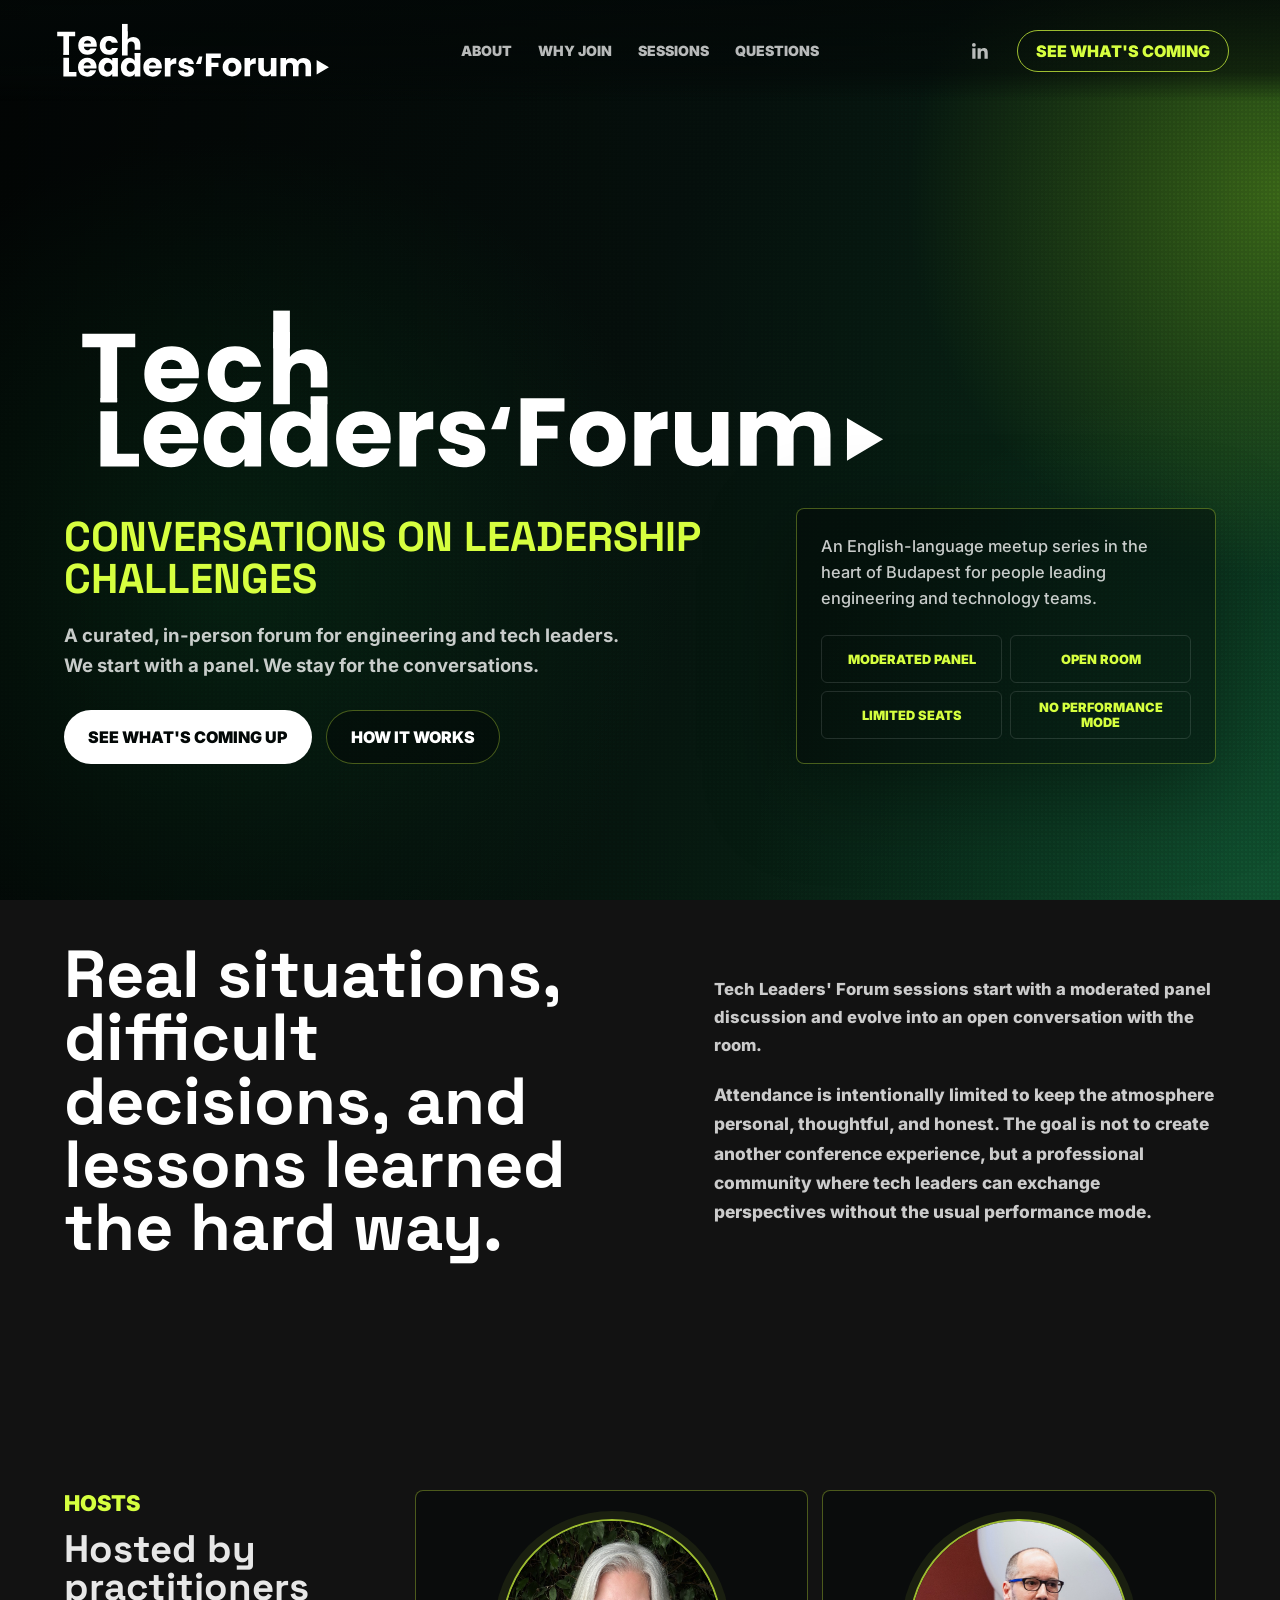
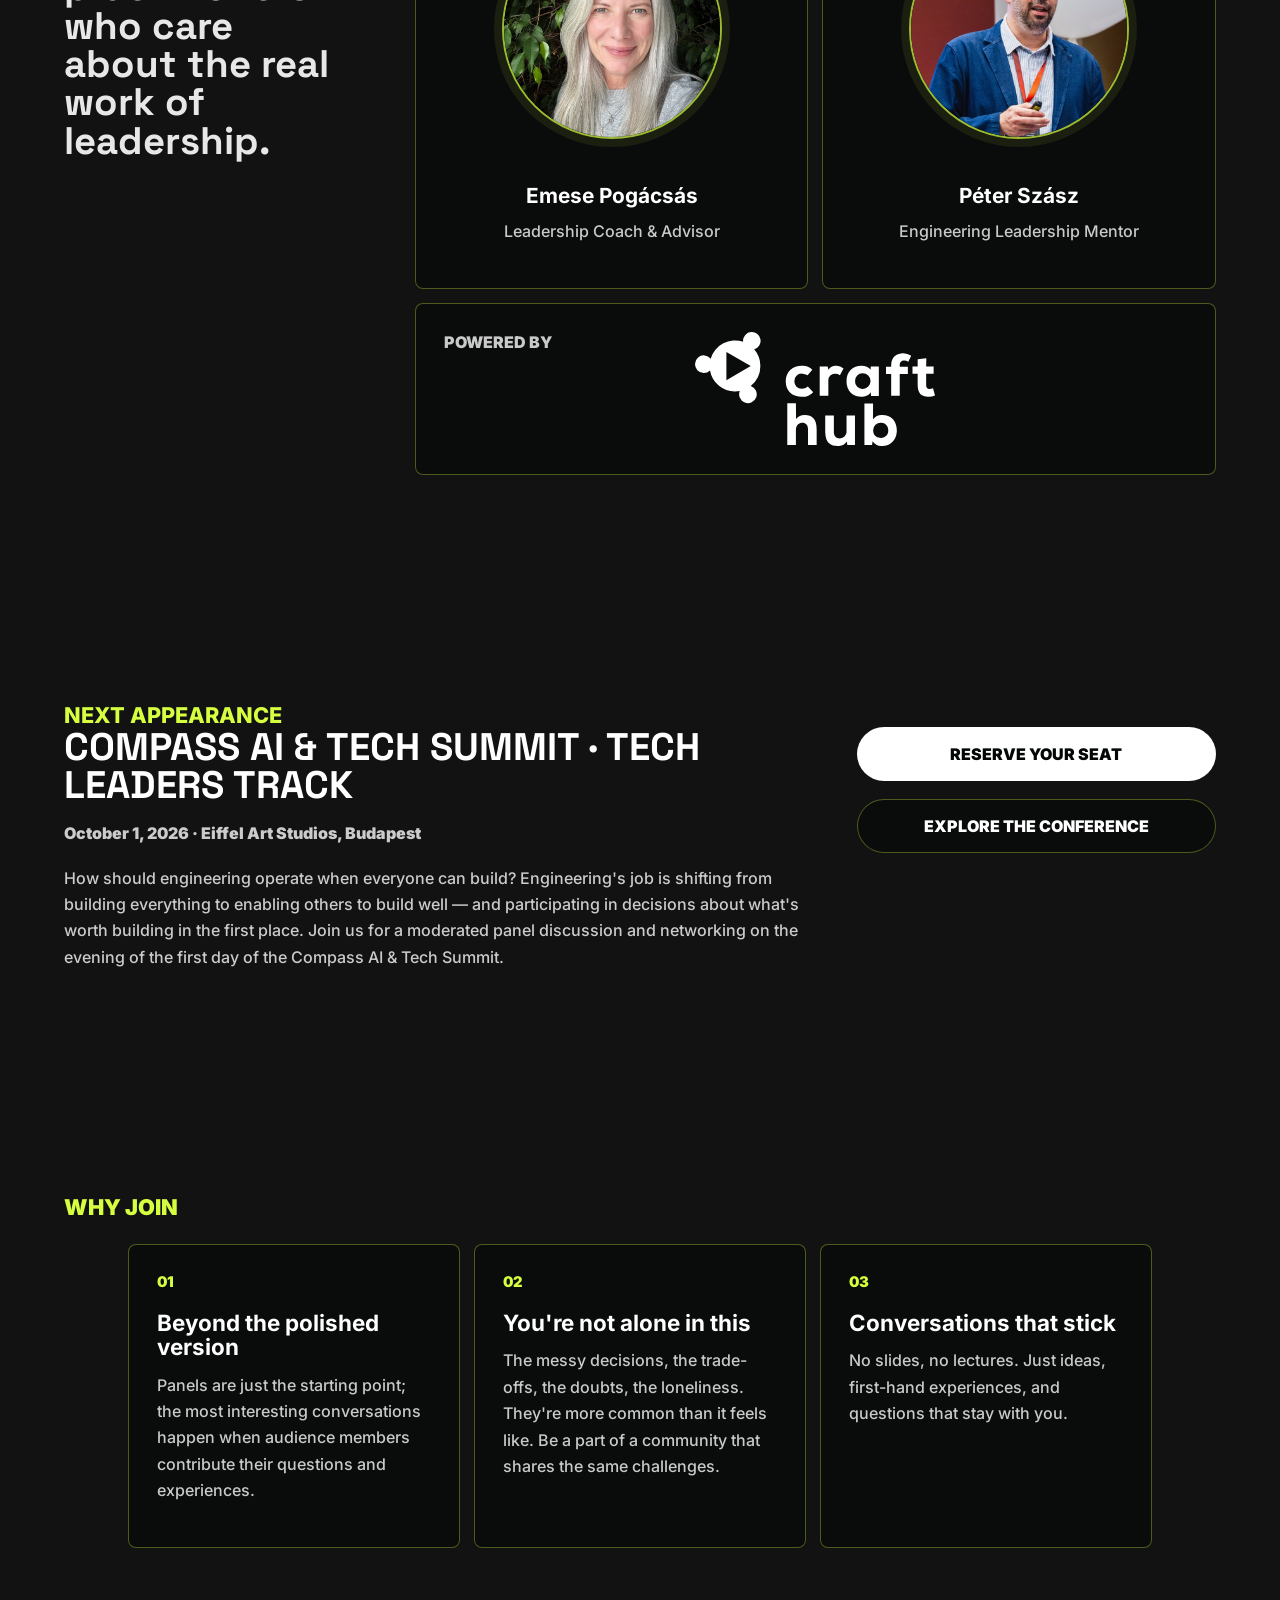
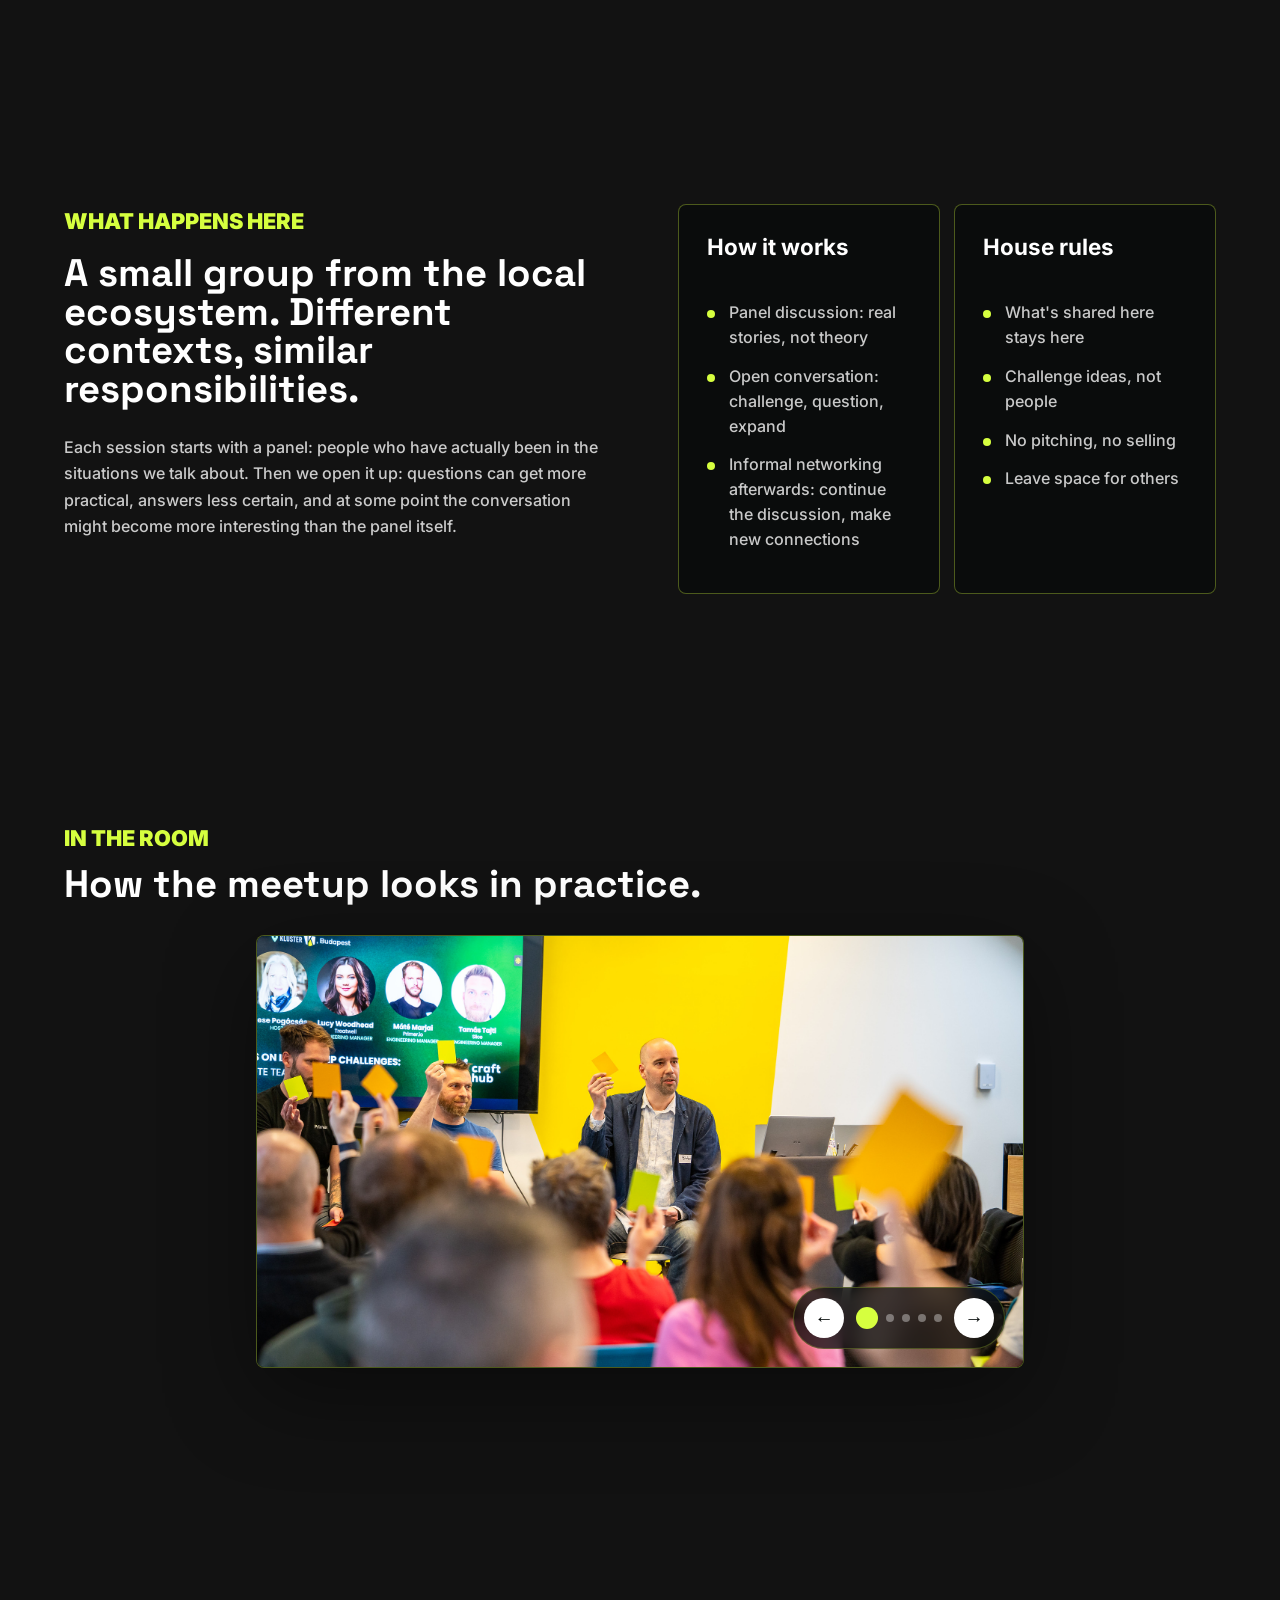
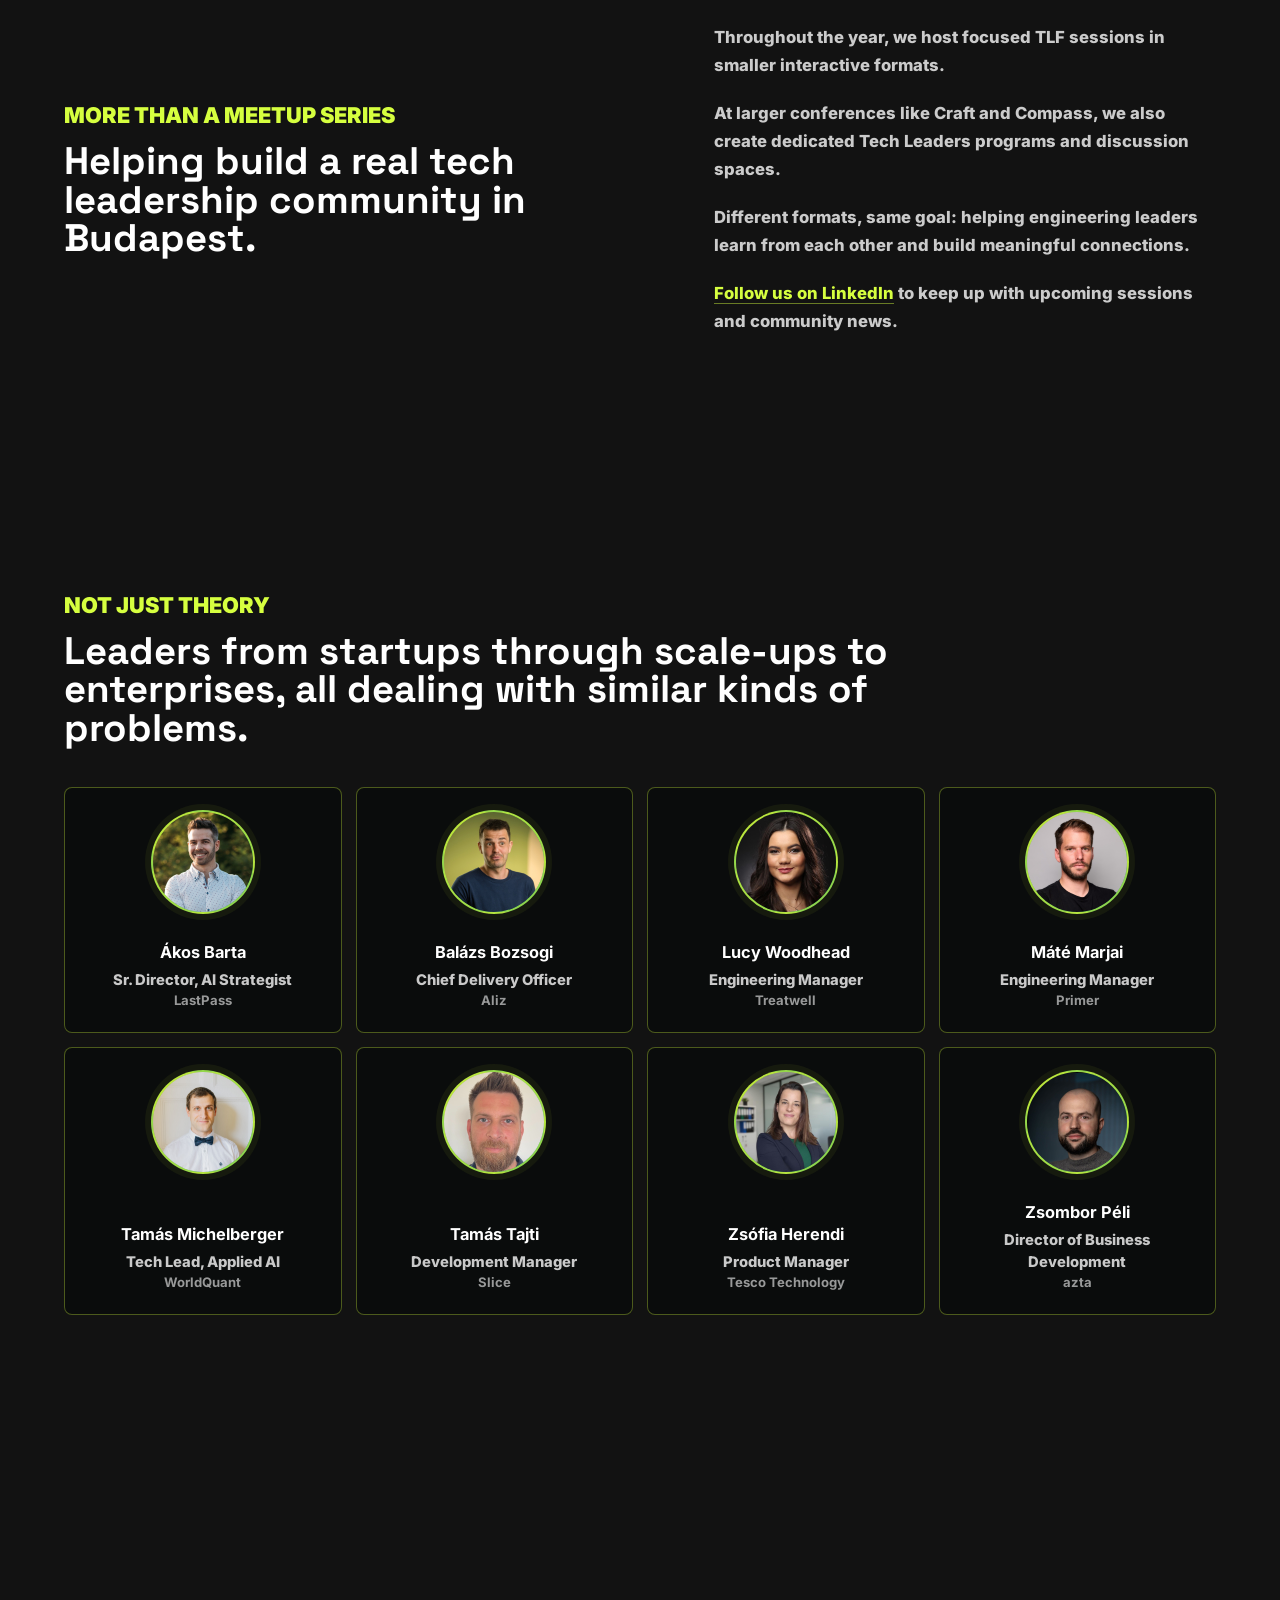
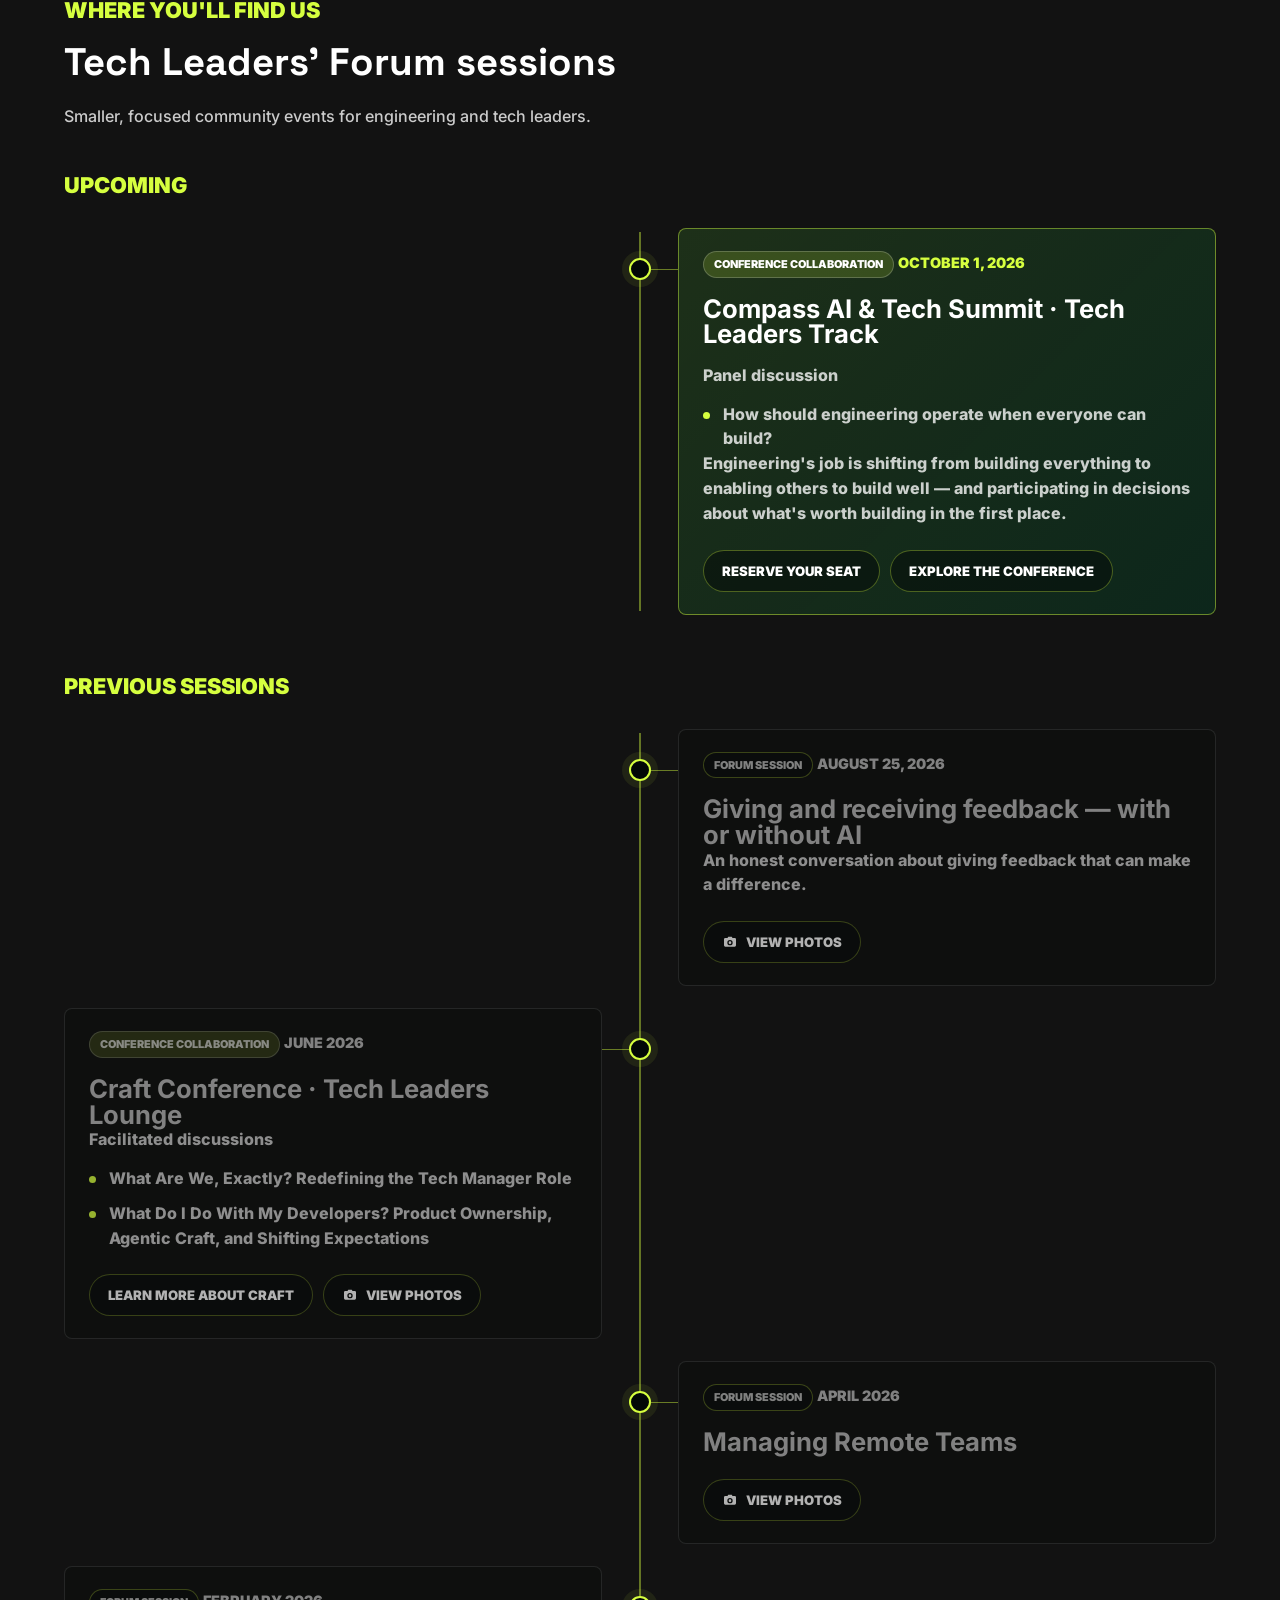
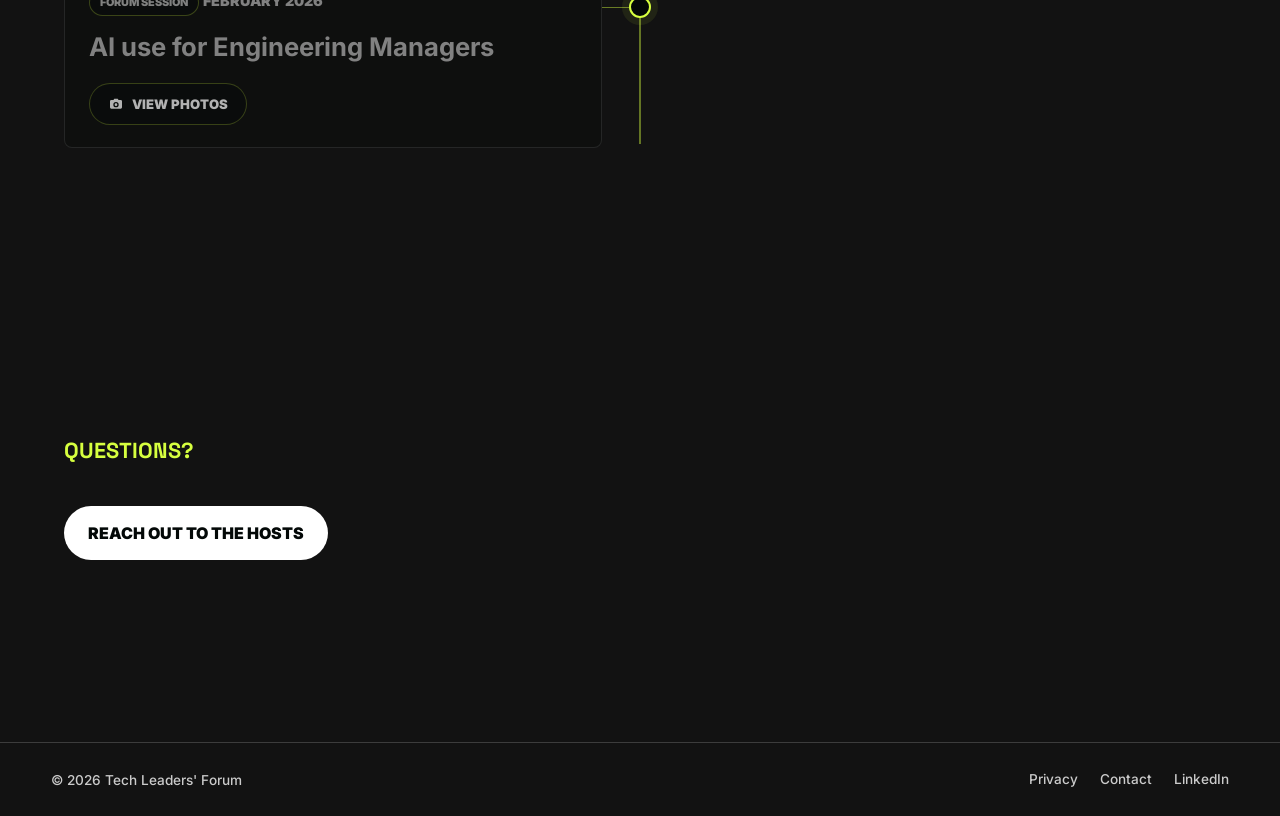
==== index.html @ 5c691ace "Link the August session photo album Co-Authored-By: Claude Opus 5 <noreply@anthropic.com> Claude-Ses" ====
<!doctype html>
<html lang="en">
  <head>
    <script defer src="https://stats.peterszasz.com/script.js" data-website-id="9a6fca8d-ebf8-4f68-a79e-6b47d50feffd"></script>
    <meta charset="UTF-8" />
    <meta name="viewport" content="width=device-width, initial-scale=1.0" />
    <title>Tech Leaders' Forum</title>
    <meta
      name="description"
      content="An English-language, in-person forum in Budapest for engineering and tech leaders."
    />
    <link rel="icon" type="image/svg+xml" href="./assets/favicon.svg" />
    <link rel="icon" type="image/png" sizes="32x32" href="./assets/favicon-32.png" />
    <link rel="apple-touch-icon" sizes="180x180" href="./assets/favicon-180.png" />
    <meta property="og:title" content="Tech Leaders' Forum" />
    <meta property="og:description" content="An English-language, in-person forum in Budapest for engineering and tech leaders." />
    <meta property="og:image" content="https://techleaders.forum/assets/og-image.png" />
    <meta property="og:url" content="https://techleaders.forum/" />
    <meta property="og:type" content="website" />
    <meta name="twitter:card" content="summary_large_image" />
    <meta name="twitter:image" content="https://techleaders.forum/assets/og-image.png" />
    <script>
      if (!window.matchMedia("(prefers-reduced-motion: reduce)").matches) {
        document.documentElement.classList.add("motion-prep");
      }
    </script>
    <link rel="stylesheet" href="./styles.css" />
  </head>
  <body>
    <header class="site-header" aria-label="Primary navigation">
      <a class="brand" href="#top" aria-label="Tech Leaders' Forum home">
        <img src="./assets/tech-leaders-forum-logo.svg" alt="Tech Leaders' Forum" />
      </a>
      <nav class="nav-links" aria-label="Page sections">
        <a href="#about">About</a>
        <a href="#why">Why join</a>
        <a href="#calendar">Sessions</a>
        <a href="#questions">Questions</a>
      </nav>
      <div class="nav-actions">
        <a
          class="nav-social"
          href="https://www.linkedin.com/company/tech-leaders-forum/"
          target="_blank"
          rel="noopener"
          aria-label="Follow Tech Leaders' Forum on LinkedIn"
        >
          <svg viewBox="0 0 24 24" aria-hidden="true" focusable="false">
            <path
              fill="currentColor"
              d="M20.45 20.45h-3.56v-5.57c0-1.33-.03-3.04-1.85-3.04-1.85 0-2.14 1.45-2.14 2.94v5.67H9.35V9h3.42v1.56h.05c.48-.9 1.64-1.85 3.37-1.85 3.6 0 4.27 2.37 4.27 5.46v6.28ZM5.34 7.43a2.07 2.07 0 1 1 0-4.14 2.07 2.07 0 0 1 0 4.14ZM7.12 20.45H3.55V9h3.57v11.45Z"
            />
          </svg>
        </a>
        <a class="nav-cta" href="#next-session">See what's coming</a>
      </div>
    </header>

    <main id="top">
      <section class="hero" aria-labelledby="hero-title">
        <div class="hero-noise" aria-hidden="true"></div>
        <div class="hero-content">
          <img
            class="hero-logo"
            src="./assets/tech-leaders-forum-logo.svg"
            alt="Tech Leaders' Forum"
          />
          <h1 id="hero-title">Conversations on leadership challenges</h1>
          <p class="hero-copy">
            A curated, in-person forum for engineering and tech leaders.<br />
            We start with a panel. We stay for the conversations.
          </p>
          <div class="hero-actions">
            <a class="button primary" href="#next-session">See what's coming up</a>
            <a class="button ghost" href="#about">How it works</a>
          </div>
        </div>
        <aside class="hero-panel" aria-label="Forum summary">
          <p>
            An English-language meetup series in the heart of Budapest for people leading engineering and technology teams.
          </p>
          <div class="panel-grid">
            <span>Moderated panel</span>
            <span>Open room</span>
            <span>Limited seats</span>
            <span>No performance mode</span>
          </div>
        </aside>
      </section>

      <section class="intro" id="about" aria-labelledby="about-title">
        <h2 id="about-title">Real situations, difficult decisions, and lessons learned the hard way.</h2>
        <div class="copy-stack">
          <p>
            Tech Leaders' Forum sessions start with a moderated panel discussion and evolve into an open conversation with the room.
          </p>
          <p>
            Attendance is intentionally limited to keep the atmosphere personal, thoughtful, and honest. The goal is not to create another conference experience, but a professional community where tech leaders can exchange perspectives without the usual performance mode.
          </p>
        </div>
      </section>

      <section class="hosts" aria-labelledby="hosts-title">
        <div>
          <p class="section-label">Hosts</p>
          <h2 id="hosts-title">Hosted by practitioners who care about the real work of leadership.</h2>
        </div>
        <div class="host-grid">
          <div class="host-card-row">
            <article>
            <a class="host-link" href="https://namasteandcabernet.com" target="_blank" aria-label="Visit Emese Pogácsás's website">
              <img class="host-photo" src="./assets/emese-pogacsas.jpg" alt="Emese Pogácsás" />
            </a>
            <h3><a href="https://namasteandcabernet.com" target="_blank">Emese Pogácsás</a></h3>
            <p>Leadership Coach & Advisor</p>
            </article>
            <article>
            <a class="host-link" href="https://peterszasz.com/" target="_blank" aria-label="Visit Péter Szász's website">
              <img class="host-photo" src="./assets/peter-szasz.jpeg" alt="Péter Szász" />
            </a>
            <h3><a href="https://peterszasz.com/" target="_blank">Péter Szász</a></h3>
            <p>Engineering Leadership Mentor</p>
            </article>
          </div>
          <article class="logistics-card">
            <span>Powered by</span>
            <a href="https://crafthub.events/" target="_blank" aria-label="Visit CraftHub">
              <img src="./assets/crafthub.svg" alt="CraftHub" />
            </a>
          </article>
        </div>
      </section>

      <section class="next-session" id="next-session" aria-labelledby="next-title">
        <div>
          <p class="section-label">Next Appearance</p>
          <h2 id="next-title">Compass AI & Tech Summit · Tech Leaders Track</h2>
          <div class="session-meta">
            <span>October 1, 2026 · Eiffel Art Studios, Budapest</span>
          </div>
          <p class="next-description">
            How should engineering operate when everyone can build? Engineering's job is shifting from building everything to enabling others to build well — and participating in decisions about what's worth building in the first place. Join us for a moderated panel discussion and networking on the evening of the first day of the Compass AI & Tech Summit.
          </p>
        </div>
        <div class="next-actions">
          <a class="button primary" href="https://luma.com/37ba51e1" target="_blank" rel="noopener">Reserve your seat</a>
          <a class="button ghost" href="https://compassaitechsummit.com/" target="_blank" rel="noopener">Explore the conference</a>
        </div>
      </section>

      <section class="why-section" id="why" aria-labelledby="why-title">
        <div class="section-heading">
          <p class="section-label">Why join</p>
        </div>
        <div class="cards" aria-label="Why join">
          <article>
            <span>01</span>
            <h3>Beyond the polished version</h3>
            <p>Panels are just the starting point; the most interesting conversations happen when audience members contribute their questions and experiences.</p>
          </article>
          <article>
            <span>02</span>
            <h3>You're not alone in this</h3>
            <p>The messy decisions, the trade-offs, the doubts, the loneliness. They're more common than it feels like. Be a part of a community that shares the same challenges.</p>
          </article>
          <article>
            <span>03</span>
            <h3>Conversations that stick</h3>
            <p>No slides, no lectures. Just ideas, first-hand experiences, and questions that stay with you.</p>
          </article>
        </div>
      </section>

      <section class="format" id="format" aria-labelledby="format-title">
        <div>
          <p class="section-label">What happens here</p>
          <h2 id="format-title">A small group from the local ecosystem. Different contexts, similar responsibilities.</h2>
          <p>
            Each session starts with a panel: people who have actually been in the situations we talk about. Then we open it up: questions can get more practical, answers less certain, and at some point the conversation might become more interesting than the panel itself.
          </p>
        </div>
        <div class="rules-grid">
          <article>
            <h3>How it works</h3>
            <ul>
              <li>Panel discussion: real stories, not theory</li>
              <li>Open conversation: challenge, question, expand</li>
              <li>Informal networking afterwards: continue the discussion, make new connections</li>
            </ul>
          </article>
          <article>
            <h3>House rules</h3>
            <ul>
              <li>What's shared here stays here</li>
              <li>Challenge ideas, not people</li>
              <li>No pitching, no selling</li>
              <li>Leave space for others</li>
            </ul>
          </article>
        </div>
      </section>

      <section class="meetup-gallery" aria-labelledby="gallery-title">
        <div class="gallery-heading">
          <p class="section-label">In the room</p>
          <h2 id="gallery-title">How the meetup looks in practice.</h2>
        </div>
        <div class="carousel" data-carousel>
          <div class="carousel-track" tabindex="0" aria-label="Meetup photos">
            <figure class="carousel-slide">
              <img src="./assets/meetup-panel-cards.jpg" alt="Audience members and panelists holding colored cards during a Tech Leaders' Forum discussion." />
            </figure>
            <figure class="carousel-slide">
              <img src="./assets/meetup-registration.jpg" alt="Guests talking near the Tech Leaders' Forum registration area." />
            </figure>
            <figure class="carousel-slide">
              <img src="./assets/meetup-panel-room.jpg" alt="Panelists seated in front of the room during a Tech Leaders' Forum session." />
            </figure>
            <figure class="carousel-slide">
              <img src="./assets/meetup-networking-wide.jpg" alt="Attendees networking after the meetup." />
            </figure>
            <figure class="carousel-slide">
              <img src="./assets/meetup-networking-flag.jpg" alt="Attendees gathered around the venue during networking." />
            </figure>
          </div>
          <div class="carousel-controls" aria-label="Gallery controls">
            <button class="carousel-button" type="button" data-carousel-prev aria-label="Previous photo">&larr;</button>
            <div class="carousel-dots" aria-label="Choose photo">
              <button type="button" data-carousel-dot aria-label="Show photo 1" aria-current="true"></button>
              <button type="button" data-carousel-dot aria-label="Show photo 2"></button>
              <button type="button" data-carousel-dot aria-label="Show photo 3"></button>
              <button type="button" data-carousel-dot aria-label="Show photo 4"></button>
              <button type="button" data-carousel-dot aria-label="Show photo 5"></button>
            </div>
            <button class="carousel-button" type="button" data-carousel-next aria-label="Next photo">&rarr;</button>
          </div>
        </div>
      </section>

      <section class="community" aria-labelledby="community-title">
        <div class="community-heading">
          <p class="section-label">More than a meetup series</p>
          <h2 id="community-title">Helping build a real tech leadership community in Budapest.</h2>
        </div>
        <div class="copy-stack">
          <p>
            Throughout the year, we host focused TLF sessions in smaller interactive formats.
          </p>
          <p>
            At larger conferences like Craft and Compass, we also create dedicated Tech Leaders programs and discussion spaces.
          </p>
          <p>
            Different formats, same goal: helping engineering leaders learn from each other and build meaningful connections.
          </p>
          <p>
            <a
              class="text-link"
              href="https://www.linkedin.com/company/tech-leaders-forum/"
              target="_blank"
              rel="noopener"
              >Follow us on LinkedIn</a
            >
            to keep up with upcoming sessions and community news.
          </p>
        </div>
      </section>

      <section class="theory" aria-labelledby="theory-title">
        <p class="section-label">Not just theory</p>
        <h2 id="theory-title">Leaders from startups through scale-ups to enterprises, all dealing with similar kinds of problems.</h2>
        <div class="panelist-grid" aria-label="Previous panelists">
          <article>
            <span class="panelist-photo">
              <img src="./assets/panelist-akos-barta.jpeg" alt="Ákos Barta" />
            </span>
            <h3>Ákos Barta</h3>
            <p>Sr. Director, AI Strategist</p>
            <p>LastPass</p>
          </article>
          <article>
            <span class="panelist-photo">
              <img src="./assets/panelist-balazs-bozsogi.jpeg" alt="Balázs Bozsogi" />
            </span>
            <h3>Balázs Bozsogi</h3>
            <p>Chief Delivery Officer</p>
            <p>Aliz</p>
          </article>
          <article>
            <span class="panelist-photo">
              <img src="./assets/panelist-lucy-woodhead.jpg" alt="Lucy Woodhead" />
            </span>
            <h3>Lucy Woodhead</h3>
            <p>Engineering Manager</p>
            <p>Treatwell</p>
          </article>
          <article>
            <span class="panelist-photo">
              <img src="./assets/panelist-mate-marjai.jpg" alt="Máté Marjai" />
            </span>
            <h3>Máté Marjai</h3>
            <p>Engineering Manager</p>
            <p>Primer</p>
          </article>
          <article>
            <span class="panelist-photo">
              <img src="./assets/panelist-tamas-michelberger.jpg" alt="Tamás Michelberger" />
            </span>
            <h3>Tamás Michelberger</h3>
            <p>Tech Lead, Applied AI</p>
            <p>WorldQuant</p>
          </article>
          <article>
            <span class="panelist-photo">
              <img src="./assets/panelist-tamas-tajti.jpeg" alt="Tamás Tajti" />
            </span>
            <h3>Tamás Tajti</h3>
            <p>Development Manager</p>
            <p>Slice</p>
          </article>
          <article>
            <span class="panelist-photo">
              <img src="./assets/panelist-zsofia-herendi.jpg" alt="Zsófia Herendi" />
            </span>
            <h3>Zsófia Herendi</h3>
            <p>Product Manager</p>
            <p>Tesco Technology</p>
          </article>
          <article>
            <span class="panelist-photo">
              <img src="./assets/panelist-zsombor-peli.jpeg" alt="Zsombor Péli" />
            </span>
            <h3>Zsombor Péli</h3>
            <p>Director of Business Development</p>
            <p>azta</p>
          </article>
          <!-- <article>
            <span class="panelist-photo panelist-placeholder"></span>
            <h3>Chuck Norris</h3>
            <p>The Hitman</p>
            <p>Roundhouse Provisions</p>
          </article> -->
        </div>
      </section>

      <section class="calendar" id="calendar" aria-labelledby="calendar-title">
        <div class="calendar-heading">
          <p class="section-label">Where you'll find us</p>
          <h2 id="calendar-title">Tech Leaders' Forum sessions</h2>
          <p>Smaller, focused community events for engineering and tech leaders.</p>
        </div>
        <h3 class="timeline-group-title">Upcoming</h3>
        <div class="session-timeline" aria-label="Upcoming appearances and sessions">
          <div class="session-item session-item-right">
            <article class="conference-session">
              <span class="session-badge">Conference Collaboration</span>
              <strong>October 1, 2026</strong>
              <h3>Compass AI & Tech Summit · Tech Leaders Track</h3>
              <p>Panel discussion</p>
              <ul>
                <li>How should engineering operate when everyone can build?</li>
              </ul>
              <p>
                Engineering's job is shifting from building everything to enabling others to build well — and
                participating in decisions about what's worth building in the first place.
              </p>
              <div class="timeline-actions">
                <a class="button ghost timeline-cta" href="https://luma.com/37ba51e1" target="_blank" rel="noopener">Reserve your seat</a>
                <a class="button ghost timeline-cta" href="https://compassaitechsummit.com/" target="_blank" rel="noopener">Explore the conference</a>
              </div>
            </article>
            <div class="timeline-node" aria-hidden="true">
              <span></span>
            </div>
          </div>
        </div>

        <h3 class="timeline-group-title">Previous sessions</h3>
        <div class="session-timeline previous-timeline" aria-label="Previous sessions">
          <div class="session-item session-item-right">
            <article class="forum-session">
              <span class="session-badge">Forum Session</span>
              <strong>August 25, 2026</strong>
              <h3>Giving and receiving feedback — with or without AI</h3>
              <p>An honest conversation about giving feedback that can make a difference.</p>
              <div class="timeline-actions">
                <a
                  class="button ghost timeline-cta"
                  href="https://www.flickr.com/photos/crafthub/albums/72177720335337100/"
                  target="_blank"
                  rel="noopener"
                >
                  <svg viewBox="0 0 24 24" aria-hidden="true" focusable="false">
                    <path
                      fill="currentColor"
                      fill-rule="evenodd"
                      d="M9.4 4h5.2l1.2 2H19a2 2 0 0 1 2 2v9a2 2 0 0 1-2 2H5a2 2 0 0 1-2-2V8a2 2 0 0 1 2-2h3.2L9.4 4Zm2.6 5a4 4 0 1 0 0 8 4 4 0 0 0 0-8Zm0 2a2 2 0 1 1 0 4 2 2 0 0 1 0-4Z"
                    />
                  </svg>
                  View photos
                </a>
              </div>
            </article>
            <div class="timeline-node" aria-hidden="true">
              <span></span>
            </div>
          </div>
          <div class="session-item session-item-left">
            <article class="conference-session">
              <span class="session-badge">Conference Collaboration</span>
              <strong>June 2026</strong>
              <h3>Craft Conference · Tech Leaders Lounge</h3>
              <p>Facilitated discussions</p>
              <ul>
                <li>What Are We, Exactly? Redefining the Tech Manager Role</li>
                <li>What Do I Do With My Developers? Product Ownership, Agentic Craft, and Shifting Expectations</li>
              </ul>
              <div class="timeline-actions">
                <a class="button ghost timeline-cta" href="https://craft-conf.com/2026">Learn more about Craft</a>
                <a
                  class="button ghost timeline-cta"
                  href="https://www.flickr.com/photos/crafthub/albums/72177720334260913/"
                  target="_blank"
                  rel="noopener"
                >
                  <svg viewBox="0 0 24 24" aria-hidden="true" focusable="false">
                    <path
                      fill="currentColor"
                      fill-rule="evenodd"
                      d="M9.4 4h5.2l1.2 2H19a2 2 0 0 1 2 2v9a2 2 0 0 1-2 2H5a2 2 0 0 1-2-2V8a2 2 0 0 1 2-2h3.2L9.4 4Zm2.6 5a4 4 0 1 0 0 8 4 4 0 0 0 0-8Zm0 2a2 2 0 1 1 0 4 2 2 0 0 1 0-4Z"
                    />
                  </svg>
                  View photos
                </a>
              </div>
            </article>
            <div class="timeline-node" aria-hidden="true">
              <span></span>
            </div>
          </div>
          <div class="session-item session-item-right">
            <article class="forum-session">
              <span class="session-badge">Forum Session</span>
              <strong>April 2026</strong>
              <h3>Managing Remote Teams</h3>
              <div class="timeline-actions">
                <a
                  class="button ghost timeline-cta"
                  href="https://www.flickr.com/photos/crafthub/albums/72177720333125169/"
                  target="_blank"
                  rel="noopener"
                >
                  <svg viewBox="0 0 24 24" aria-hidden="true" focusable="false">
                    <path
                      fill="currentColor"
                      fill-rule="evenodd"
                      d="M9.4 4h5.2l1.2 2H19a2 2 0 0 1 2 2v9a2 2 0 0 1-2 2H5a2 2 0 0 1-2-2V8a2 2 0 0 1 2-2h3.2L9.4 4Zm2.6 5a4 4 0 1 0 0 8 4 4 0 0 0 0-8Zm0 2a2 2 0 1 1 0 4 2 2 0 0 1 0-4Z"
                    />
                  </svg>
                  View photos
                </a>
              </div>
            </article>
            <div class="timeline-node" aria-hidden="true">
              <span></span>
            </div>
          </div>
          <div class="session-item session-item-left">
            <article class="forum-session">
              <span class="session-badge">Forum Session</span>
              <strong>February 2026</strong>
              <h3>AI use for Engineering Managers</h3>
              <div class="timeline-actions">
                <a
                  class="button ghost timeline-cta"
                  href="https://www.flickr.com/photos/crafthub/albums/72177720332188634/"
                  target="_blank"
                  rel="noopener"
                >
                  <svg viewBox="0 0 24 24" aria-hidden="true" focusable="false">
                    <path
                      fill="currentColor"
                      fill-rule="evenodd"
                      d="M9.4 4h5.2l1.2 2H19a2 2 0 0 1 2 2v9a2 2 0 0 1-2 2H5a2 2 0 0 1-2-2V8a2 2 0 0 1 2-2h3.2L9.4 4Zm2.6 5a4 4 0 1 0 0 8 4 4 0 0 0 0-8Zm0 2a2 2 0 1 1 0 4 2 2 0 0 1 0-4Z"
                    />
                  </svg>
                  View photos
                </a>
              </div>
            </article>
            <div class="timeline-node" aria-hidden="true">
              <span></span>
            </div>
          </div>
        </div>
      </section>

      <section class="register" id="questions" aria-labelledby="questions-title">
        <div>
          <h2 class="section-label" id="questions-title">Questions?</h2>
          <a class="button primary" href="mailto:info@techleaders.forum">Reach out to the hosts</a>
        </div>
      </section>
    </main>
    <footer class="site-footer" aria-label="Site footer">
      <p>© 2026 Tech Leaders' Forum</p>
      <nav aria-label="Legal">
        <a href="./privacy.html">Privacy</a>
        <a href="mailto:info@techleaders.forum">Contact</a>
        <a
          href="https://www.linkedin.com/company/tech-leaders-forum/"
          target="_blank"
          rel="noopener"
          >LinkedIn</a
        >
      </nav>
    </footer>
    <script>
      document.documentElement.classList.add("motion-in");

      const carousel = document.querySelector("[data-carousel]");

      if (carousel) {
        const track = carousel.querySelector(".carousel-track");
        const slides = [...carousel.querySelectorAll(".carousel-slide")];
        const dots = [...carousel.querySelectorAll("[data-carousel-dot]")];
        const previous = carousel.querySelector("[data-carousel-prev]");
        const next = carousel.querySelector("[data-carousel-next]");
        const reducedMotion = window.matchMedia("(prefers-reduced-motion: reduce)").matches;
        let autoplay;

        const setActive = (index) => {
          dots.forEach((dot, dotIndex) => {
            dot.setAttribute("aria-current", String(dotIndex === index));
          });
        };

        const scrollToSlide = (index) => {
          const slide = slides[index];

          if (!slide) {
            return;
          }

          track.scrollTo({
            left: slide.offsetLeft - track.offsetLeft,
            behavior: "smooth",
          });
        };

        const currentIndex = () => {
          const slideWidth = slides[0]?.getBoundingClientRect().width || 1;
          return Math.round(track.scrollLeft / slideWidth);
        };

        previous.addEventListener("click", () => {
          scrollToSlide(Math.max(currentIndex() - 1, 0));
        });

        next.addEventListener("click", () => {
          scrollToSlide(Math.min(currentIndex() + 1, slides.length - 1));
        });

        dots.forEach((dot, index) => {
          dot.addEventListener("click", () => scrollToSlide(index));
        });

        track.addEventListener("scroll", () => {
          window.requestAnimationFrame(() => {
            setActive(Math.min(Math.max(currentIndex(), 0), slides.length - 1));
          });
        });

        const startAutoplay = () => {
          if (reducedMotion || autoplay) {
            return;
          }

          autoplay = window.setInterval(() => {
            const nextIndex = (currentIndex() + 1) % slides.length;
            scrollToSlide(nextIndex);
          }, 5500);
        };

        const stopAutoplay = () => {
          window.clearInterval(autoplay);
          autoplay = undefined;
        };

        carousel.addEventListener("mouseenter", stopAutoplay);
        carousel.addEventListener("mouseleave", startAutoplay);
        carousel.addEventListener("focusin", stopAutoplay);
        carousel.addEventListener("focusout", startAutoplay);

        startAutoplay();
      }

      const revealTargets = document.querySelectorAll(
        "main > section:not(.hero):not(.calendar), .calendar-heading"
      );

      if (!window.matchMedia("(prefers-reduced-motion: reduce)").matches && "IntersectionObserver" in window) {
        revealTargets.forEach((target) => target.classList.add("reveal"));

        const revealVisible = () => {
          revealTargets.forEach((target) => {
            if (target.classList.contains("is-visible")) {
              return;
            }

            const bounds = target.getBoundingClientRect();

            if (bounds.top < window.innerHeight * 0.88) {
              target.classList.add("is-visible");
            }
          });
        };

        window.addEventListener("scroll", revealVisible, { passive: true });
        window.addEventListener("resize", revealVisible);
        window.setTimeout(revealVisible, 80);
      }
    </script>
  </body>
</html>
---- styles.css ----
@font-face {
  font-family: "Inter";
  font-style: normal;
  font-weight: 500;
  font-display: swap;
  src: url("./assets/fonts/inter-latin-500.woff2") format("woff2");
  unicode-range: U+0000-00FF, U+0131, U+0152-0153, U+02BB-02BC, U+02C6, U+02DA, U+02DC, U+0304, U+0308, U+0329, U+2000-206F, U+20AC, U+2122, U+2191, U+2193, U+2212, U+2215, U+FEFF, U+FFFD;
}
@font-face {
  font-family: "Inter";
  font-style: normal;
  font-weight: 500;
  font-display: swap;
  src: url("./assets/fonts/inter-latin-ext-500.woff2") format("woff2");
  unicode-range: U+0100-024F, U+0259, U+1E00-1EFF, U+2020, U+20A0-20AB, U+20AD-20CF, U+2113, U+2C60-2C7F, U+A720-A7FF;
}
@font-face {
  font-family: "Inter";
  font-style: normal;
  font-weight: 700;
  font-display: swap;
  src: url("./assets/fonts/inter-latin-700.woff2") format("woff2");
  unicode-range: U+0000-00FF, U+0131, U+0152-0153, U+02BB-02BC, U+02C6, U+02DA, U+02DC, U+0304, U+0308, U+0329, U+2000-206F, U+20AC, U+2122, U+2191, U+2193, U+2212, U+2215, U+FEFF, U+FFFD;
}
@font-face {
  font-family: "Inter";
  font-style: normal;
  font-weight: 700;
  font-display: swap;
  src: url("./assets/fonts/inter-latin-ext-700.woff2") format("woff2");
  unicode-range: U+0100-024F, U+0259, U+1E00-1EFF, U+2020, U+20A0-20AB, U+20AD-20CF, U+2113, U+2C60-2C7F, U+A720-A7FF;
}
@font-face {
  font-family: "Inter";
  font-style: normal;
  font-weight: 800;
  font-display: swap;
  src: url("./assets/fonts/inter-latin-800.woff2") format("woff2");
  unicode-range: U+0000-00FF, U+0131, U+0152-0153, U+02BB-02BC, U+02C6, U+02DA, U+02DC, U+0304, U+0308, U+0329, U+2000-206F, U+20AC, U+2122, U+2191, U+2193, U+2212, U+2215, U+FEFF, U+FFFD;
}
@font-face {
  font-family: "Inter";
  font-style: normal;
  font-weight: 800;
  font-display: swap;
  src: url("./assets/fonts/inter-latin-ext-800.woff2") format("woff2");
  unicode-range: U+0100-024F, U+0259, U+1E00-1EFF, U+2020, U+20A0-20AB, U+20AD-20CF, U+2113, U+2C60-2C7F, U+A720-A7FF;
}
@font-face {
  font-family: "Inter";
  font-style: normal;
  font-weight: 900;
  font-display: swap;
  src: url("./assets/fonts/inter-latin-900.woff2") format("woff2");
  unicode-range: U+0000-00FF, U+0131, U+0152-0153, U+02BB-02BC, U+02C6, U+02DA, U+02DC, U+0304, U+0308, U+0329, U+2000-206F, U+20AC, U+2122, U+2191, U+2193, U+2212, U+2215, U+FEFF, U+FFFD;
}
@font-face {
  font-family: "Inter";
  font-style: normal;
  font-weight: 900;
  font-display: swap;
  src: url("./assets/fonts/inter-latin-ext-900.woff2") format("woff2");
  unicode-range: U+0100-024F, U+0259, U+1E00-1EFF, U+2020, U+20A0-20AB, U+20AD-20CF, U+2113, U+2C60-2C7F, U+A720-A7FF;
}
@font-face {
  font-family: "Space Grotesk";
  font-style: normal;
  font-weight: 600;
  font-display: swap;
  src: url("./assets/fonts/space-grotesk-latin-600.woff2") format("woff2");
  unicode-range: U+0000-00FF, U+0131, U+0152-0153, U+02BB-02BC, U+02C6, U+02DA, U+02DC, U+0304, U+0308, U+0329, U+2000-206F, U+20AC, U+2122, U+2191, U+2193, U+2212, U+2215, U+FEFF, U+FFFD;
}
@font-face {
  font-family: "Space Grotesk";
  font-style: normal;
  font-weight: 600;
  font-display: swap;
  src: url("./assets/fonts/space-grotesk-latin-ext-600.woff2") format("woff2");
  unicode-range: U+0100-024F, U+0259, U+1E00-1EFF, U+2020, U+20A0-20AB, U+20AD-20CF, U+2113, U+2C60-2C7F, U+A720-A7FF;
}
@font-face {
  font-family: "Space Grotesk";
  font-style: normal;
  font-weight: 700;
  font-display: swap;
  src: url("./assets/fonts/space-grotesk-latin-700.woff2") format("woff2");
  unicode-range: U+0000-00FF, U+0131, U+0152-0153, U+02BB-02BC, U+02C6, U+02DA, U+02DC, U+0304, U+0308, U+0329, U+2000-206F, U+20AC, U+2122, U+2191, U+2193, U+2212, U+2215, U+FEFF, U+FFFD;
}
@font-face {
  font-family: "Space Grotesk";
  font-style: normal;
  font-weight: 700;
  font-display: swap;
  src: url("./assets/fonts/space-grotesk-latin-ext-700.woff2") format("woff2");
  unicode-range: U+0100-024F, U+0259, U+1E00-1EFF, U+2020, U+20A0-20AB, U+20AD-20CF, U+2113, U+2C60-2C7F, U+A720-A7FF;
}

:root {
  color-scheme: dark;
  --black: #030807;
  --charcoal: #07100e;
  --green-900: #082218;
  --green-800: #083f22;
  --green-700: #128b37;
  --green-500: #22d14f;
  --lime: #d6ff3f;
  --lime-hot: #b7ff18;
  --aqua: #35f2a2;
  --white: #ffffff;
  --soft-white: rgba(255, 255, 255, 0.78);
  --faint-white: rgba(255, 255, 255, 0.12);
  --line: rgba(255, 255, 255, 0.18);
  --box-bg: rgba(3, 8, 7, 0.48);
  --box-border: rgba(214, 255, 63, 0.32);
  --shadow: 0 26px 90px rgba(0, 0, 0, 0.42);
}

* {
  box-sizing: border-box;
}

html {
  scroll-behavior: smooth;
}

body {
  margin: 0;
  min-width: 320px;
  background:
    radial-gradient(circle at 84% 18%, rgba(183, 255, 24, 0.28), transparent 24rem),
    radial-gradient(circle at 15% 54%, rgba(14, 93, 45, 0.46), transparent 28rem),
    radial-gradient(circle at 82% 82%, rgba(53, 242, 162, 0.14), transparent 32rem),
    linear-gradient(115deg, #030807 0%, #06120e 46%, #0a351c 100%);
  background-attachment: fixed;
  background-size: 120% 120%, 120% 120%, 120% 120%, cover;
  color: var(--white);
  font-family: Inter, Arial, Helvetica, sans-serif;
  animation: backgroundDrift 28s ease-in-out infinite alternate;
  overflow-x: hidden;
}

body::before {
  content: "";
  position: fixed;
  inset: 0;
  z-index: -1;
  pointer-events: none;
  background:
    linear-gradient(90deg, rgba(3, 8, 7, 0.54), rgba(3, 8, 7, 0.2) 55%, rgba(3, 8, 7, 0.02)),
    repeating-linear-gradient(90deg, rgba(255, 255, 255, 0.025) 0 1px, transparent 1px 112px),
    radial-gradient(circle, rgba(255, 255, 255, 0.11) 0 1px, transparent 1px);
  background-size: auto, auto, 4px 4px;
  mix-blend-mode: overlay;
}

@keyframes backgroundDrift {
  from {
    background-position: 0% 0%, 15% 40%, 80% 80%, center;
  }

  to {
    background-position: 8% 5%, 8% 48%, 88% 72%, center;
  }
}

a {
  color: inherit;
  text-decoration: none;
}

.legal-page {
  max-width: 760px;
  margin: 0 auto;
  padding: 140px clamp(20px, 5vw, 56px) 40px;
  color: var(--soft-white);
  font-size: 1rem;
  line-height: 1.7;
}

.legal-page h1 {
  color: var(--white);
  font-size: clamp(2rem, 4vw, 2.6rem);
  margin: 0 0 8px;
}

.legal-page .legal-meta {
  color: rgba(255, 255, 255, 0.6);
  font-size: 0.85rem;
  margin-bottom: 32px;
}

.legal-page h2 {
  color: var(--lime);
  font-size: 1.25rem;
  margin: 36px 0 10px;
  letter-spacing: 0.02em;
}

.legal-page p,
.legal-page li {
  color: var(--soft-white);
}

.legal-page ul {
  padding-left: 22px;
}

.legal-page a {
  color: var(--white);
  border-bottom: 1px solid rgba(214, 255, 63, 0.5);
}

.legal-page a:hover {
  border-bottom-color: var(--lime);
}

.legal-page strong {
  color: var(--white);
}

.site-footer {
  margin-top: 80px;
  padding: 28px clamp(18px, 4vw, 56px);
  border-top: 1px solid var(--line);
  display: flex;
  flex-wrap: wrap;
  justify-content: space-between;
  align-items: center;
  gap: 16px;
  color: var(--soft-white);
  font-size: 0.85rem;
}

.site-footer p {
  margin: 0;
}

.site-footer nav {
  display: inline-flex;
  gap: 22px;
}

.site-footer a {
  color: var(--soft-white);
  text-decoration: none;
  border-bottom: 1px solid transparent;
  transition: color 0.2s ease, border-color 0.2s ease;
}

.site-footer a:hover,
.site-footer a:focus-visible {
  color: var(--white);
  border-bottom-color: var(--lime);
}

.site-header {
  position: fixed;
  z-index: 30;
  top: 0;
  left: 0;
  right: 0;
  display: grid;
  grid-template-columns: 1fr auto 1fr;
  align-items: center;
  gap: 28px;
  padding: 18px clamp(18px, 4vw, 56px);
  background: linear-gradient(180deg, rgba(3, 8, 7, 0.82), rgba(3, 8, 7, 0.58) 72%, rgba(3, 8, 7, 0));
  backdrop-filter: none;
}

.brand {
  display: inline-flex;
  align-items: center;
  width: min(285px, 54vw);
}

.brand img {
  width: 100%;
  height: auto;
  display: block;
}

.nav-links {
  display: inline-flex;
  justify-self: center;
  gap: 26px;
  color: rgba(255, 255, 255, 0.72);
  font-size: 0.88rem;
  font-weight: 900;
  text-transform: uppercase;
}

.nav-links a:hover {
  color: var(--white);
}

.nav-actions {
  justify-self: end;
  display: inline-flex;
  align-items: center;
  gap: 16px;
}

.nav-social {
  display: inline-flex;
  align-items: center;
  justify-content: center;
  width: 42px;
  height: 42px;
  border-radius: 999px;
  color: rgba(255, 255, 255, 0.72);
  transition: color 0.2s ease, background-color 0.2s ease;
}

.nav-social svg {
  width: 22px;
  height: 22px;
  display: block;
}

.nav-social:hover,
.nav-social:focus-visible {
  color: var(--lime);
  background: rgba(214, 255, 63, 0.12);
}

.text-link {
  color: var(--lime);
  border-bottom: 1px solid rgba(214, 255, 63, 0.45);
  transition: border-color 0.2s ease;
}

.text-link:hover,
.text-link:focus-visible {
  border-bottom-color: var(--lime);
}

.nav-cta {
  display: inline-flex;
  min-height: 42px;
  align-items: center;
  padding: 0 18px;
  border: 1px solid rgba(214, 255, 63, 0.72);
  border-radius: 999px;
  color: var(--lime);
  font-weight: 900;
  text-transform: uppercase;
}

.hero {
  position: relative;
  min-height: 92svh;
  display: grid;
  grid-template-columns: minmax(0, 1fr) minmax(280px, 420px);
  align-items: end;
  gap: clamp(30px, 5vw, 76px);
  overflow: visible;
  padding: 132px clamp(18px, 5vw, 78px) 64px;
  background: transparent;
}

.hero-noise {
  display: none;
}

.hero-content,
.hero-panel {
  position: relative;
  z-index: 2;
}

.motion-prep .hero-content,
.motion-prep .hero-panel {
  opacity: 0;
  transform: translateY(18px);
}

.motion-prep.motion-in .hero-content,
.motion-prep.motion-in .hero-panel {
  opacity: 1;
  transform: translateY(0);
  transition:
    opacity 700ms ease-out,
    transform 700ms ease-out,
    border-color 220ms ease,
    background-color 220ms ease,
    box-shadow 220ms ease;
}

.motion-prep.motion-in .hero-panel {
  transition-delay: 180ms;
}

.hero-logo {
  width: min(840px, 82vw);
  height: auto;
  display: block;
  margin-bottom: 30px;
}

.event-meta {
  display: flex;
  flex-wrap: wrap;
  gap: 16px 38px;
  margin-bottom: 34px;
  color: var(--white);
  font-size: clamp(1.25rem, 2.1vw, 2rem);
  font-weight: 900;
}

.event-meta span {
  display: inline-flex;
  align-items: center;
  gap: 12px;
}

.event-meta span::before {
  content: "";
  width: 30px;
  aspect-ratio: 1;
  display: inline-block;
  border-radius: 8px;
  background: linear-gradient(135deg, var(--lime), var(--aqua));
  box-shadow: inset 0 0 0 8px rgba(3, 8, 7, 0.18);
}

.event-meta span:last-child::before {
  border-radius: 999px 999px 999px 3px;
  transform: rotate(-45deg);
}

.eyebrow,
.section-label {
  margin: 0 0 14px;
  font-size: clamp(1.02rem, 1.7vw, 1.8rem);
  font-weight: 900;
  letter-spacing: 0;
  text-transform: uppercase;
}

.eyebrow {
  color: var(--white);
}

h1,
h2,
h3,
p {
  margin-top: 0;
}

h1,
h2 {
  font-family: "Space Grotesk", Inter, Arial, sans-serif;
  letter-spacing: 0;
}

h1 {
  max-width: min(720px, 76vw);
  margin-bottom: 0;
  color: var(--lime);
  font-size: clamp(1.55rem, 3.25vw, 3.45rem);
  line-height: 1;
  font-weight: 700;
  text-transform: uppercase;
}

.hero-copy {
  max-width: 680px;
  margin: 22px 0 0;
  color: var(--soft-white);
  font-size: clamp(1rem, 1.45vw, 1.22rem);
  line-height: 1.58;
  font-weight: 700;
}

.hero-copy br {
  display: block;
}

.hero-actions {
  display: flex;
  flex-wrap: wrap;
  gap: 14px;
  margin-top: 30px;
}

.button {
  display: inline-flex;
  min-height: 54px;
  align-items: center;
  justify-content: center;
  padding: 0 24px;
  border-radius: 999px;
  font-weight: 900;
  text-transform: uppercase;
  transition:
    transform 180ms ease,
    background-color 180ms ease,
    border-color 180ms ease,
    color 180ms ease,
    box-shadow 180ms ease;
}

.button.primary {
  background: var(--white);
  color: var(--black);
}

.button.primary:hover {
  background: var(--lime);
  transform: translateY(-2px);
  box-shadow: 0 14px 32px rgba(214, 255, 63, 0.16);
}

.button:hover {
  transform: translateY(-2px);
}

.button:active {
  transform: translateY(1px) scale(0.99);
}

.button:focus-visible,
.carousel-button:focus-visible,
.carousel-dots button:focus-visible {
  outline: 2px solid var(--lime);
  outline-offset: 4px;
}

.button.ghost {
  border: 1px solid var(--box-border);
  color: var(--white);
  background: var(--box-bg);
}

.button.dark {
  background: var(--black);
  color: var(--white);
}

.button.ghost:hover {
  border-color: rgba(214, 255, 63, 0.68);
  color: var(--lime);
}

.hero-panel {
  align-self: end;
  padding: 24px;
  border: 1px solid var(--box-border);
  border-radius: 8px;
  background: var(--box-bg);
  box-shadow: var(--shadow);
}

.hero-panel p {
  color: var(--soft-white);
  font-size: 1.02rem;
  line-height: 1.6;
}

.panel-grid {
  display: grid;
  grid-template-columns: 1fr 1fr;
  gap: 8px;
  margin-top: 24px;
}

.panel-grid span {
  min-height: 48px;
  display: grid;
  place-items: center;
  padding: 8px;
  border: 1px solid var(--faint-white);
  border-radius: 6px;
  color: var(--lime);
  font-size: 0.8rem;
  font-weight: 900;
  text-align: center;
  text-transform: uppercase;
}

.hero-panel,
.host-grid article,
.cards article,
.rules-grid article,
.carousel,
.panelist-grid article {
  transition:
    transform 220ms ease,
    border-color 220ms ease,
    background-color 220ms ease,
    box-shadow 220ms ease;
}

@media (hover: hover) and (pointer: fine) {
  .hero-panel:hover,
  .motion-prep.motion-in .hero-panel:hover,
  .host-grid article:hover,
  .cards article:hover,
  .rules-grid article:hover,
  .carousel:hover,
  .panelist-grid article:hover {
    transform: translateY(-4px);
    border-color: rgba(214, 255, 63, 0.58);
    background-color: rgba(3, 8, 7, 0.58);
    box-shadow: 0 30px 80px rgba(0, 0, 0, 0.34);
  }
}

.reveal {
  opacity: 0;
  transform: translateY(20px);
}

.reveal.is-visible {
  opacity: 1;
  transform: translateY(0);
  transition:
    opacity 620ms ease,
    transform 620ms ease;
}

.intro,
.cards,
.format,
.meetup-gallery,
.hosts,
.next-session,
.why-section,
.community,
.theory,
.calendar,
.register {
  padding-inline: clamp(18px, 5vw, 78px);
}

.intro {
  display: grid;
  grid-template-columns: minmax(0, 0.95fr) minmax(320px, 0.85fr);
  gap: clamp(36px, 7vw, 118px);
  align-items: center;
  padding-top: clamp(76px, 9vw, 120px);
  padding-bottom: clamp(76px, 9vw, 120px);
  color: var(--white);
}

.intro .section-label,
.format .section-label,
.register .section-label {
  color: var(--lime);
}

.intro h2,
.format h2 {
  margin-bottom: 0;
  font-size: clamp(2.2rem, 4.8vw, 5rem);
  line-height: 0.95;
}

.intro h2 {
  max-width: 760px;
  font-size: clamp(2.6rem, 5.2vw, 5.8rem);
}

.intro p:last-child {
  color: var(--soft-white);
  font-size: 1.08rem;
  line-height: 1.7;
}

.copy-stack {
  display: grid;
  gap: 20px;
  max-width: 580px;
}

.copy-stack p {
  margin: 0;
  color: var(--soft-white);
  font-size: clamp(1.02rem, 1.3vw, 1.22rem);
  line-height: 1.68;
  font-weight: 800;
}

.hosts {
  display: grid;
  grid-template-columns: minmax(240px, 0.58fr) minmax(0, 1.62fr);
  gap: clamp(32px, 5vw, 76px);
  padding-top: clamp(66px, 9vw, 116px);
  padding-bottom: clamp(66px, 9vw, 116px);
  background: transparent;
}

.hosts .section-label,
.why-section .section-label,
.community .section-label,
.theory .section-label,
.calendar .section-label {
  color: var(--lime);
}

.hosts h2,
.why-section h2,
.community h2,
.theory h2,
.calendar h2 {
  margin-bottom: 0;
  font-size: clamp(2.1rem, 4.5vw, 4.7rem);
  line-height: 0.95;
}

.hosts h2 {
  max-width: 520px;
  color: rgba(255, 255, 255, 0.9);
  font-size: clamp(1.95rem, 3vw, 3.25rem);
  line-height: 1;
}

.host-grid {
  display: grid;
  grid-template-columns: 1fr;
  gap: 14px;
}

.host-card-row {
  display: grid;
  grid-template-columns: 1fr 1fr;
  gap: 14px;
}

.host-grid article {
  min-height: 390px;
  display: flex;
  flex-direction: column;
  align-items: center;
  justify-content: flex-end;
  overflow: hidden;
  padding: 28px;
  border: 1px solid var(--box-border);
  border-radius: 8px;
  background: var(--box-bg);
}

.host-photo {
  width: min(220px, 70%);
  max-width: 100%;
  aspect-ratio: 1;
  height: auto;
  display: block;
  margin: 0 auto auto;
  object-fit: cover;
  object-position: center 34%;
  border: 2px solid rgba(214, 255, 63, 0.72);
  border-radius: 999px;
  box-shadow: 0 0 0 8px rgba(214, 255, 63, 0.08);
}

.host-link {
  width: min(220px, 70%);
  max-width: 100%;
  display: block;
  margin: 0 auto auto;
  border-radius: 999px;
}

.host-link .host-photo {
  width: 100%;
}

.host-card-row article:nth-child(2) .host-photo {
  object-position: center 18%;
}

.host-grid h3 a:hover {
  color: var(--lime);
}

.host-grid h3 {
  margin: 44px 0 10px;
  font-size: 1.3rem;
  text-align: center;
}

.host-grid p,
.format p,
.calendar-heading p {
  color: var(--soft-white);
  line-height: 1.65;
}

.host-grid p {
  text-align: center;
}

.host-grid .logistics-card {
  min-height: 150px;
  position: relative;
  flex-direction: row;
  align-items: flex-start;
  justify-content: center;
  gap: 28px;
}

.host-grid .logistics-card {
  text-align: left;
}

.host-grid .logistics-card span {
  position: absolute;
  top: 28px;
  left: 28px;
  color: var(--soft-white);
  font-weight: 900;
  text-transform: uppercase;
}

.host-grid .logistics-card img {
  width: min(240px, 48%);
  height: auto;
  display: block;
  align-self: center;
  margin-inline: auto;
  margin-top: 0;
  filter: brightness(0) invert(1);
}

.host-grid .logistics-card a {
  width: min(240px, 48%);
  align-self: center;
  margin-inline: auto;
}

.host-grid .logistics-card a img {
  width: 100%;
}

.next-session {
  display: flex;
  justify-content: space-between;
  gap: 34px;
  align-items: flex-start;
  padding-top: clamp(66px, 9vw, 112px);
  padding-bottom: clamp(66px, 9vw, 112px);
  background: transparent;
  color: var(--white);
}

.next-session .section-label {
  color: var(--lime);
}

.next-session h2 {
  max-width: 640px;
  margin-bottom: 18px;
  font-size: clamp(1.95rem, 3vw, 3.25rem);
  line-height: 1;
  text-transform: uppercase;
}

.next-session p {
  margin-bottom: 0;
  color: var(--soft-white);
  font-weight: 800;
}

.session-meta {
  display: flex;
  flex-wrap: wrap;
  align-items: center;
  gap: 16px 22px;
  margin-bottom: 22px;
  color: var(--soft-white);
  font-weight: 900;
}

.session-meta a {
  display: inline-flex;
}

.session-meta img {
  width: min(126px, 42vw);
  height: auto;
}

.next-session .next-description {
  max-width: 760px;
  color: var(--soft-white);
  font-size: 1rem;
  line-height: 1.65;
  font-weight: 400;
}

.next-actions {
  width: min(360px, 100%);
  display: grid;
  gap: 18px;
}

@media (min-width: 1041px) {
  .next-actions {
    padding-top: clamp(24px, 2vw, 30px);
  }
}

.why-section {
  padding-top: clamp(66px, 9vw, 112px);
  padding-bottom: clamp(74px, 10vw, 132px);
}

.section-heading {
  max-width: 760px;
  margin-bottom: 24px;
}

.cards {
  display: grid;
  grid-template-columns: repeat(3, minmax(0, 1fr));
  gap: 14px;
}

.cards article {
  min-height: 280px;
  padding: 28px;
  border: 1px solid var(--box-border);
  border-radius: 8px;
  background: var(--box-bg);
  color: var(--white);
}

.cards span {
  display: flex;
  margin-bottom: 20px;
  color: var(--lime);
  font-size: 0.92rem;
  font-weight: 900;
}

.cards h3 {
  margin: 0 0 12px;
  font-size: 1.4rem;
  line-height: 1.08;
}

.cards p,
.register p {
  color: var(--soft-white);
  line-height: 1.65;
}

.format {
  display: grid;
  grid-template-columns: 1fr 1fr;
  gap: clamp(30px, 6vw, 86px);
  padding-top: clamp(74px, 10vw, 132px);
  padding-bottom: clamp(74px, 10vw, 132px);
  background: transparent;
}

.format .section-label {
  color: var(--lime);
}

.format h2 {
  max-width: 640px;
  margin-bottom: 26px;
  font-size: clamp(1.95rem, 3vw, 3.25rem);
  line-height: 1;
}

.rules-grid {
  display: grid;
  grid-template-columns: 1fr 1fr;
  gap: 14px;
}

.rules-grid article {
  min-height: 390px;
  padding: 28px;
  border: 1px solid var(--box-border);
  border-radius: 8px;
  background: var(--box-bg);
}

.rules-grid h3 {
  margin-bottom: 40px;
  font-size: 1.4rem;
}

.rules-grid ul {
  display: grid;
  gap: 14px;
  margin: 0;
  padding: 0;
  list-style: none;
}

.rules-grid li {
  position: relative;
  padding-left: 22px;
  color: var(--soft-white);
  line-height: 1.55;
}

.rules-grid li::before {
  content: "";
  position: absolute;
  left: 0;
  top: 0.62em;
  width: 8px;
  aspect-ratio: 1;
  border-radius: 999px;
  background: var(--lime);
}

.format > ol {
  display: grid;
  gap: 0;
  margin: 0;
  padding: 0;
  list-style: none;
}

.format > ol li {
  display: grid;
  grid-template-columns: 120px 1fr;
  gap: 22px;
  padding: 25px 0;
}

.format > ol strong {
  color: var(--lime);
  font-size: 1.12rem;
}

.format > ol span {
  color: var(--soft-white);
  font-weight: 800;
}

.meetup-gallery {
  padding-top: clamp(58px, 8vw, 104px);
  padding-bottom: clamp(74px, 10vw, 132px);
}

.gallery-heading {
  max-width: 720px;
  margin-bottom: 32px;
}

.meetup-gallery .section-label {
  color: var(--lime);
}

.meetup-gallery h2 {
  max-width: 640px;
  margin-bottom: 0;
  font-size: clamp(1.95rem, 3vw, 3.25rem);
  line-height: 1;
}

.carousel {
  position: relative;
  width: min(60vw, 960px);
  margin-inline: auto;
  overflow: hidden;
  border: 1px solid var(--box-border);
  border-radius: 8px;
  background: var(--box-bg);
  box-shadow: var(--shadow);
}

.carousel-track {
  display: grid;
  grid-auto-flow: column;
  grid-auto-columns: 100%;
  overflow-x: auto;
  scroll-snap-type: x mandatory;
  scrollbar-width: none;
}

.carousel-track::-webkit-scrollbar {
  display: none;
}

.carousel-slide {
  min-width: 0;
  margin: 0;
  scroll-snap-align: start;
}

.carousel-slide img {
  display: block;
  width: 100%;
  aspect-ratio: 16 / 9;
  object-fit: cover;
}

.carousel-controls {
  position: absolute;
  right: 18px;
  bottom: 18px;
  display: flex;
  align-items: center;
  gap: 12px;
  padding: 10px;
  border: 1px solid rgba(214, 255, 63, 0.24);
  border-radius: 999px;
  background: rgba(3, 8, 7, 0.72);
  backdrop-filter: blur(10px);
}

.carousel-button,
.carousel-dots button {
  border: 0;
  color: var(--white);
  cursor: pointer;
  font: inherit;
}

.carousel-button {
  width: 40px;
  aspect-ratio: 1;
  border-radius: 999px;
  background: var(--white);
  color: var(--black);
  font-size: 1.2rem;
  font-weight: 900;
}

.carousel-button:hover,
.carousel-button:focus-visible {
  background: var(--lime);
}

.carousel-dots {
  display: flex;
  gap: 8px;
  align-items: center;
}

.carousel-dots button {
  width: 8px;
  aspect-ratio: 1;
  padding: 0;
  border-radius: 999px;
  background: rgba(255, 255, 255, 0.36);
}

.carousel-dots button[aria-current="true"] {
  width: 22px;
  background: var(--lime);
}

.community,
.theory,
.calendar {
  padding-top: clamp(74px, 10vw, 132px);
  padding-bottom: clamp(74px, 10vw, 132px);
}

.community {
  background: transparent;
  color: var(--white);
}

.community .section-label,
.theory .section-label {
  color: var(--lime);
}

.community {
  display: grid;
  grid-template-columns: minmax(0, 0.95fr) minmax(320px, 0.85fr);
  gap: clamp(36px, 7vw, 118px);
  align-items: center;
}

.community h2 {
  max-width: 640px;
  font-size: clamp(1.95rem, 3vw, 3.25rem);
  line-height: 1;
}

.community .copy-stack {
  max-width: 580px;
}

.theory {
  background: transparent;
}

.theory h2 {
  max-width: 900px;
  font-size: clamp(1.95rem, 3vw, 3.25rem);
  line-height: 1;
}

.panelist-grid {
  display: grid;
  grid-template-columns: repeat(4, minmax(0, 1fr));
  gap: 14px;
  margin-top: 40px;
}

.panelist-grid article {
  min-height: 220px;
  display: flex;
  flex-direction: column;
  align-items: center;
  justify-content: end;
  padding: 22px;
  border: 1px solid var(--box-border);
  border-radius: 8px;
  background: var(--box-bg);
  text-align: center;
}

.panelist-photo {
  width: min(104px, 72%);
  aspect-ratio: 1;
  margin-bottom: auto;
  border: 2px solid rgba(214, 255, 63, 0.55);
  border-radius: 999px;
  overflow: hidden;
  background:
    linear-gradient(135deg, rgba(214, 255, 63, 0.82), rgba(53, 242, 162, 0.62));
  box-shadow: 0 0 0 6px rgba(214, 255, 63, 0.06);
}

.panelist-photo img {
  display: block;
  width: 100%;
  height: 100%;
  object-fit: cover;
  object-position: center 26%;
}

.panelist-grid article:nth-child(2) .panelist-photo img {
  object-position: center 33%;
}

.panelist-grid article:nth-child(4) .panelist-photo img {
  object-position: center 22%;
}

.panelist-grid article:nth-child(5) .panelist-photo img {
  object-position: center 20%;
}

.panelist-grid article:nth-child(6) .panelist-photo img {
  object-position: center 24%;
}

.panelist-grid h3 {
  margin: 28px 0 8px;
  font-size: 1.02rem;
}

.panelist-grid p {
  margin: 0;
  color: var(--soft-white);
  font-size: 0.92rem;
  line-height: 1.45;
  font-weight: 800;
}

.panelist-grid p + p {
  color: rgba(255, 255, 255, 0.58);
  font-size: 0.82rem;
  font-weight: 700;
}

.calendar {
  background: transparent;
  color: var(--white);
}

.calendar .section-label {
  color: var(--lime);
}

.calendar-heading {
  max-width: 900px;
}

.calendar h2 {
  max-width: 720px;
  font-size: clamp(1.95rem, 3vw, 3.25rem);
  line-height: 1;
}

.calendar-heading p {
  max-width: 620px;
  margin-top: 22px;
  color: var(--soft-white);
}

.session-timeline {
  --timeline-rail: 76px;
  --timeline-dot: 22px;
  position: relative;
  display: grid;
  gap: 22px;
  margin: 22px 0 50px;
  padding: 8px 0;
}

.timeline-group-title {
  margin: 46px 0 0;
  color: var(--lime);
  font-size: clamp(1.02rem, 1.7vw, 1.8rem);
  font-weight: 900;
  text-transform: uppercase;
}

.calendar-heading + .timeline-group-title {
  margin-top: 42px;
}

.session-timeline::before {
  content: "";
  position: absolute;
  top: 12px;
  bottom: 12px;
  left: 50%;
  transform: translateX(-50%);
  width: 2px;
  background: rgba(214, 255, 63, 0.42);
}

.session-item {
  position: relative;
  z-index: 1;
  display: grid;
  grid-template-columns: minmax(0, 1fr) var(--timeline-rail) minmax(0, 1fr);
  align-items: start;
}

.session-item article {
  position: relative;
  width: 100%;
  min-height: 170px;
  padding: 22px 24px;
  border: 1px solid var(--box-border);
  border-radius: 8px;
  background: var(--box-bg);
  color: var(--white);
}

.session-item article.conference-session {
  background:
    linear-gradient(135deg, rgba(214, 255, 63, 0.09), rgba(53, 242, 162, 0.05)),
    rgba(8, 34, 24, 0.66);
  border-color: rgba(214, 255, 63, 0.44);
}

.session-badge {
  display: inline-flex;
  width: fit-content;
  margin-bottom: 18px;
  padding: 7px 10px;
  border: 1px solid rgba(214, 255, 63, 0.34);
  border-radius: 999px;
  background: rgba(3, 8, 7, 0.48);
  color: var(--lime);
  font-size: 0.68rem;
  font-weight: 900;
  line-height: 1;
  text-transform: uppercase;
}

.conference-session .session-badge {
  border-color: rgba(255, 255, 255, 0.2);
  background: rgba(214, 255, 63, 0.16);
  color: var(--white);
}

.session-item-left article {
  grid-column: 1;
}

.session-item-right article {
  grid-column: 3;
}

.timeline-node {
  position: relative;
  grid-column: 2;
  grid-row: 1;
  display: grid;
  place-items: center;
  height: var(--timeline-dot);
  margin-top: 30px;
}

.timeline-node::before {
  content: "";
  position: absolute;
  top: 50%;
  width: calc(50% - (var(--timeline-dot) / 2));
  height: 1px;
  background: rgba(214, 255, 63, 0.45);
}

.session-item-left .timeline-node::before {
  left: 0;
}

.session-item-right .timeline-node::before {
  right: 0;
}

.timeline-node span {
  position: relative;
  z-index: 1;
  width: var(--timeline-dot);
  aspect-ratio: 1;
  border: 2px solid var(--lime);
  border-radius: 999px;
  background: var(--black);
  box-shadow: 0 0 0 7px rgba(214, 255, 63, 0.08);
}

.session-timeline strong {
  display: inline-flex;
  margin-bottom: 24px;
  color: var(--lime);
  font-size: 0.9rem;
  font-weight: 900;
  text-transform: uppercase;
}

.session-timeline h3 {
  margin-bottom: 16px;
  font-size: clamp(1.35rem, 2vw, 2rem);
  line-height: 1;
}

.session-timeline p,
.session-timeline li {
  color: var(--soft-white);
  font-size: 1rem;
  line-height: 1.55;
  font-weight: 800;
}

.session-timeline p {
  margin-bottom: 0;
}

.session-timeline ul {
  display: grid;
  gap: 10px;
  margin: 14px 0 0;
  padding: 0;
  list-style: none;
}

.session-timeline li {
  position: relative;
  padding-left: 20px;
}

.session-timeline li::before {
  content: "";
  position: absolute;
  left: 0;
  top: 0.65em;
  width: 7px;
  aspect-ratio: 1;
  border-radius: 999px;
  background: var(--lime);
}

.timeline-cta {
  width: fit-content;
  min-height: 42px;
  margin-top: 24px;
  padding: 0 18px;
  gap: 8px;
  font-size: 0.82rem;
}

.timeline-cta svg {
  width: 16px;
  height: 16px;
}

.timeline-actions {
  display: flex;
  flex-wrap: wrap;
  gap: 10px;
  margin-top: 24px;
}

.timeline-actions .timeline-cta {
  margin-top: 0;
}

.previous-timeline .session-item article {
  min-height: 136px;
  border-color: rgba(255, 255, 255, 0.14);
  background: rgba(3, 8, 7, 0.28);
  opacity: 0.68;
}

.previous-timeline h3 {
  margin-bottom: 0;
}

.previous-timeline .session-badge,
.previous-timeline strong,
.previous-timeline h3 {
  color: rgba(255, 255, 255, 0.7);
}

.register {
  padding-top: clamp(66px, 8vw, 104px);
  padding-bottom: clamp(66px, 8vw, 104px);
  background: transparent;
  color: var(--white);
}

.register div {
  display: grid;
  justify-items: start;
  gap: 28px;
  max-width: 790px;
}

.register .section-label {
  color: var(--lime);
}

@media (max-width: 1040px) {
  .site-header {
    grid-template-columns: 1fr auto;
  }

  .nav-links {
    display: none;
  }

  .hero {
    grid-template-columns: 1fr;
    align-items: end;
  }

  .hero-panel {
    max-width: 620px;
  }

  .intro,
  .hosts,
  .format {
    grid-template-columns: 1fr;
  }

  .host-grid,
  .cards,
  .rules-grid,
  .community,
  .panelist-grid {
    grid-template-columns: 1fr;
  }

  .cards article {
    min-height: 245px;
  }

  .cards span {
    margin-bottom: 20px;
  }

  .next-session {
    display: grid;
    align-items: start;
  }
}

@media (min-width: 721px) and (max-width: 1040px) {
  .panelist-grid {
    grid-template-columns: repeat(2, minmax(0, 1fr));
  }
}

@media (max-width: 720px) {
  .site-header {
    padding: 14px 16px;
  }

  .brand {
    width: min(220px, 58vw);
  }

  .nav-cta {
    min-height: 38px;
    padding: 0 14px;
    font-size: 0.78rem;
  }

  .nav-actions {
    gap: 8px;
  }

  .nav-social {
    width: 38px;
    height: 38px;
  }

  .hero {
    min-height: auto;
    padding: 104px 18px 46px;
  }

  .hero-logo {
    width: min(520px, 92vw);
    margin-bottom: 32px;
  }

  .event-meta {
    display: grid;
    gap: 14px;
  }

  .event-meta span::before {
    width: 24px;
  }

  .hero-actions,
  .next-session,
  .register {
    display: grid;
  }

  .button {
    width: 100%;
  }

  .panel-grid {
    grid-template-columns: 1fr;
  }

  .host-card-row,
  .logistics-card {
    grid-template-columns: 1fr;
  }

  .host-card-row {
    display: grid;
  }

  .host-grid .logistics-card {
    min-height: auto;
    flex-direction: column;
    align-items: center;
    justify-content: center;
    gap: 22px;
    padding: 28px 22px 34px;
    text-align: center;
  }

  .host-grid .logistics-card span {
    position: static;
    align-self: flex-start;
    font-size: 0.88rem;
  }

  .host-grid .logistics-card img {
    width: 100%;
  }

  .host-grid .logistics-card a {
    width: min(178px, 72%);
  }

  .intro,
  .cards,
  .format,
  .meetup-gallery,
  .hosts,
  .next-session,
  .why-section,
  .community,
  .theory,
  .calendar,
  .register {
    padding-inline: 18px;
  }

  .format > ol li {
    grid-template-columns: 86px 1fr;
  }

  .carousel-controls {
    position: static;
    justify-content: center;
    margin: 12px;
  }

  .carousel {
    width: 100%;
  }

  .carousel-slide img {
    aspect-ratio: 4 / 3;
  }

  .session-timeline {
    --timeline-rail: 42px;
    padding-left: 0;
  }

  .session-timeline::before {
    left: calc(var(--timeline-rail) / 2);
    transform: translateX(-50%);
  }

  .session-item {
    grid-template-columns: var(--timeline-rail) minmax(0, 1fr);
  }

  .session-item-left article,
  .session-item-right article {
    grid-column: 2;
  }

  .timeline-node {
    grid-column: 1;
    margin-top: 30px;
  }

  .session-item-left .timeline-node::before,
  .session-item-right .timeline-node::before {
    right: 0;
    left: auto;
    width: calc(50% - (var(--timeline-dot) / 2));
  }
}

@media (prefers-reduced-motion: reduce) {
  *,
  *::before,
  *::after {
    animation-duration: 1ms !important;
    animation-iteration-count: 1 !important;
    scroll-behavior: auto !important;
    transition-duration: 1ms !important;
  }

  body {
    animation: none;
  }

  .hero-content,
  .hero-panel,
  .reveal {
    opacity: 1;
    transform: none;
    transition: none;
  }
}
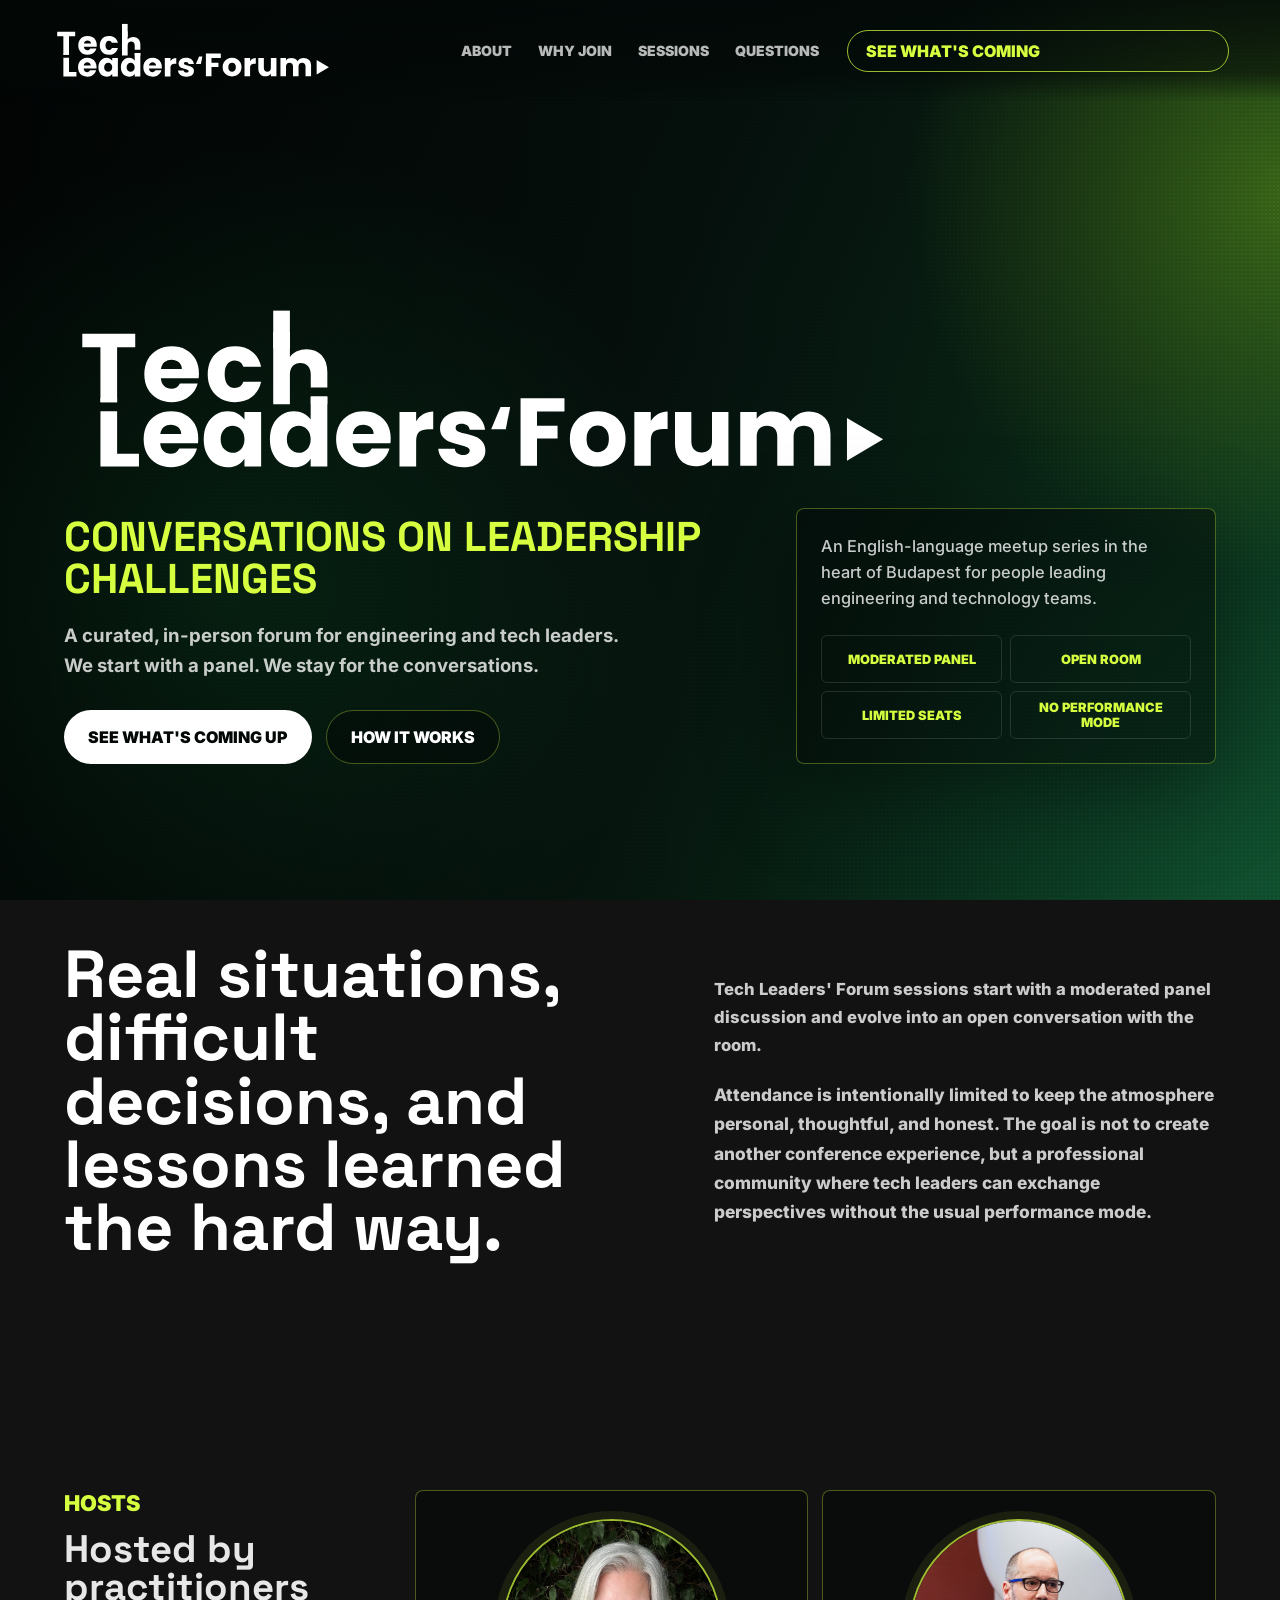
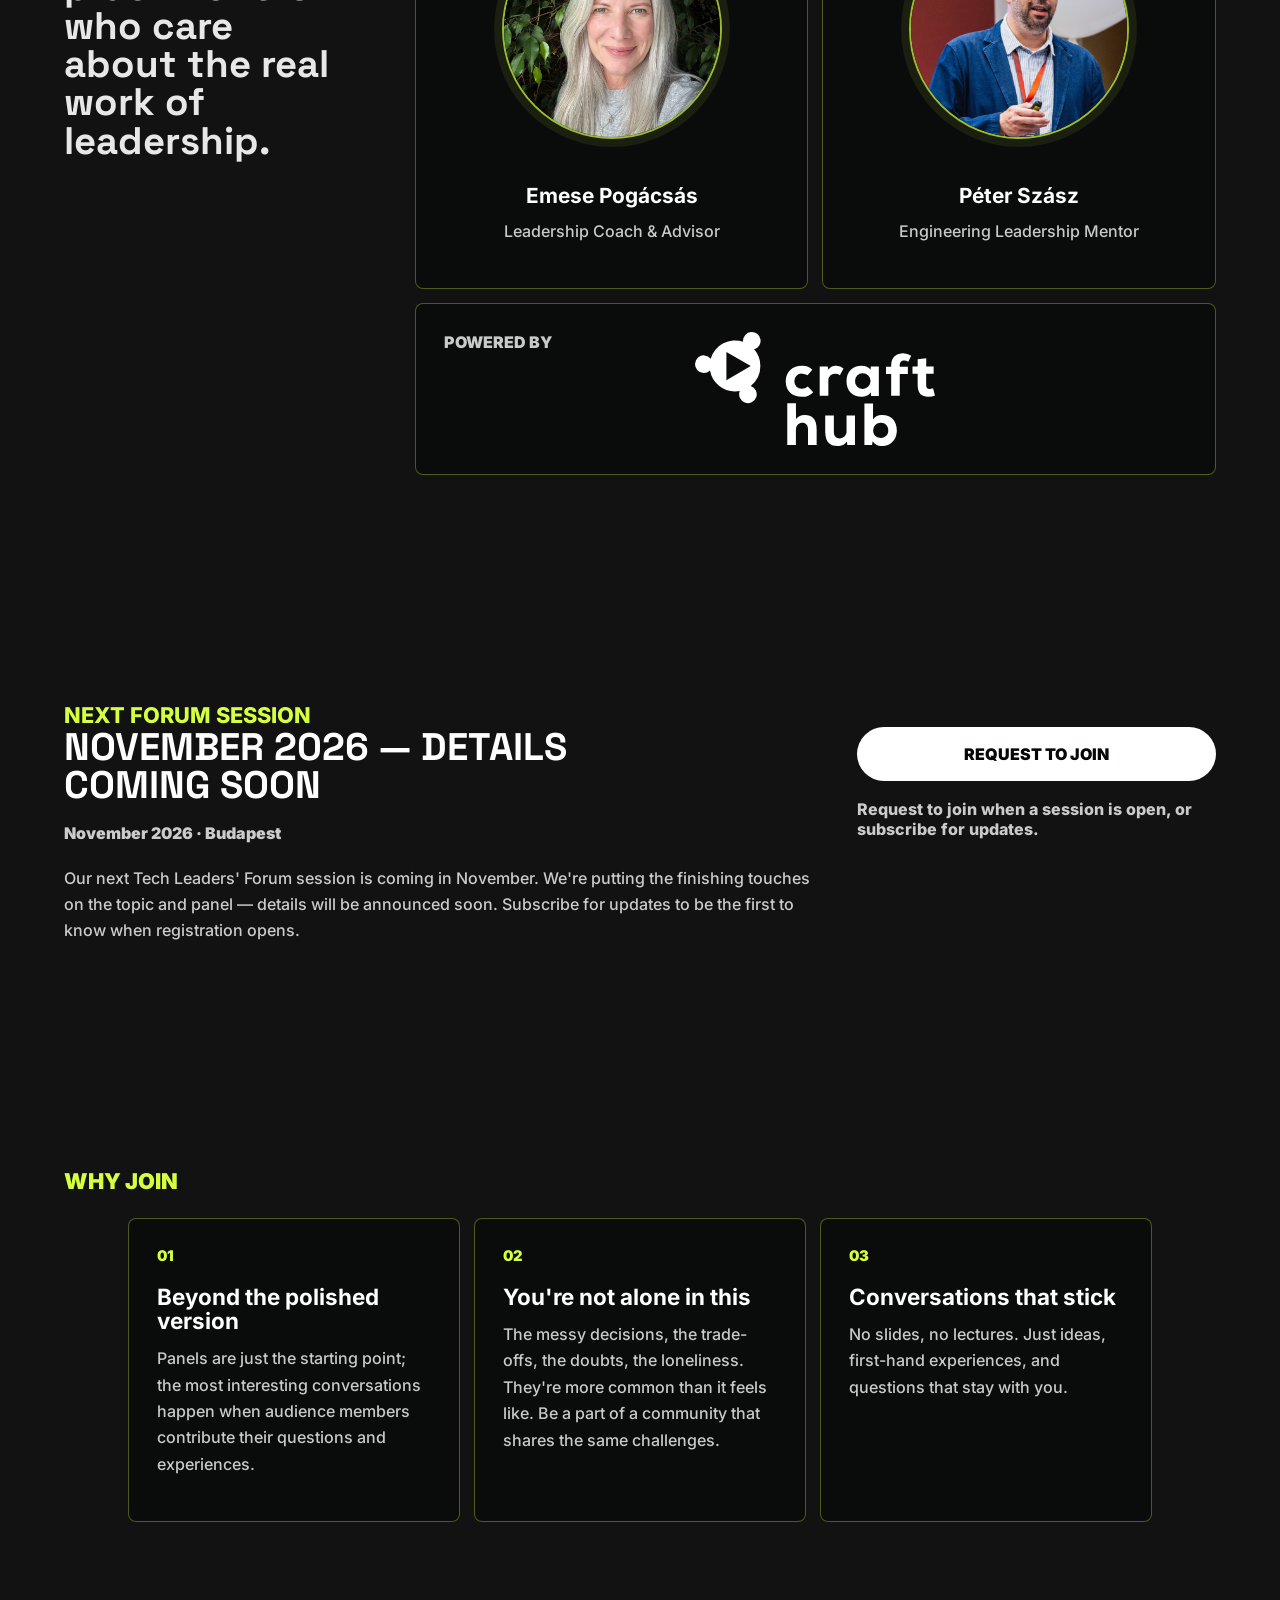
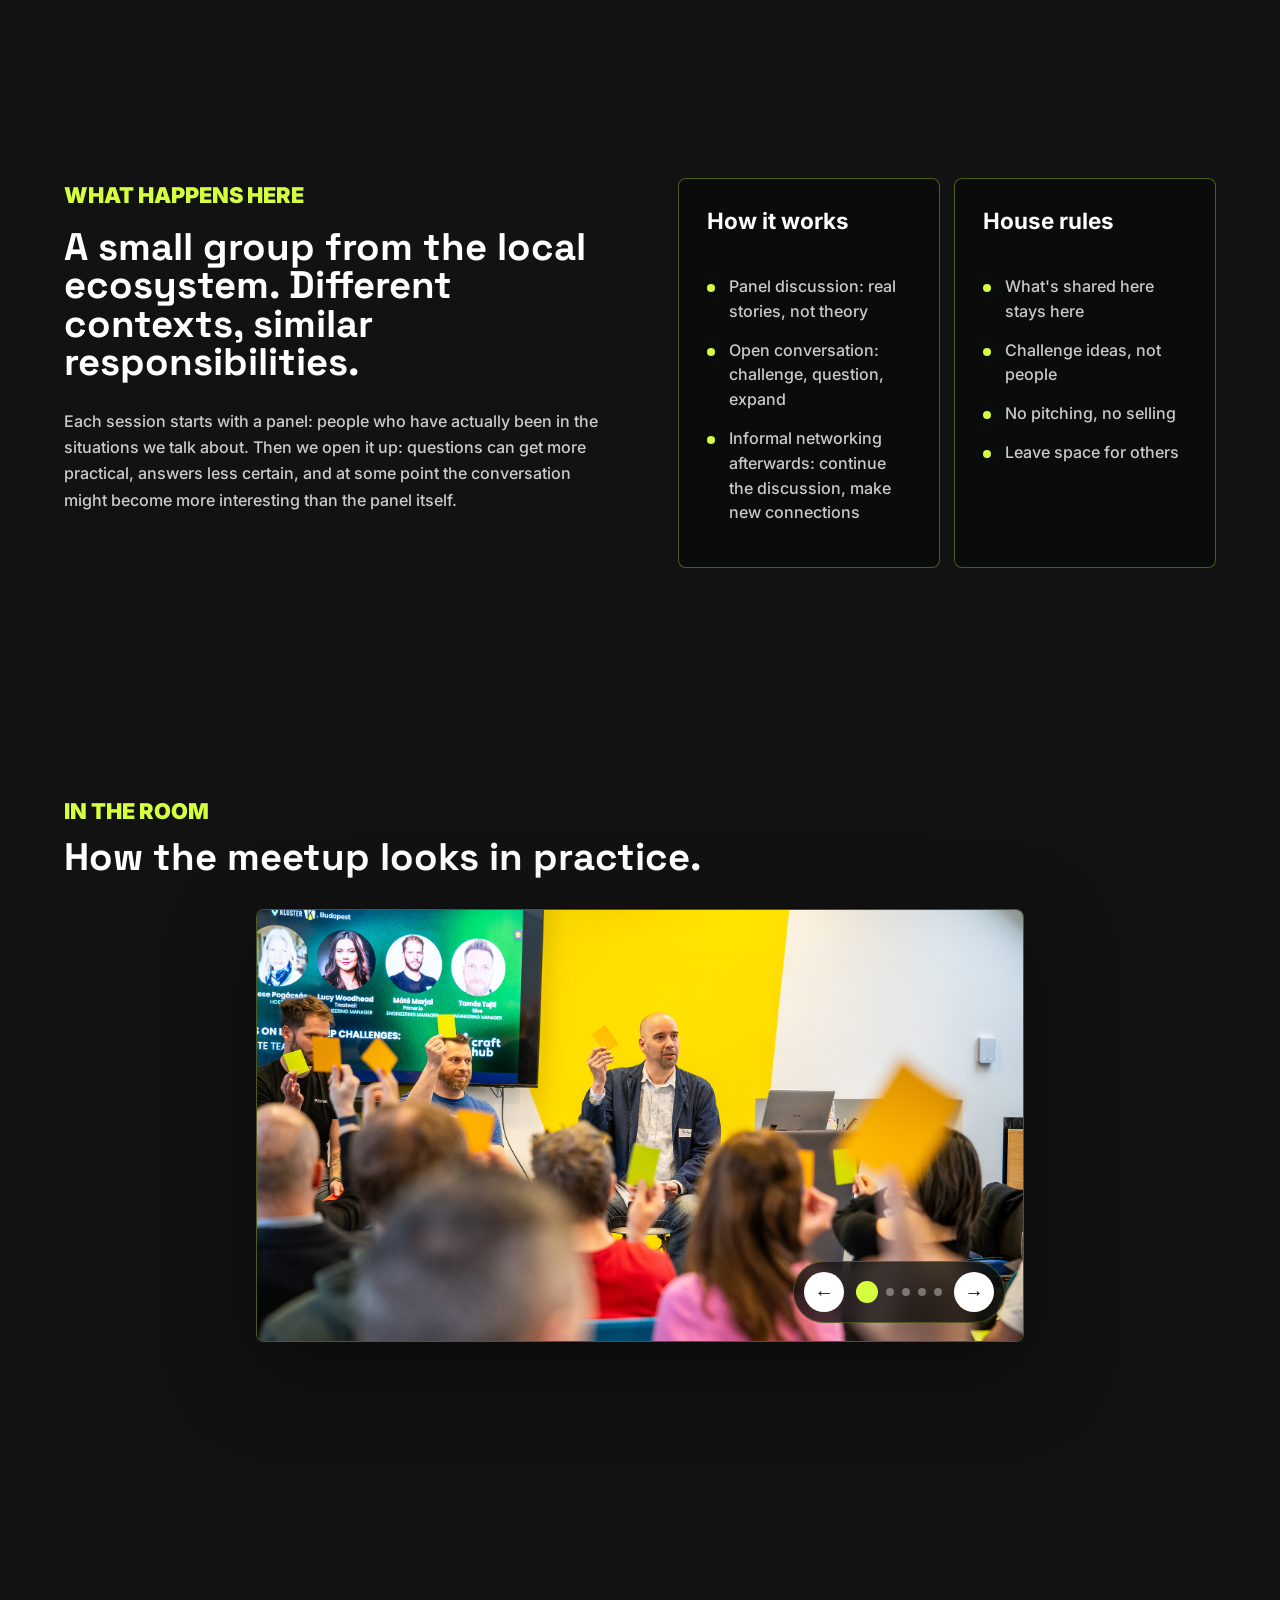
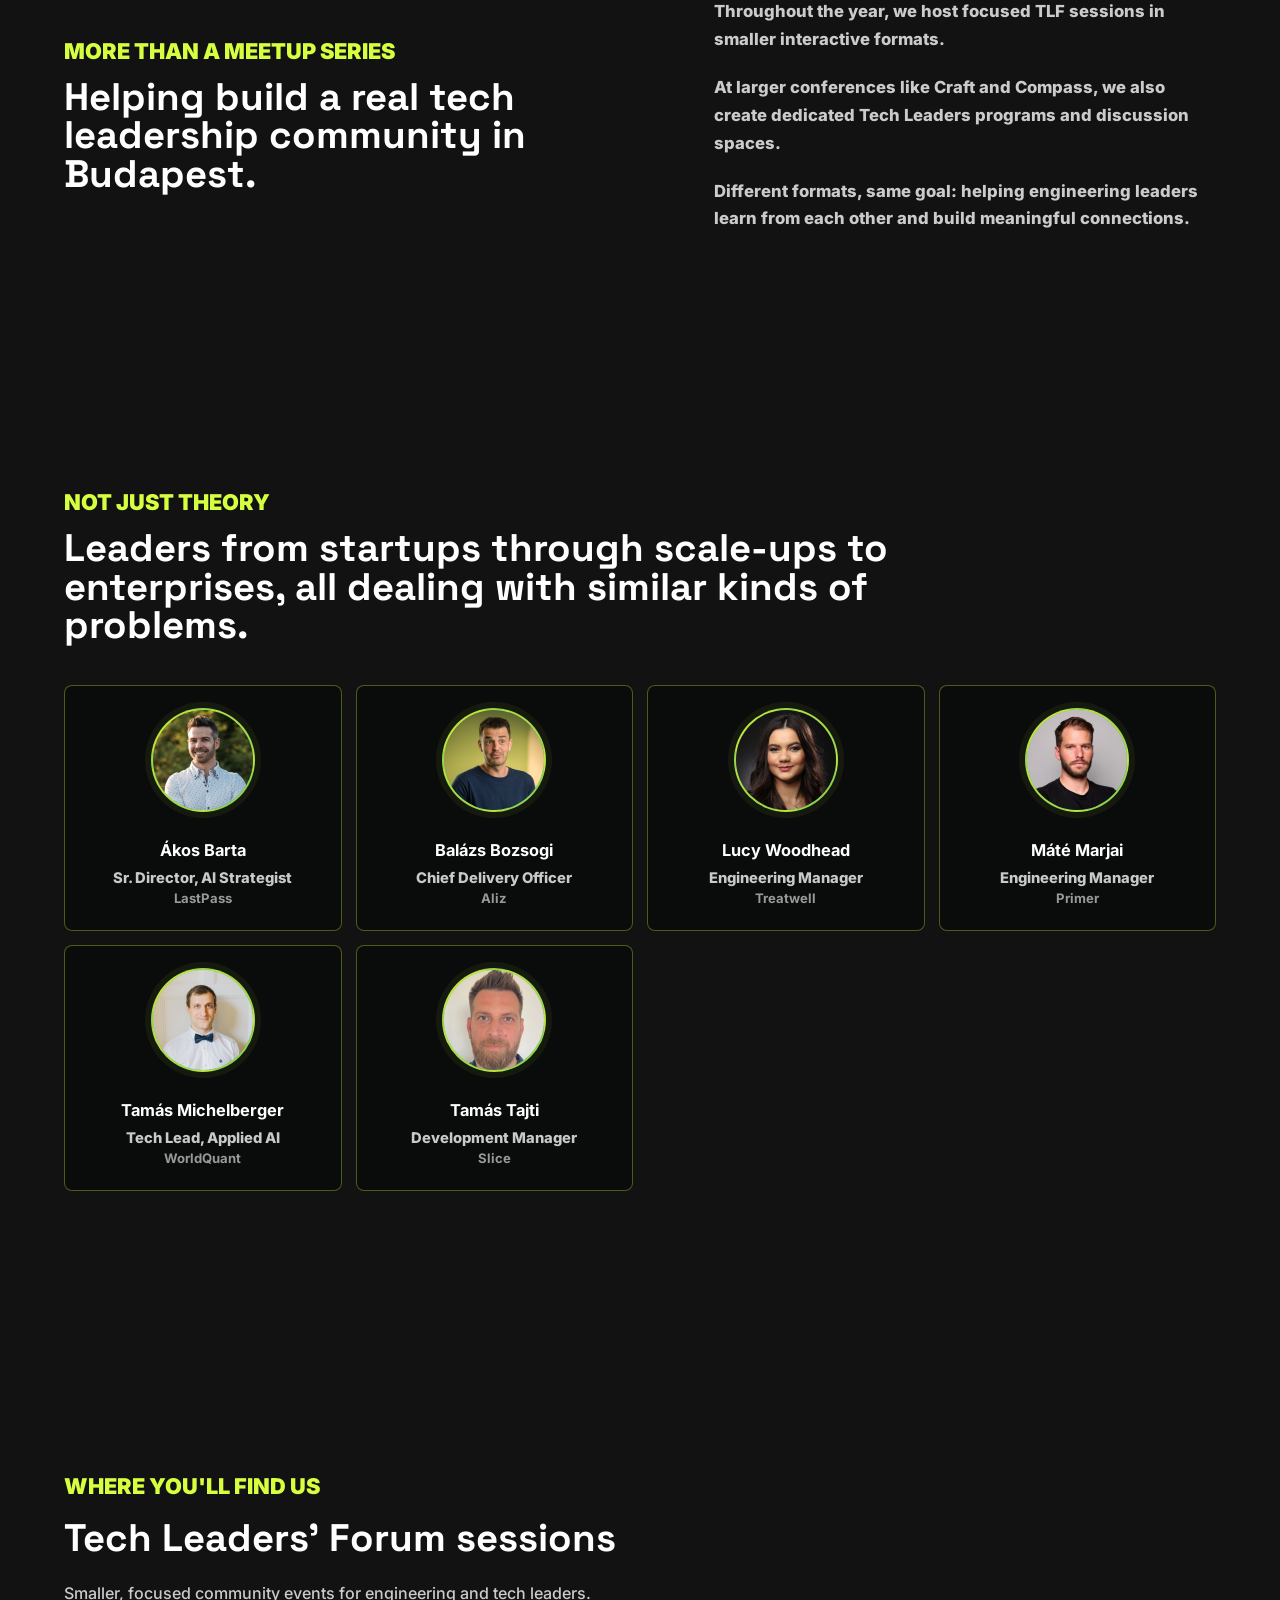
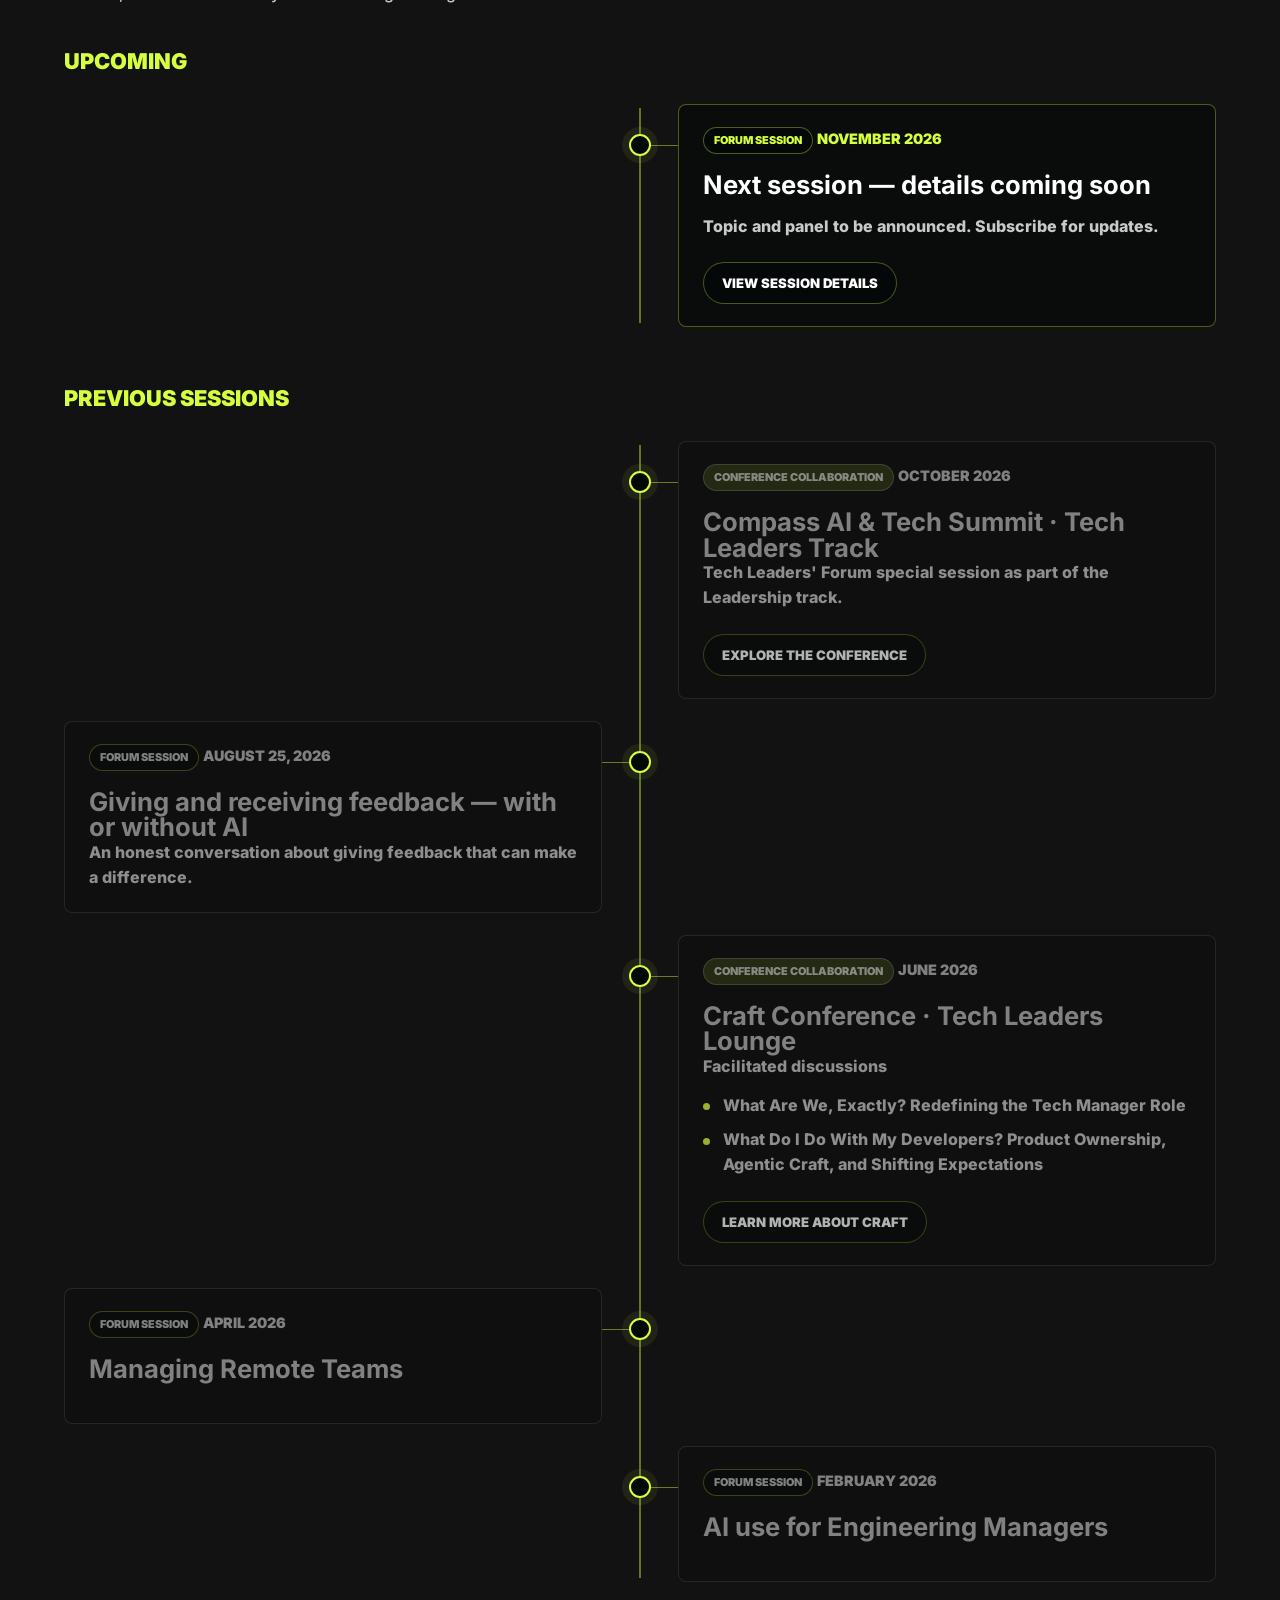
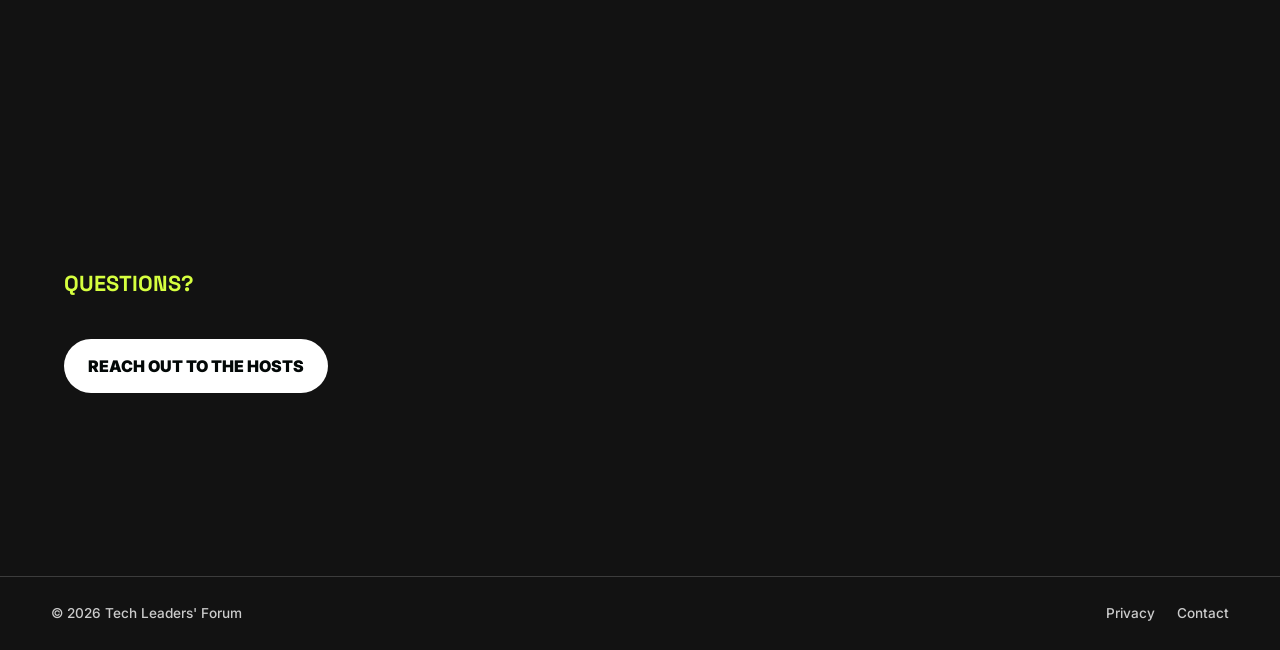
==== commit 605deafa: "Move past events to history, set November as next session - Move Compass (Oct 2026) and the August 2" ====
--- a/index.html
+++ b/index.html
@@ -37,23 +37,7 @@
         <a href="#calendar">Sessions</a>
         <a href="#questions">Questions</a>
       </nav>
-      <div class="nav-actions">
-        <a
-          class="nav-social"
-          href="https://www.linkedin.com/company/tech-leaders-forum/"
-          target="_blank"
-          rel="noopener"
-          aria-label="Follow Tech Leaders' Forum on LinkedIn"
-        >
-          <svg viewBox="0 0 24 24" aria-hidden="true" focusable="false">
-            <path
-              fill="currentColor"
-              d="M20.45 20.45h-3.56v-5.57c0-1.33-.03-3.04-1.85-3.04-1.85 0-2.14 1.45-2.14 2.94v5.67H9.35V9h3.42v1.56h.05c.48-.9 1.64-1.85 3.37-1.85 3.6 0 4.27 2.37 4.27 5.46v6.28ZM5.34 7.43a2.07 2.07 0 1 1 0-4.14 2.07 2.07 0 0 1 0 4.14ZM7.12 20.45H3.55V9h3.57v11.45Z"
-            />
-          </svg>
-        </a>
-        <a class="nav-cta" href="#next-session">See what's coming</a>
-      </div>
+      <a class="nav-cta" href="#next-session">See what's coming</a>
     </header>
 
     <main id="top">
@@ -133,18 +117,18 @@
 
       <section class="next-session" id="next-session" aria-labelledby="next-title">
         <div>
-          <p class="section-label">Next Appearance</p>
-          <h2 id="next-title">Compass AI & Tech Summit · Tech Leaders Track</h2>
+          <p class="section-label">Next Forum Session</p>
+          <h2 id="next-title">November 2026 — details coming soon</h2>
           <div class="session-meta">
-            <span>October 1, 2026 · Eiffel Art Studios, Budapest</span>
+            <span>November 2026 · Budapest</span>
           </div>
           <p class="next-description">
-            How should engineering operate when everyone can build? Engineering's job is shifting from building everything to enabling others to build well — and participating in decisions about what's worth building in the first place. Join us for a moderated panel discussion and networking on the evening of the first day of the Compass AI & Tech Summit.
+            Our next Tech Leaders' Forum session is coming in November. We're putting the finishing touches on the topic and panel — details will be announced soon. Subscribe for updates to be the first to know when registration opens.
           </p>
         </div>
         <div class="next-actions">
-          <a class="button primary" href="https://luma.com/37ba51e1" target="_blank" rel="noopener">Reserve your seat</a>
-          <a class="button ghost" href="https://compassaitechsummit.com/" target="_blank" rel="noopener">Explore the conference</a>
+          <a class="button primary" href="https://luma.com/crafthub">Request to join</a>
+          <p>Request to join when a session is open, or subscribe for updates.</p>
         </div>
       </section>
 
@@ -252,16 +236,6 @@
           <p>
             Different formats, same goal: helping engineering leaders learn from each other and build meaningful connections.
           </p>
-          <p>
-            <a
-              class="text-link"
-              href="https://www.linkedin.com/company/tech-leaders-forum/"
-              target="_blank"
-              rel="noopener"
-              >Follow us on LinkedIn</a
-            >
-            to keep up with upcoming sessions and community news.
-          </p>
         </div>
       </section>
 
@@ -317,22 +291,6 @@
             <p>Development Manager</p>
             <p>Slice</p>
           </article>
-          <article>
-            <span class="panelist-photo">
-              <img src="./assets/panelist-zsofia-herendi.jpg" alt="Zsófia Herendi" />
-            </span>
-            <h3>Zsófia Herendi</h3>
-            <p>Product Manager</p>
-            <p>Tesco Technology</p>
-          </article>
-          <article>
-            <span class="panelist-photo">
-              <img src="./assets/panelist-zsombor-peli.jpeg" alt="Zsombor Péli" />
-            </span>
-            <h3>Zsombor Péli</h3>
-            <p>Director of Business Development</p>
-            <p>azta</p>
-          </article>
           <!-- <article>
             <span class="panelist-photo panelist-placeholder"></span>
             <h3>Chuck Norris</h3>
@@ -351,22 +309,12 @@
         <h3 class="timeline-group-title">Upcoming</h3>
         <div class="session-timeline" aria-label="Upcoming appearances and sessions">
           <div class="session-item session-item-right">
-            <article class="conference-session">
-              <span class="session-badge">Conference Collaboration</span>
-              <strong>October 1, 2026</strong>
-              <h3>Compass AI & Tech Summit · Tech Leaders Track</h3>
-              <p>Panel discussion</p>
-              <ul>
-                <li>How should engineering operate when everyone can build?</li>
-              </ul>
-              <p>
-                Engineering's job is shifting from building everything to enabling others to build well — and
-                participating in decisions about what's worth building in the first place.
-              </p>
-              <div class="timeline-actions">
-                <a class="button ghost timeline-cta" href="https://luma.com/37ba51e1" target="_blank" rel="noopener">Reserve your seat</a>
-                <a class="button ghost timeline-cta" href="https://compassaitechsummit.com/" target="_blank" rel="noopener">Explore the conference</a>
-              </div>
+            <article class="forum-session">
+              <span class="session-badge">Forum Session</span>
+              <strong>November 2026</strong>
+              <h3>Next session — details coming soon</h3>
+              <p>Topic and panel to be announced. Subscribe for updates.</p>
+              <a class="button ghost timeline-cta" href="#next-session">View session details</a>
             </article>
             <div class="timeline-node" aria-hidden="true">
               <span></span>
@@ -377,34 +325,29 @@
         <h3 class="timeline-group-title">Previous sessions</h3>
         <div class="session-timeline previous-timeline" aria-label="Previous sessions">
           <div class="session-item session-item-right">
+            <article class="conference-session">
+              <span class="session-badge">Conference Collaboration</span>
+              <strong>October 2026</strong>
+              <h3>Compass AI & Tech Summit · Tech Leaders Track</h3>
+              <p>Tech Leaders' Forum special session as part of the Leadership track.</p>
+              <a class="button ghost timeline-cta" href="https://compassaitechsummit.com/">Explore the conference</a>
+            </article>
+            <div class="timeline-node" aria-hidden="true">
+              <span></span>
+            </div>
+          </div>
+          <div class="session-item session-item-left">
             <article class="forum-session">
               <span class="session-badge">Forum Session</span>
               <strong>August 25, 2026</strong>
               <h3>Giving and receiving feedback — with or without AI</h3>
               <p>An honest conversation about giving feedback that can make a difference.</p>
-              <div class="timeline-actions">
-                <a
-                  class="button ghost timeline-cta"
-                  href="https://www.flickr.com/photos/crafthub/albums/72177720335337100/"
-                  target="_blank"
-                  rel="noopener"
-                >
-                  <svg viewBox="0 0 24 24" aria-hidden="true" focusable="false">
-                    <path
-                      fill="currentColor"
-                      fill-rule="evenodd"
-                      d="M9.4 4h5.2l1.2 2H19a2 2 0 0 1 2 2v9a2 2 0 0 1-2 2H5a2 2 0 0 1-2-2V8a2 2 0 0 1 2-2h3.2L9.4 4Zm2.6 5a4 4 0 1 0 0 8 4 4 0 0 0 0-8Zm0 2a2 2 0 1 1 0 4 2 2 0 0 1 0-4Z"
-                    />
-                  </svg>
-                  View photos
-                </a>
-              </div>
             </article>
             <div class="timeline-node" aria-hidden="true">
               <span></span>
             </div>
           </div>
-          <div class="session-item session-item-left">
+          <div class="session-item session-item-right">
             <article class="conference-session">
               <span class="session-badge">Conference Collaboration</span>
               <strong>June 2026</strong>
@@ -414,78 +357,27 @@
                 <li>What Are We, Exactly? Redefining the Tech Manager Role</li>
                 <li>What Do I Do With My Developers? Product Ownership, Agentic Craft, and Shifting Expectations</li>
               </ul>
-              <div class="timeline-actions">
-                <a class="button ghost timeline-cta" href="https://craft-conf.com/2026">Learn more about Craft</a>
-                <a
-                  class="button ghost timeline-cta"
-                  href="https://www.flickr.com/photos/crafthub/albums/72177720334260913/"
-                  target="_blank"
-                  rel="noopener"
-                >
-                  <svg viewBox="0 0 24 24" aria-hidden="true" focusable="false">
-                    <path
-                      fill="currentColor"
-                      fill-rule="evenodd"
-                      d="M9.4 4h5.2l1.2 2H19a2 2 0 0 1 2 2v9a2 2 0 0 1-2 2H5a2 2 0 0 1-2-2V8a2 2 0 0 1 2-2h3.2L9.4 4Zm2.6 5a4 4 0 1 0 0 8 4 4 0 0 0 0-8Zm0 2a2 2 0 1 1 0 4 2 2 0 0 1 0-4Z"
-                    />
-                  </svg>
-                  View photos
-                </a>
-              </div>
+              <a class="button ghost timeline-cta" href="https://craft-conf.com/2026">Learn more about Craft</a>
             </article>
             <div class="timeline-node" aria-hidden="true">
               <span></span>
             </div>
           </div>
-          <div class="session-item session-item-right">
+          <div class="session-item session-item-left">
             <article class="forum-session">
               <span class="session-badge">Forum Session</span>
               <strong>April 2026</strong>
               <h3>Managing Remote Teams</h3>
-              <div class="timeline-actions">
-                <a
-                  class="button ghost timeline-cta"
-                  href="https://www.flickr.com/photos/crafthub/albums/72177720333125169/"
-                  target="_blank"
-                  rel="noopener"
-                >
-                  <svg viewBox="0 0 24 24" aria-hidden="true" focusable="false">
-                    <path
-                      fill="currentColor"
-                      fill-rule="evenodd"
-                      d="M9.4 4h5.2l1.2 2H19a2 2 0 0 1 2 2v9a2 2 0 0 1-2 2H5a2 2 0 0 1-2-2V8a2 2 0 0 1 2-2h3.2L9.4 4Zm2.6 5a4 4 0 1 0 0 8 4 4 0 0 0 0-8Zm0 2a2 2 0 1 1 0 4 2 2 0 0 1 0-4Z"
-                    />
-                  </svg>
-                  View photos
-                </a>
-              </div>
             </article>
             <div class="timeline-node" aria-hidden="true">
               <span></span>
             </div>
           </div>
-          <div class="session-item session-item-left">
+          <div class="session-item session-item-right">
             <article class="forum-session">
               <span class="session-badge">Forum Session</span>
               <strong>February 2026</strong>
               <h3>AI use for Engineering Managers</h3>
-              <div class="timeline-actions">
-                <a
-                  class="button ghost timeline-cta"
-                  href="https://www.flickr.com/photos/crafthub/albums/72177720332188634/"
-                  target="_blank"
-                  rel="noopener"
-                >
-                  <svg viewBox="0 0 24 24" aria-hidden="true" focusable="false">
-                    <path
-                      fill="currentColor"
-                      fill-rule="evenodd"
-                      d="M9.4 4h5.2l1.2 2H19a2 2 0 0 1 2 2v9a2 2 0 0 1-2 2H5a2 2 0 0 1-2-2V8a2 2 0 0 1 2-2h3.2L9.4 4Zm2.6 5a4 4 0 1 0 0 8 4 4 0 0 0 0-8Zm0 2a2 2 0 1 1 0 4 2 2 0 0 1 0-4Z"
-                    />
-                  </svg>
-                  View photos
-                </a>
-              </div>
             </article>
             <div class="timeline-node" aria-hidden="true">
               <span></span>
@@ -506,12 +398,6 @@
       <nav aria-label="Legal">
         <a href="./privacy.html">Privacy</a>
         <a href="mailto:info@techleaders.forum">Contact</a>
-        <a
-          href="https://www.linkedin.com/company/tech-leaders-forum/"
-          target="_blank"
-          rel="noopener"
-          >LinkedIn</a
-        >
       </nav>
     </footer>
     <script>
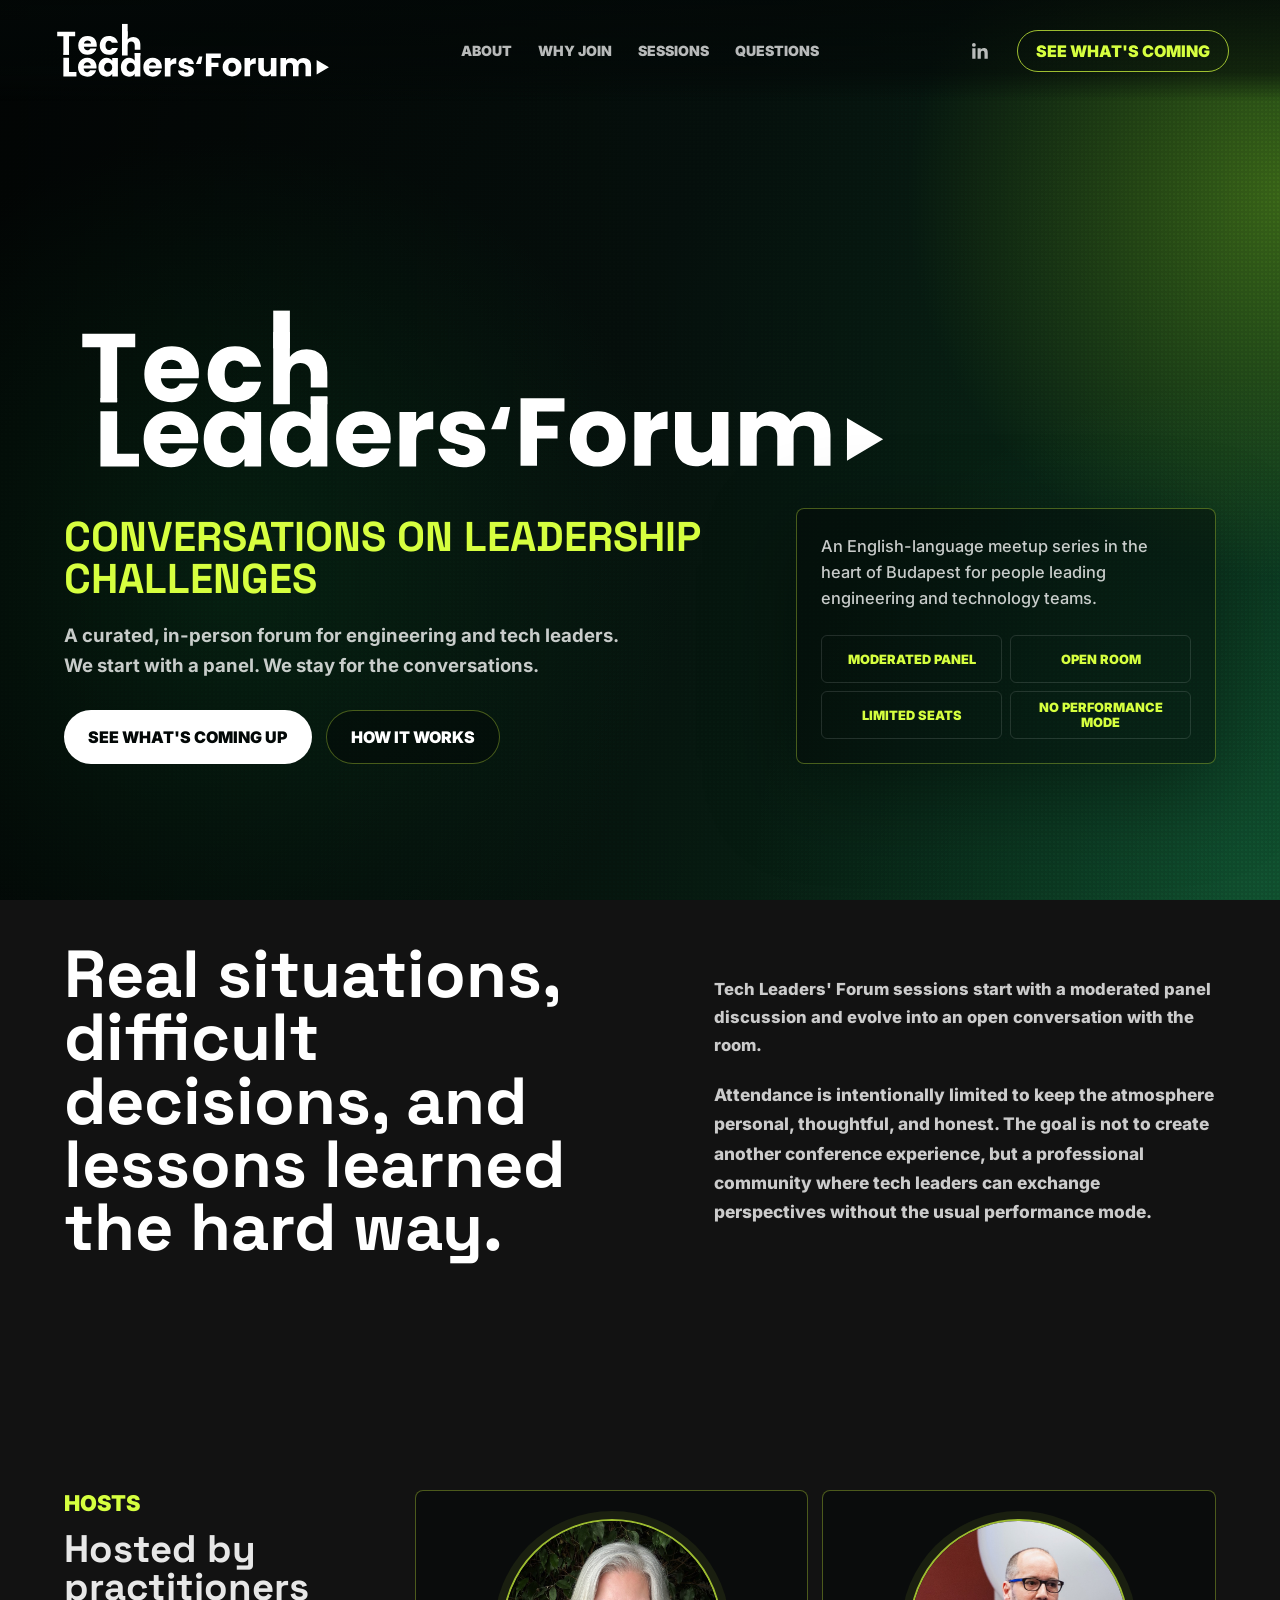
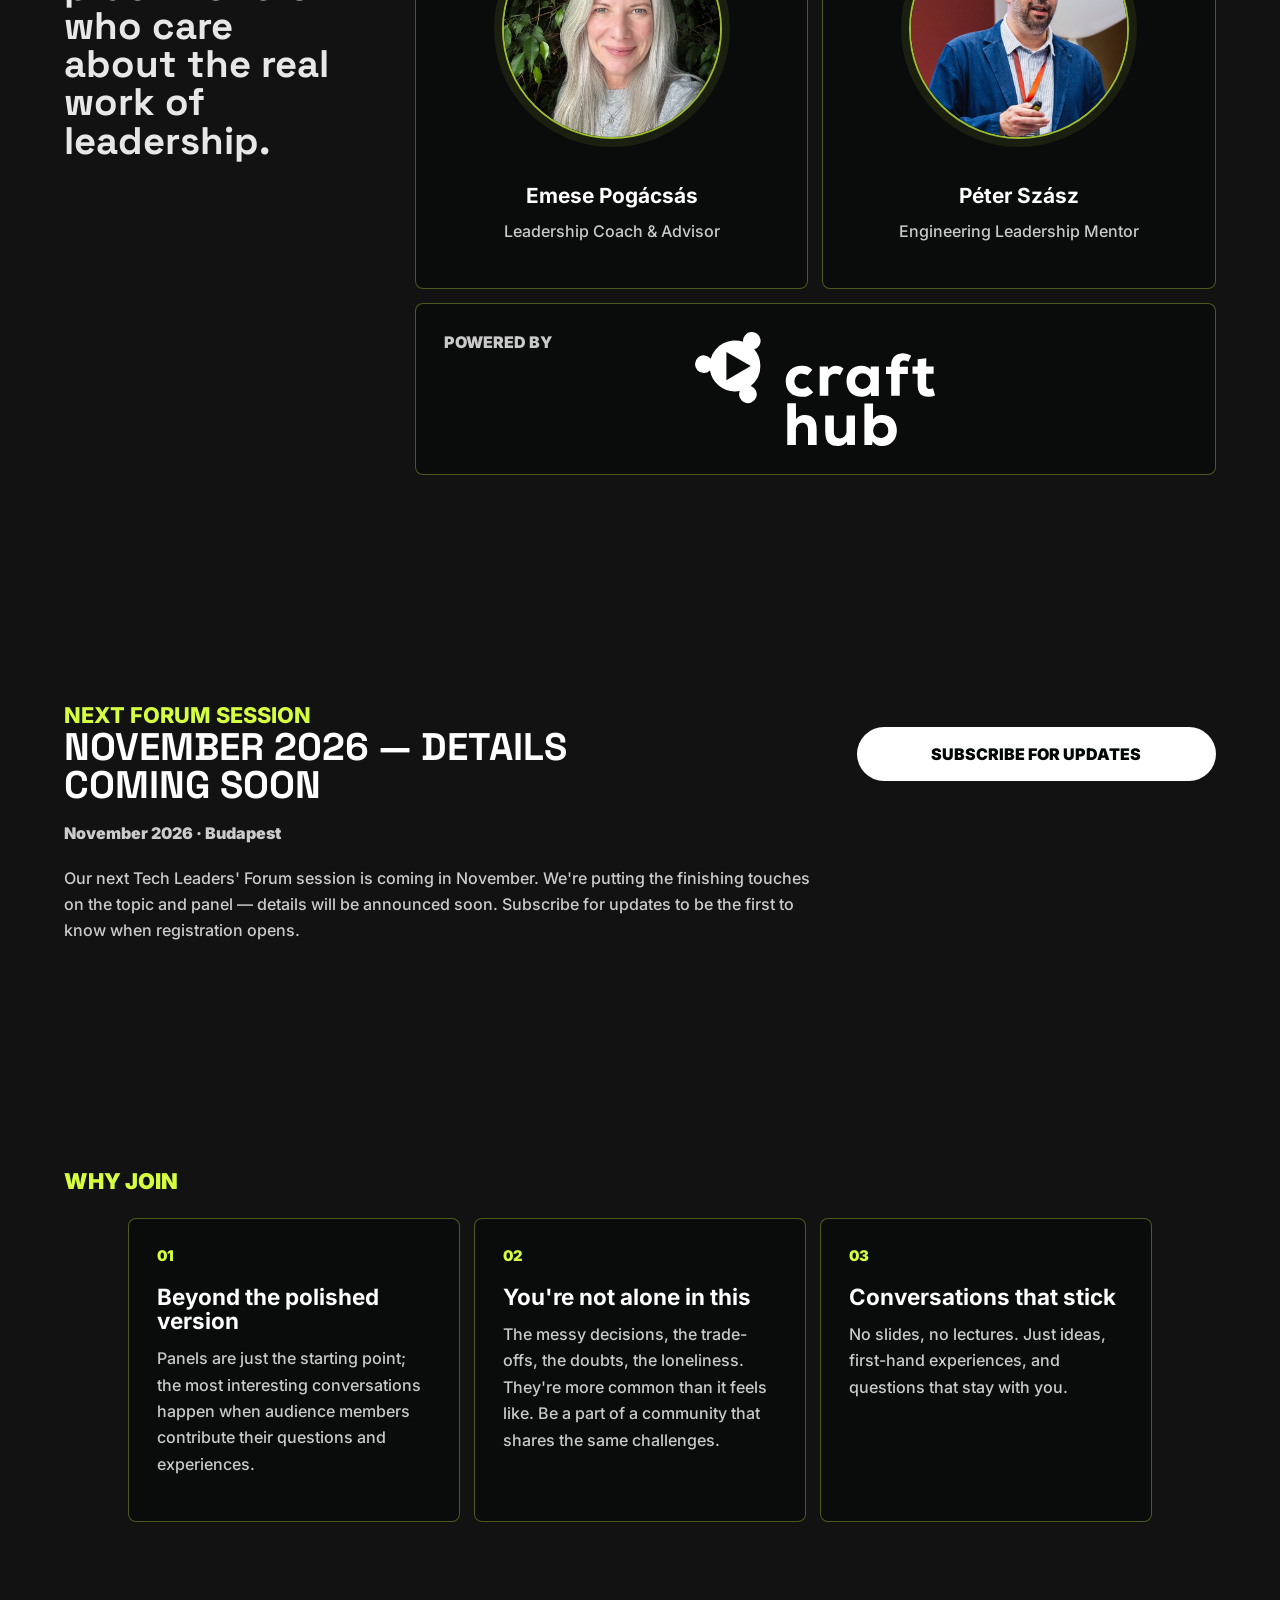
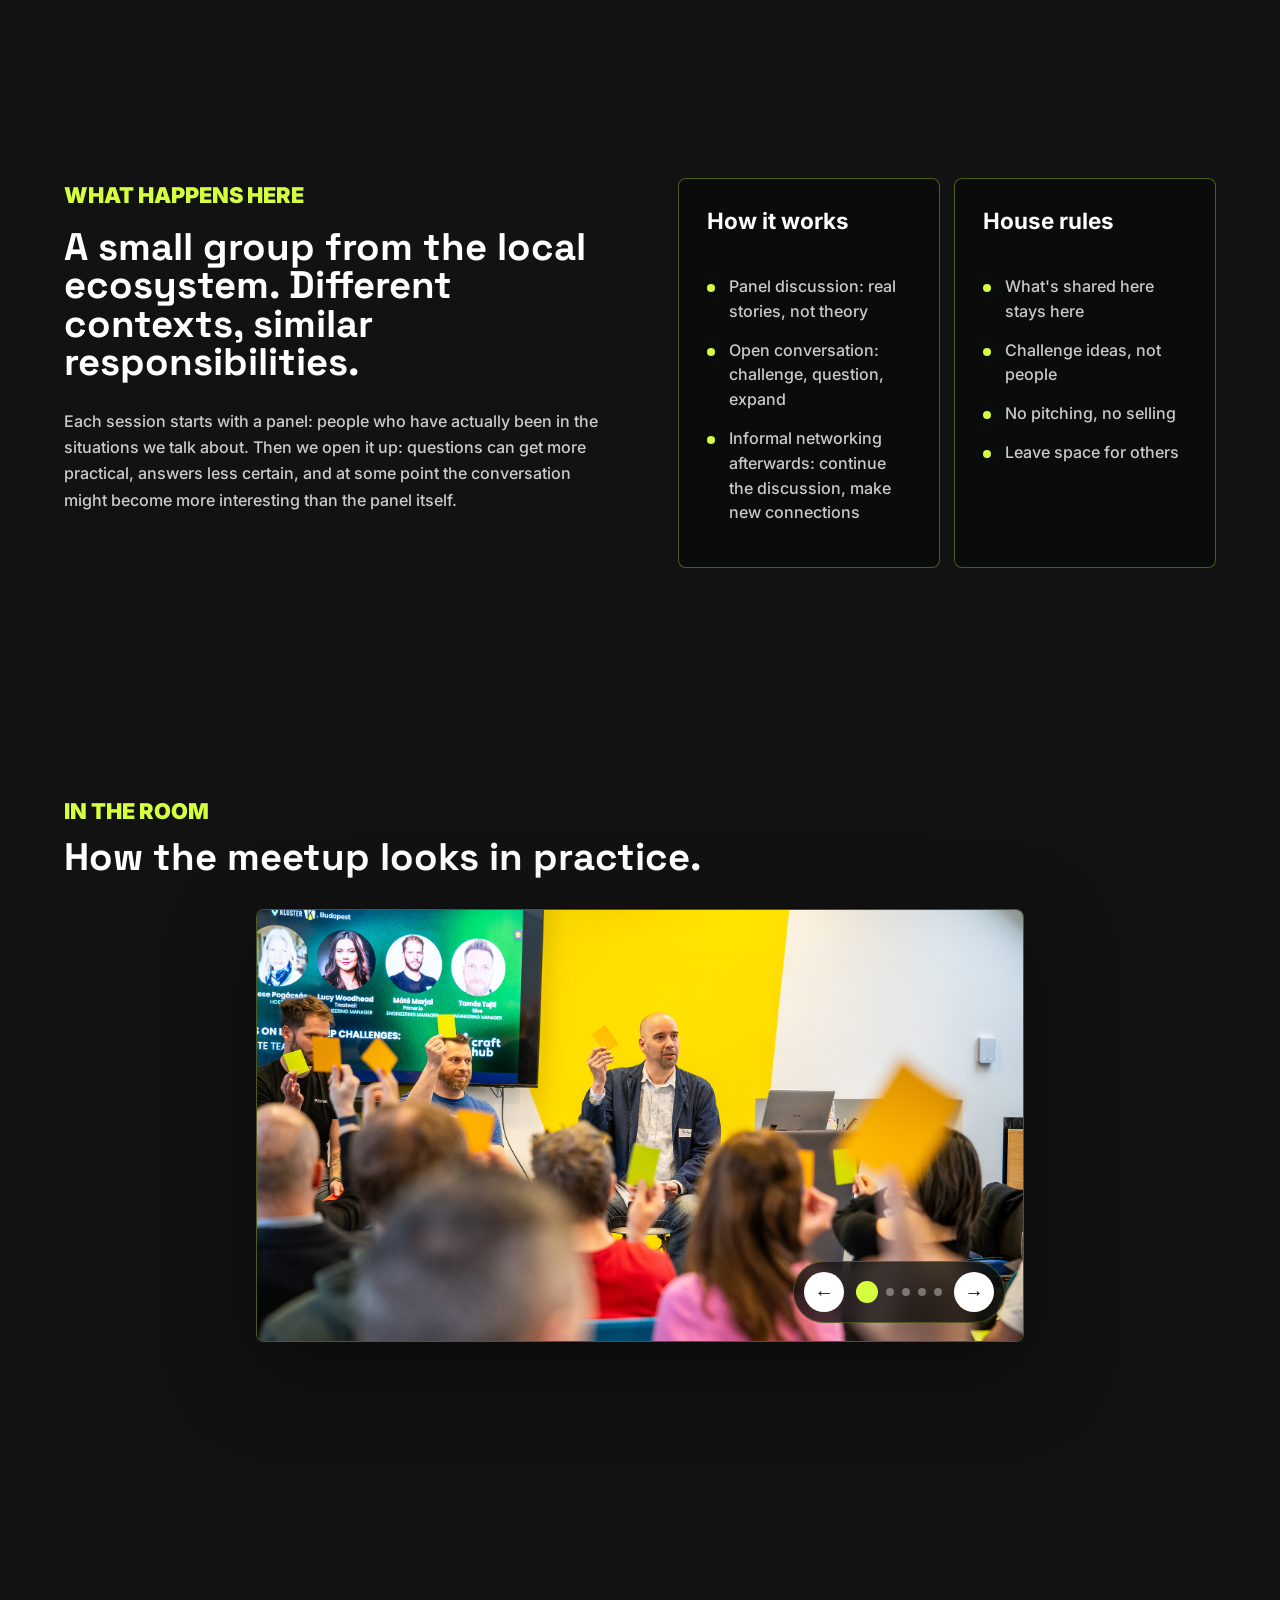
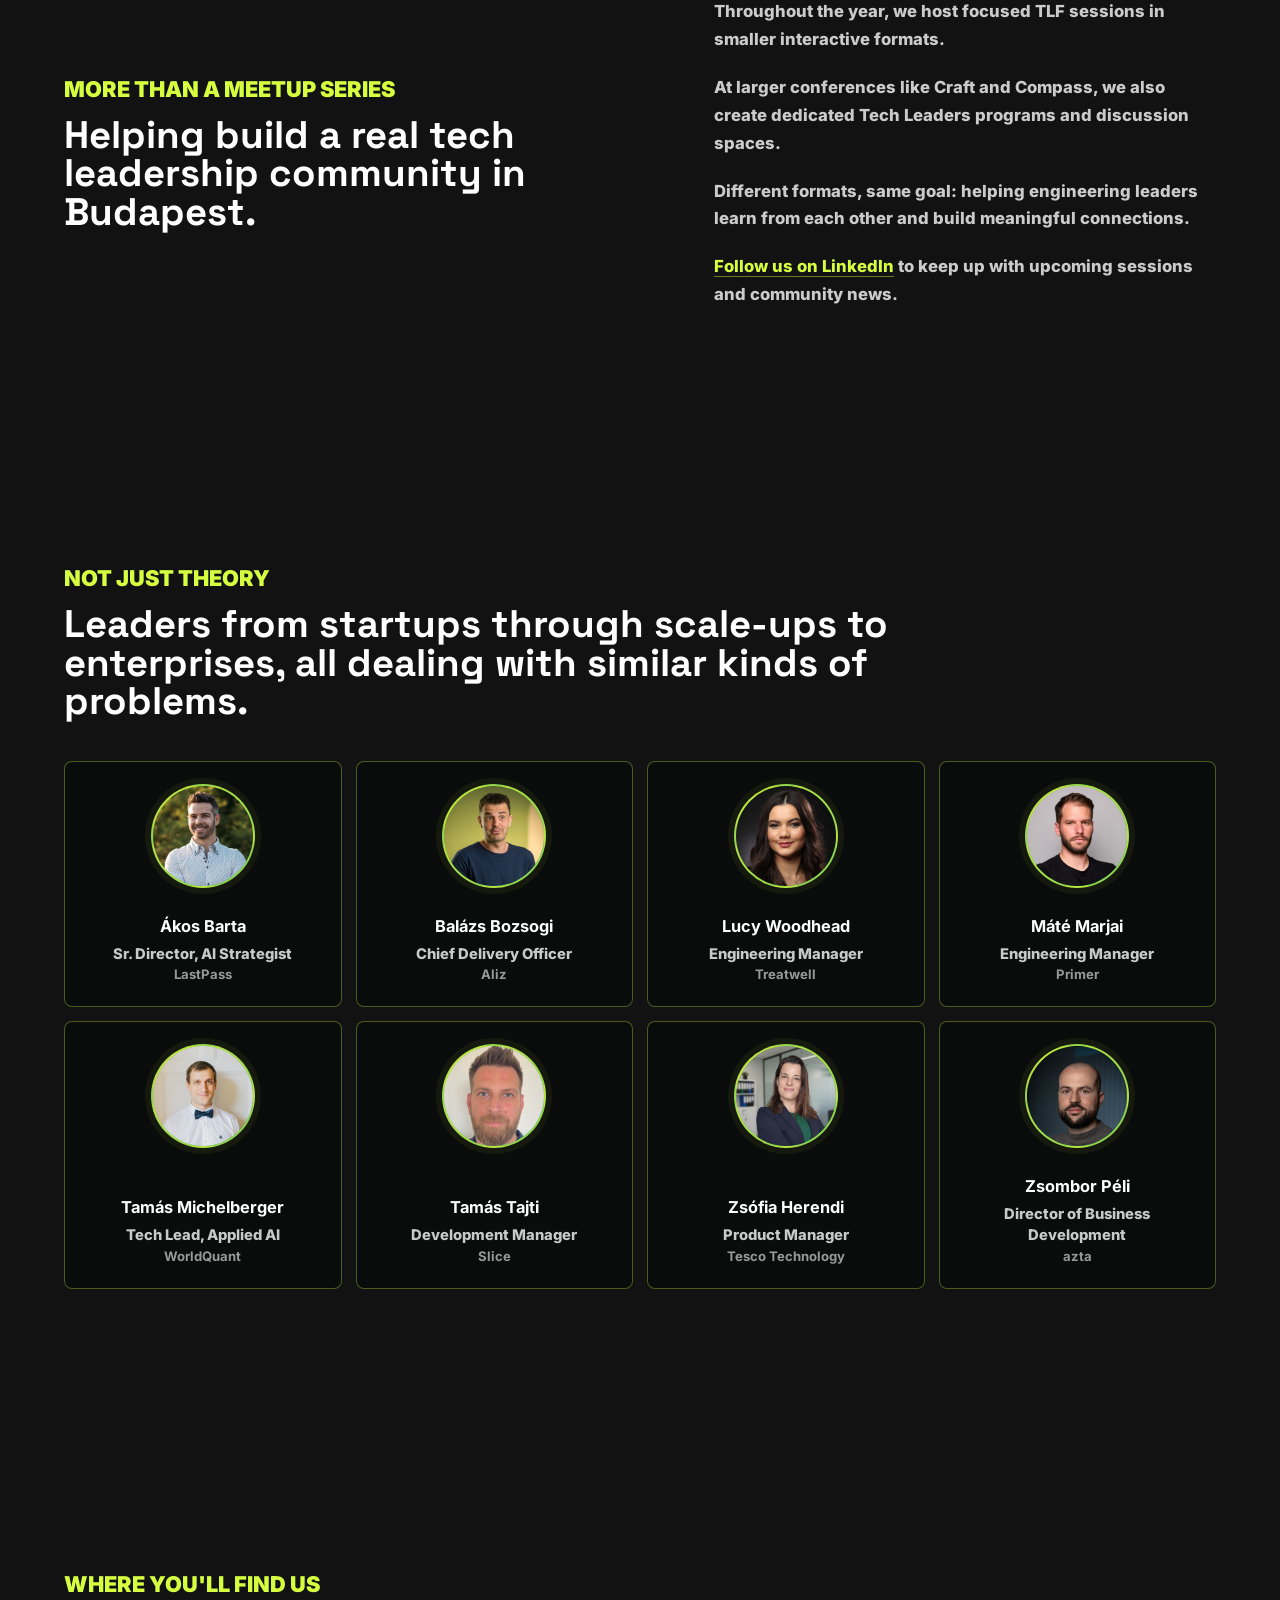
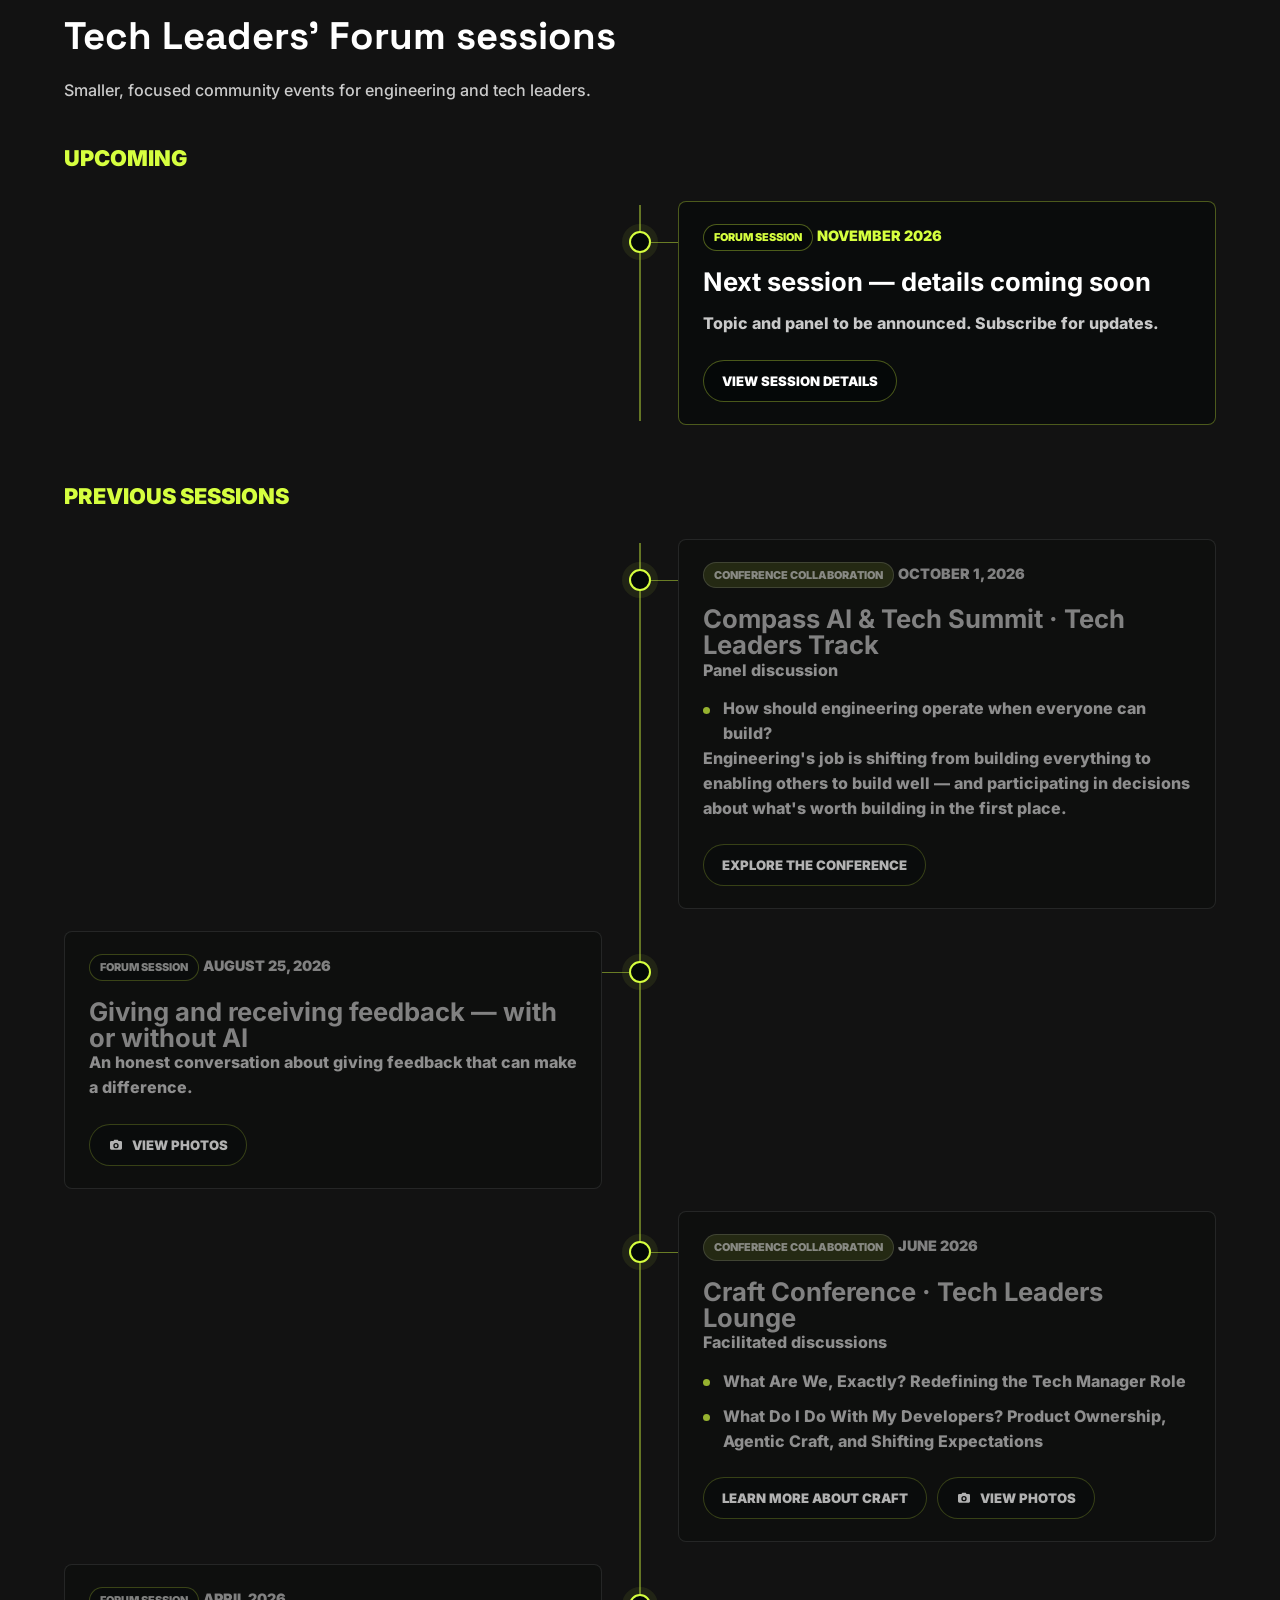
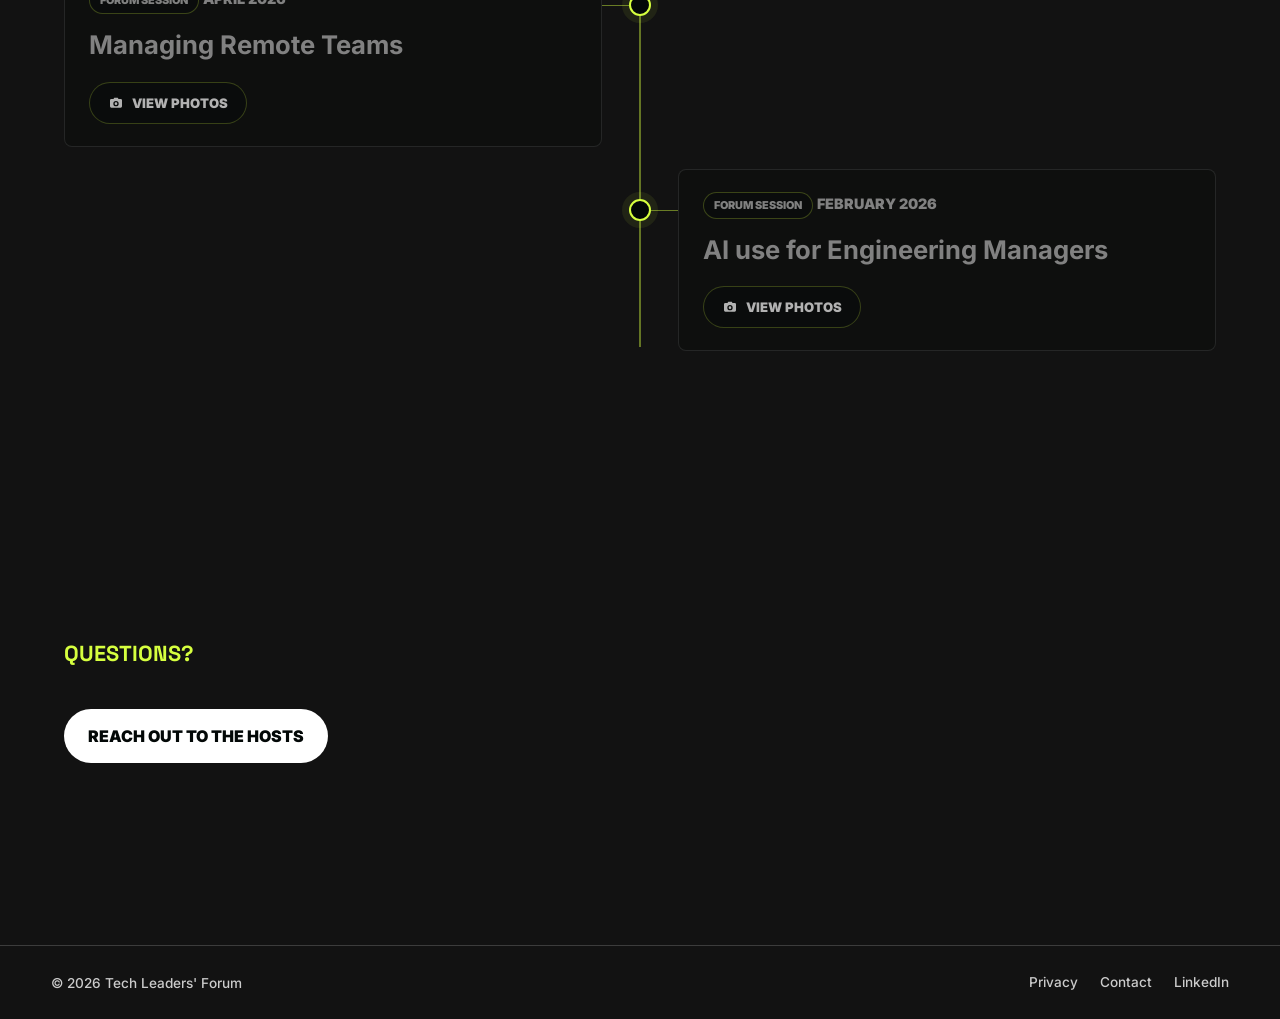
==== commit a6d3fbee: "Merge remote-tracking branch 'origin/main' into update-events-november # Conflicts: #	index.html" ====
--- a/index.html
+++ b/index.html
@@ -37,7 +37,23 @@
         <a href="#calendar">Sessions</a>
         <a href="#questions">Questions</a>
       </nav>
-      <a class="nav-cta" href="#next-session">See what's coming</a>
+      <div class="nav-actions">
+        <a
+          class="nav-social"
+          href="https://www.linkedin.com/company/tech-leaders-forum/"
+          target="_blank"
+          rel="noopener"
+          aria-label="Follow Tech Leaders' Forum on LinkedIn"
+        >
+          <svg viewBox="0 0 24 24" aria-hidden="true" focusable="false">
+            <path
+              fill="currentColor"
+              d="M20.45 20.45h-3.56v-5.57c0-1.33-.03-3.04-1.85-3.04-1.85 0-2.14 1.45-2.14 2.94v5.67H9.35V9h3.42v1.56h.05c.48-.9 1.64-1.85 3.37-1.85 3.6 0 4.27 2.37 4.27 5.46v6.28ZM5.34 7.43a2.07 2.07 0 1 1 0-4.14 2.07 2.07 0 0 1 0 4.14ZM7.12 20.45H3.55V9h3.57v11.45Z"
+            />
+          </svg>
+        </a>
+        <a class="nav-cta" href="#next-session">See what's coming</a>
+      </div>
     </header>
 
     <main id="top">
@@ -127,8 +143,7 @@
           </p>
         </div>
         <div class="next-actions">
-          <a class="button primary" href="https://luma.com/crafthub">Request to join</a>
-          <p>Request to join when a session is open, or subscribe for updates.</p>
+          <a class="button primary" href="https://luma.com/crafthub" target="_blank" rel="noopener">Subscribe for updates</a>
         </div>
       </section>
 
@@ -236,6 +251,16 @@
           <p>
             Different formats, same goal: helping engineering leaders learn from each other and build meaningful connections.
           </p>
+          <p>
+            <a
+              class="text-link"
+              href="https://www.linkedin.com/company/tech-leaders-forum/"
+              target="_blank"
+              rel="noopener"
+              >Follow us on LinkedIn</a
+            >
+            to keep up with upcoming sessions and community news.
+          </p>
         </div>
       </section>
 
@@ -290,6 +315,22 @@
             <h3>Tamás Tajti</h3>
             <p>Development Manager</p>
             <p>Slice</p>
+          </article>
+          <article>
+            <span class="panelist-photo">
+              <img src="./assets/panelist-zsofia-herendi.jpg" alt="Zsófia Herendi" />
+            </span>
+            <h3>Zsófia Herendi</h3>
+            <p>Product Manager</p>
+            <p>Tesco Technology</p>
+          </article>
+          <article>
+            <span class="panelist-photo">
+              <img src="./assets/panelist-zsombor-peli.jpeg" alt="Zsombor Péli" />
+            </span>
+            <h3>Zsombor Péli</h3>
+            <p>Director of Business Development</p>
+            <p>azta</p>
           </article>
           <!-- <article>
             <span class="panelist-photo panelist-placeholder"></span>
@@ -327,10 +368,19 @@
           <div class="session-item session-item-right">
             <article class="conference-session">
               <span class="session-badge">Conference Collaboration</span>
-              <strong>October 2026</strong>
+              <strong>October 1, 2026</strong>
               <h3>Compass AI & Tech Summit · Tech Leaders Track</h3>
-              <p>Tech Leaders' Forum special session as part of the Leadership track.</p>
-              <a class="button ghost timeline-cta" href="https://compassaitechsummit.com/">Explore the conference</a>
+              <p>Panel discussion</p>
+              <ul>
+                <li>How should engineering operate when everyone can build?</li>
+              </ul>
+              <p>
+                Engineering's job is shifting from building everything to enabling others to build well — and
+                participating in decisions about what's worth building in the first place.
+              </p>
+              <div class="timeline-actions">
+                <a class="button ghost timeline-cta" href="https://compassaitechsummit.com/" target="_blank" rel="noopener">Explore the conference</a>
+              </div>
             </article>
             <div class="timeline-node" aria-hidden="true">
               <span></span>
@@ -342,6 +392,23 @@
               <strong>August 25, 2026</strong>
               <h3>Giving and receiving feedback — with or without AI</h3>
               <p>An honest conversation about giving feedback that can make a difference.</p>
+              <div class="timeline-actions">
+                <a
+                  class="button ghost timeline-cta"
+                  href="https://www.flickr.com/photos/crafthub/albums/72177720335337100/"
+                  target="_blank"
+                  rel="noopener"
+                >
+                  <svg viewBox="0 0 24 24" aria-hidden="true" focusable="false">
+                    <path
+                      fill="currentColor"
+                      fill-rule="evenodd"
+                      d="M9.4 4h5.2l1.2 2H19a2 2 0 0 1 2 2v9a2 2 0 0 1-2 2H5a2 2 0 0 1-2-2V8a2 2 0 0 1 2-2h3.2L9.4 4Zm2.6 5a4 4 0 1 0 0 8 4 4 0 0 0 0-8Zm0 2a2 2 0 1 1 0 4 2 2 0 0 1 0-4Z"
+                    />
+                  </svg>
+                  View photos
+                </a>
+              </div>
             </article>
             <div class="timeline-node" aria-hidden="true">
               <span></span>
@@ -357,7 +424,24 @@
                 <li>What Are We, Exactly? Redefining the Tech Manager Role</li>
                 <li>What Do I Do With My Developers? Product Ownership, Agentic Craft, and Shifting Expectations</li>
               </ul>
-              <a class="button ghost timeline-cta" href="https://craft-conf.com/2026">Learn more about Craft</a>
+              <div class="timeline-actions">
+                <a class="button ghost timeline-cta" href="https://craft-conf.com/2026">Learn more about Craft</a>
+                <a
+                  class="button ghost timeline-cta"
+                  href="https://www.flickr.com/photos/crafthub/albums/72177720334260913/"
+                  target="_blank"
+                  rel="noopener"
+                >
+                  <svg viewBox="0 0 24 24" aria-hidden="true" focusable="false">
+                    <path
+                      fill="currentColor"
+                      fill-rule="evenodd"
+                      d="M9.4 4h5.2l1.2 2H19a2 2 0 0 1 2 2v9a2 2 0 0 1-2 2H5a2 2 0 0 1-2-2V8a2 2 0 0 1 2-2h3.2L9.4 4Zm2.6 5a4 4 0 1 0 0 8 4 4 0 0 0 0-8Zm0 2a2 2 0 1 1 0 4 2 2 0 0 1 0-4Z"
+                    />
+                  </svg>
+                  View photos
+                </a>
+              </div>
             </article>
             <div class="timeline-node" aria-hidden="true">
               <span></span>
@@ -368,6 +452,23 @@
               <span class="session-badge">Forum Session</span>
               <strong>April 2026</strong>
               <h3>Managing Remote Teams</h3>
+              <div class="timeline-actions">
+                <a
+                  class="button ghost timeline-cta"
+                  href="https://www.flickr.com/photos/crafthub/albums/72177720333125169/"
+                  target="_blank"
+                  rel="noopener"
+                >
+                  <svg viewBox="0 0 24 24" aria-hidden="true" focusable="false">
+                    <path
+                      fill="currentColor"
+                      fill-rule="evenodd"
+                      d="M9.4 4h5.2l1.2 2H19a2 2 0 0 1 2 2v9a2 2 0 0 1-2 2H5a2 2 0 0 1-2-2V8a2 2 0 0 1 2-2h3.2L9.4 4Zm2.6 5a4 4 0 1 0 0 8 4 4 0 0 0 0-8Zm0 2a2 2 0 1 1 0 4 2 2 0 0 1 0-4Z"
+                    />
+                  </svg>
+                  View photos
+                </a>
+              </div>
             </article>
             <div class="timeline-node" aria-hidden="true">
               <span></span>
@@ -378,6 +479,23 @@
               <span class="session-badge">Forum Session</span>
               <strong>February 2026</strong>
               <h3>AI use for Engineering Managers</h3>
+              <div class="timeline-actions">
+                <a
+                  class="button ghost timeline-cta"
+                  href="https://www.flickr.com/photos/crafthub/albums/72177720332188634/"
+                  target="_blank"
+                  rel="noopener"
+                >
+                  <svg viewBox="0 0 24 24" aria-hidden="true" focusable="false">
+                    <path
+                      fill="currentColor"
+                      fill-rule="evenodd"
+                      d="M9.4 4h5.2l1.2 2H19a2 2 0 0 1 2 2v9a2 2 0 0 1-2 2H5a2 2 0 0 1-2-2V8a2 2 0 0 1 2-2h3.2L9.4 4Zm2.6 5a4 4 0 1 0 0 8 4 4 0 0 0 0-8Zm0 2a2 2 0 1 1 0 4 2 2 0 0 1 0-4Z"
+                    />
+                  </svg>
+                  View photos
+                </a>
+              </div>
             </article>
             <div class="timeline-node" aria-hidden="true">
               <span></span>
@@ -398,6 +516,12 @@
       <nav aria-label="Legal">
         <a href="./privacy.html">Privacy</a>
         <a href="mailto:info@techleaders.forum">Contact</a>
+        <a
+          href="https://www.linkedin.com/company/tech-leaders-forum/"
+          target="_blank"
+          rel="noopener"
+          >LinkedIn</a
+        >
       </nav>
     </footer>
     <script>
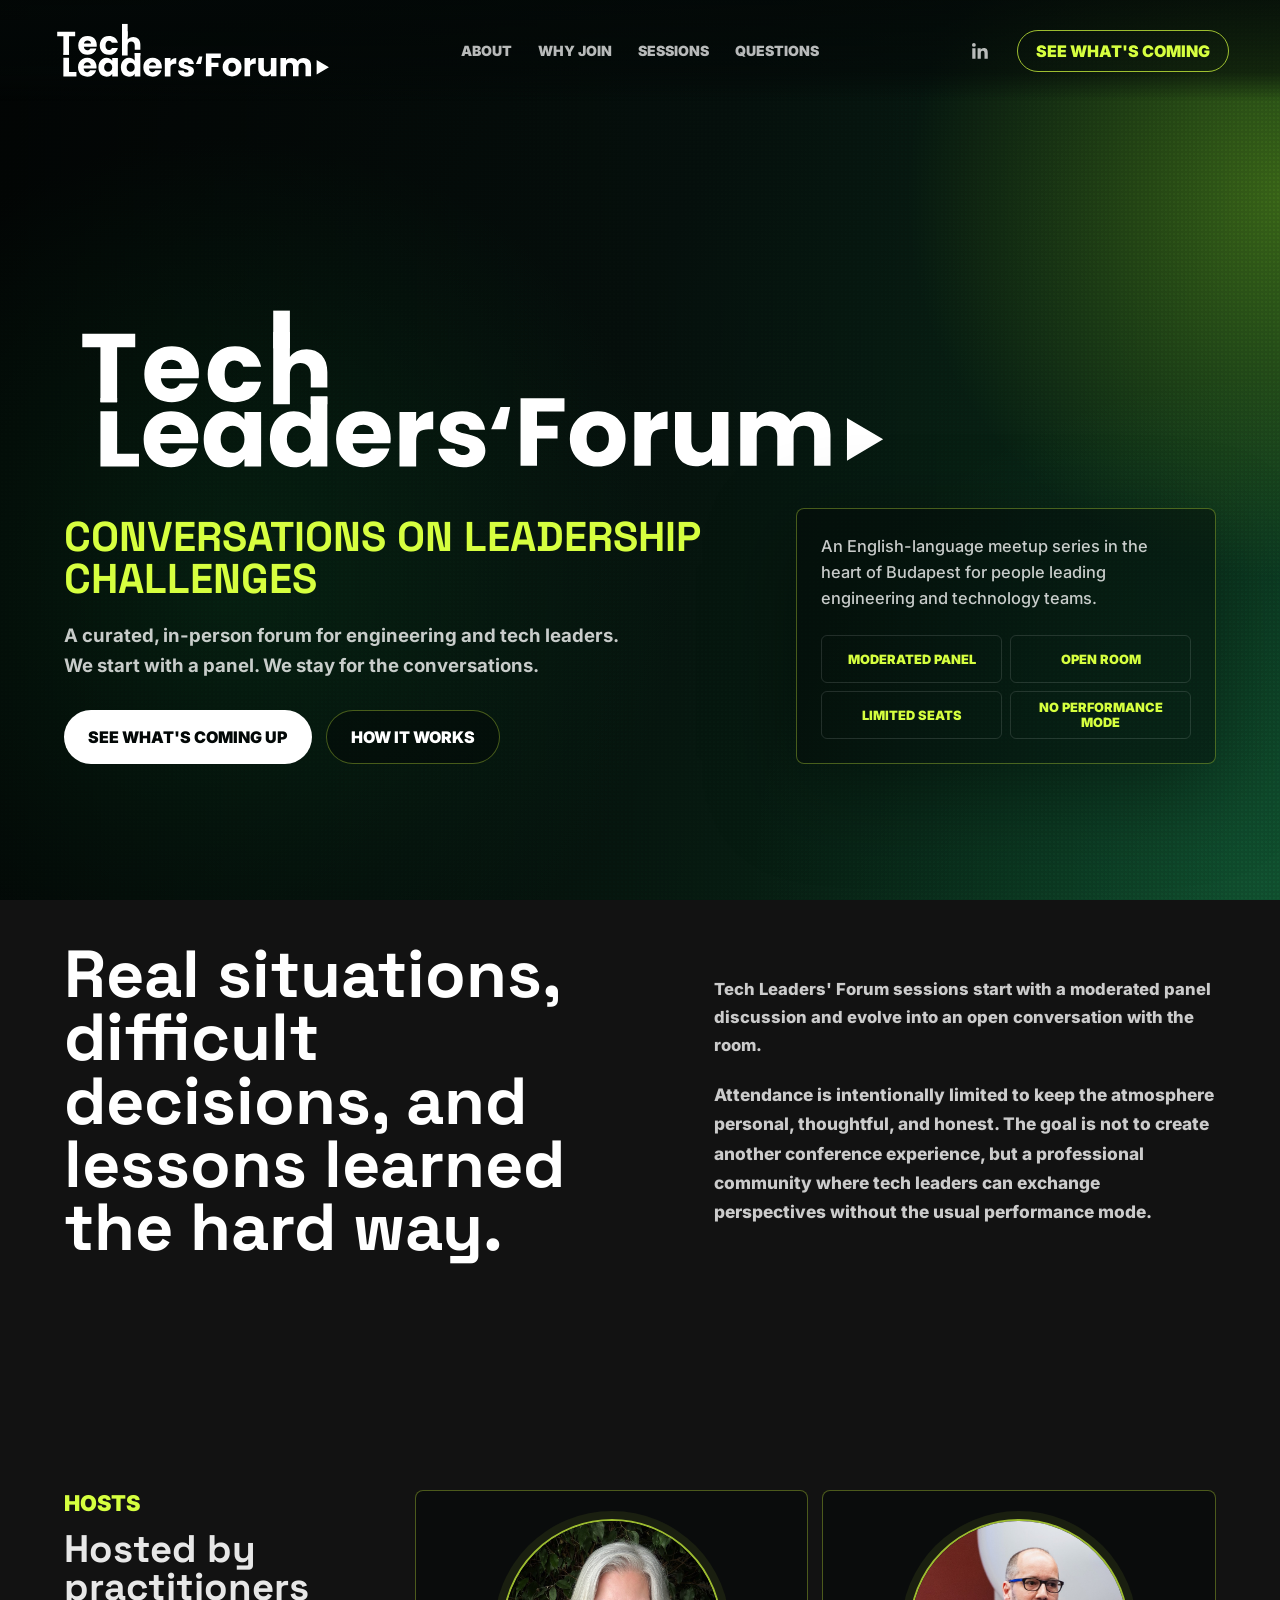
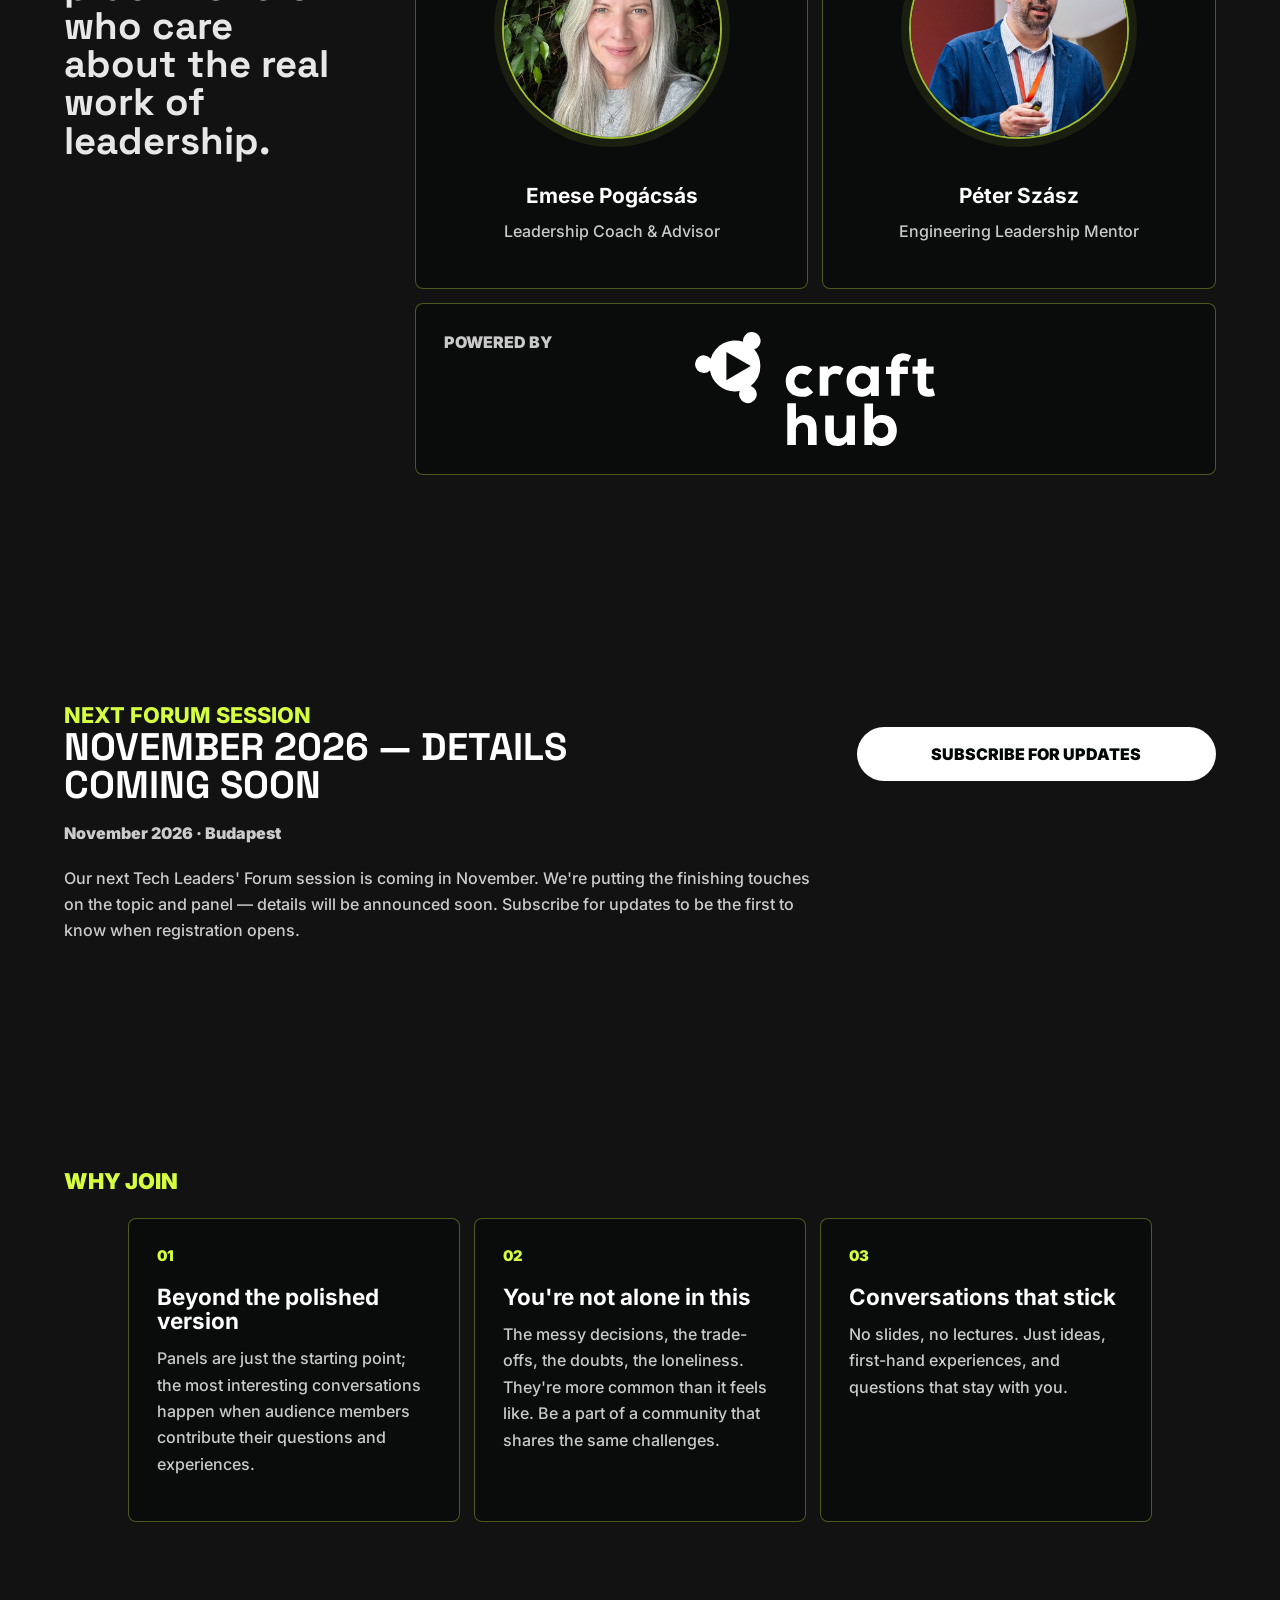
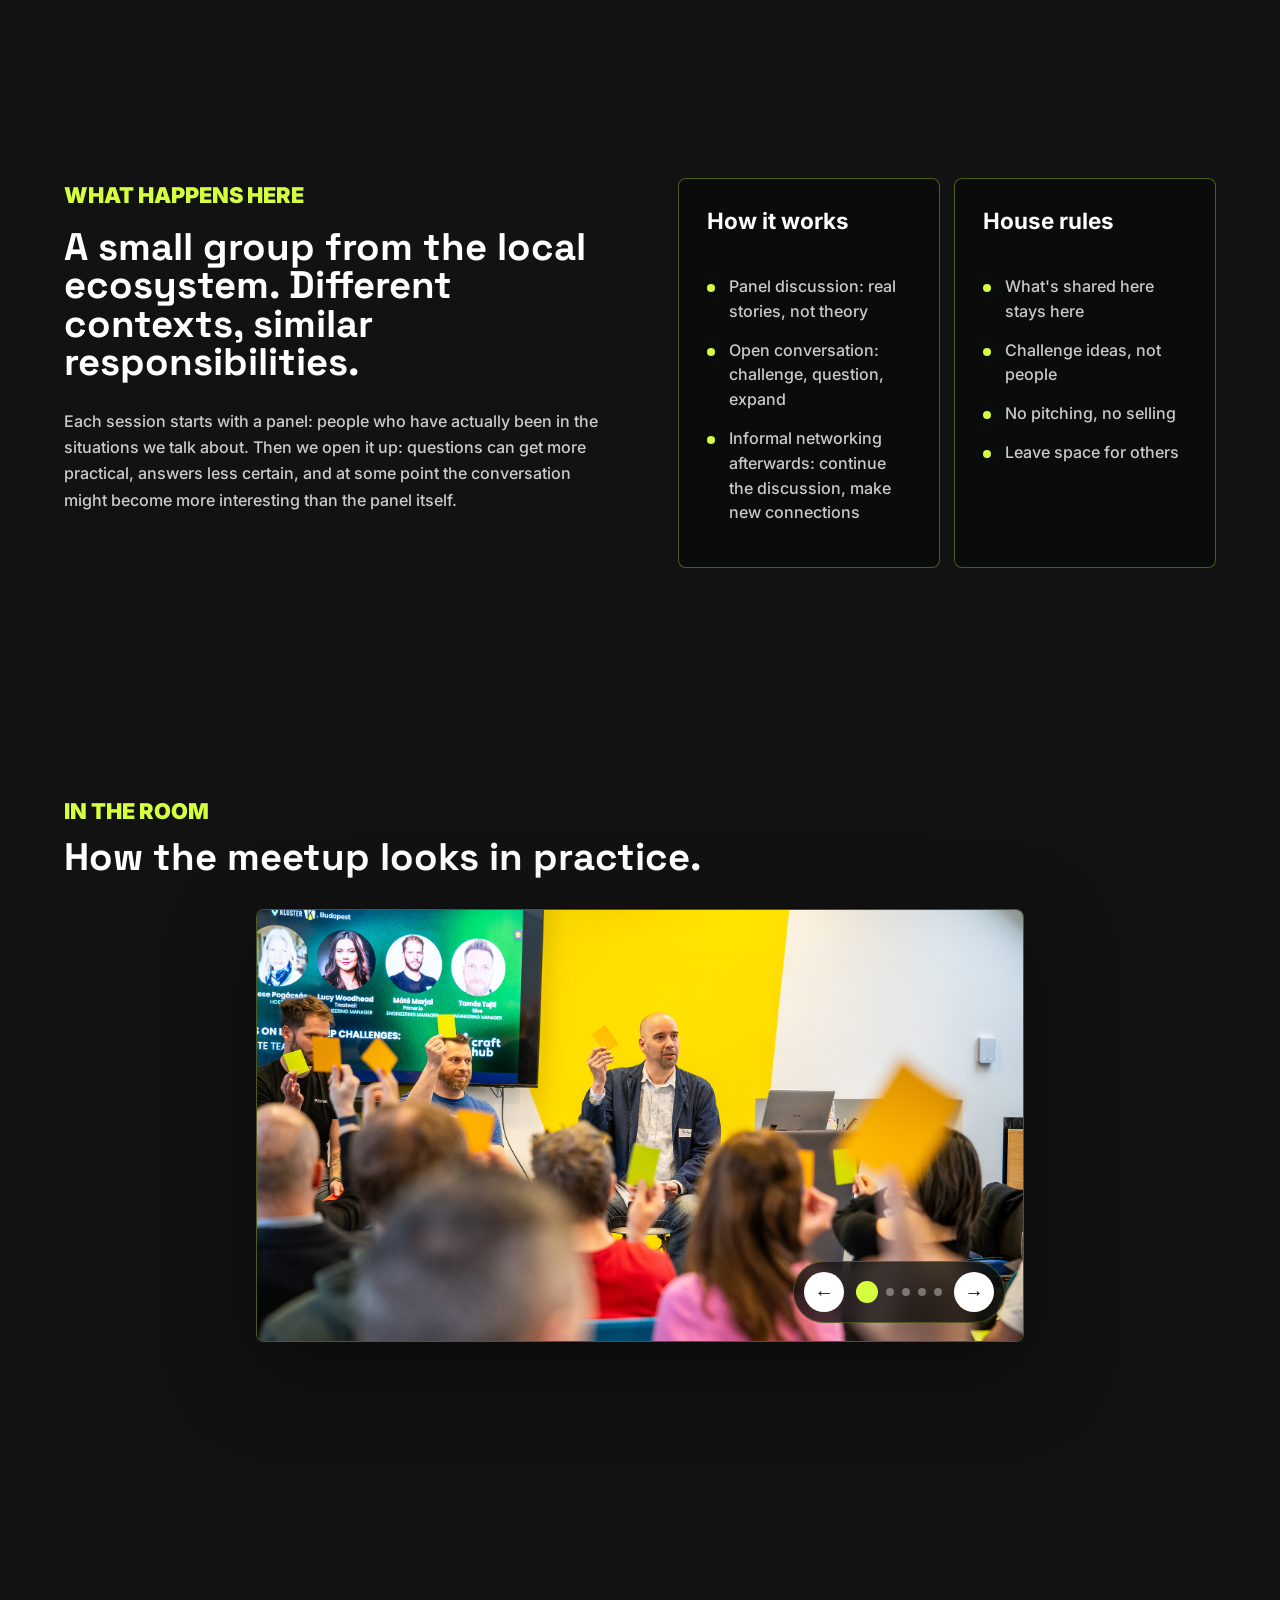
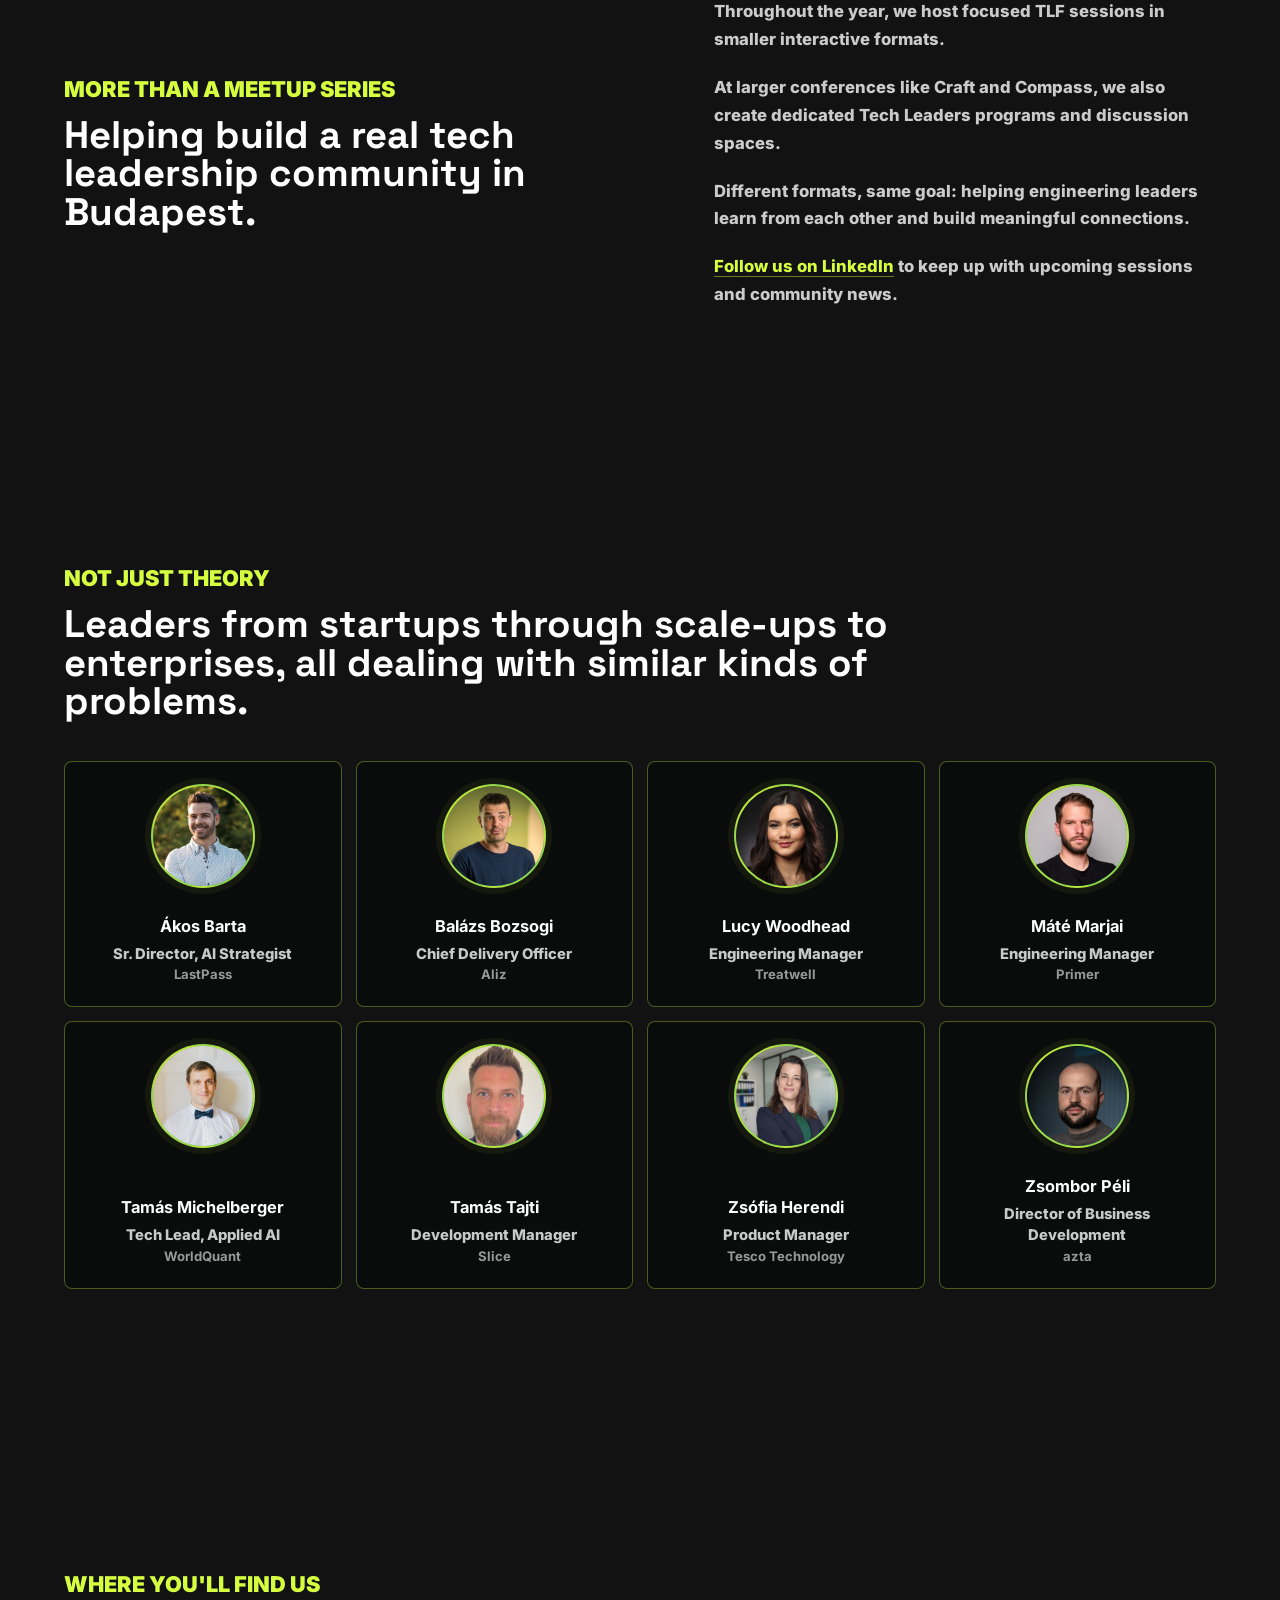
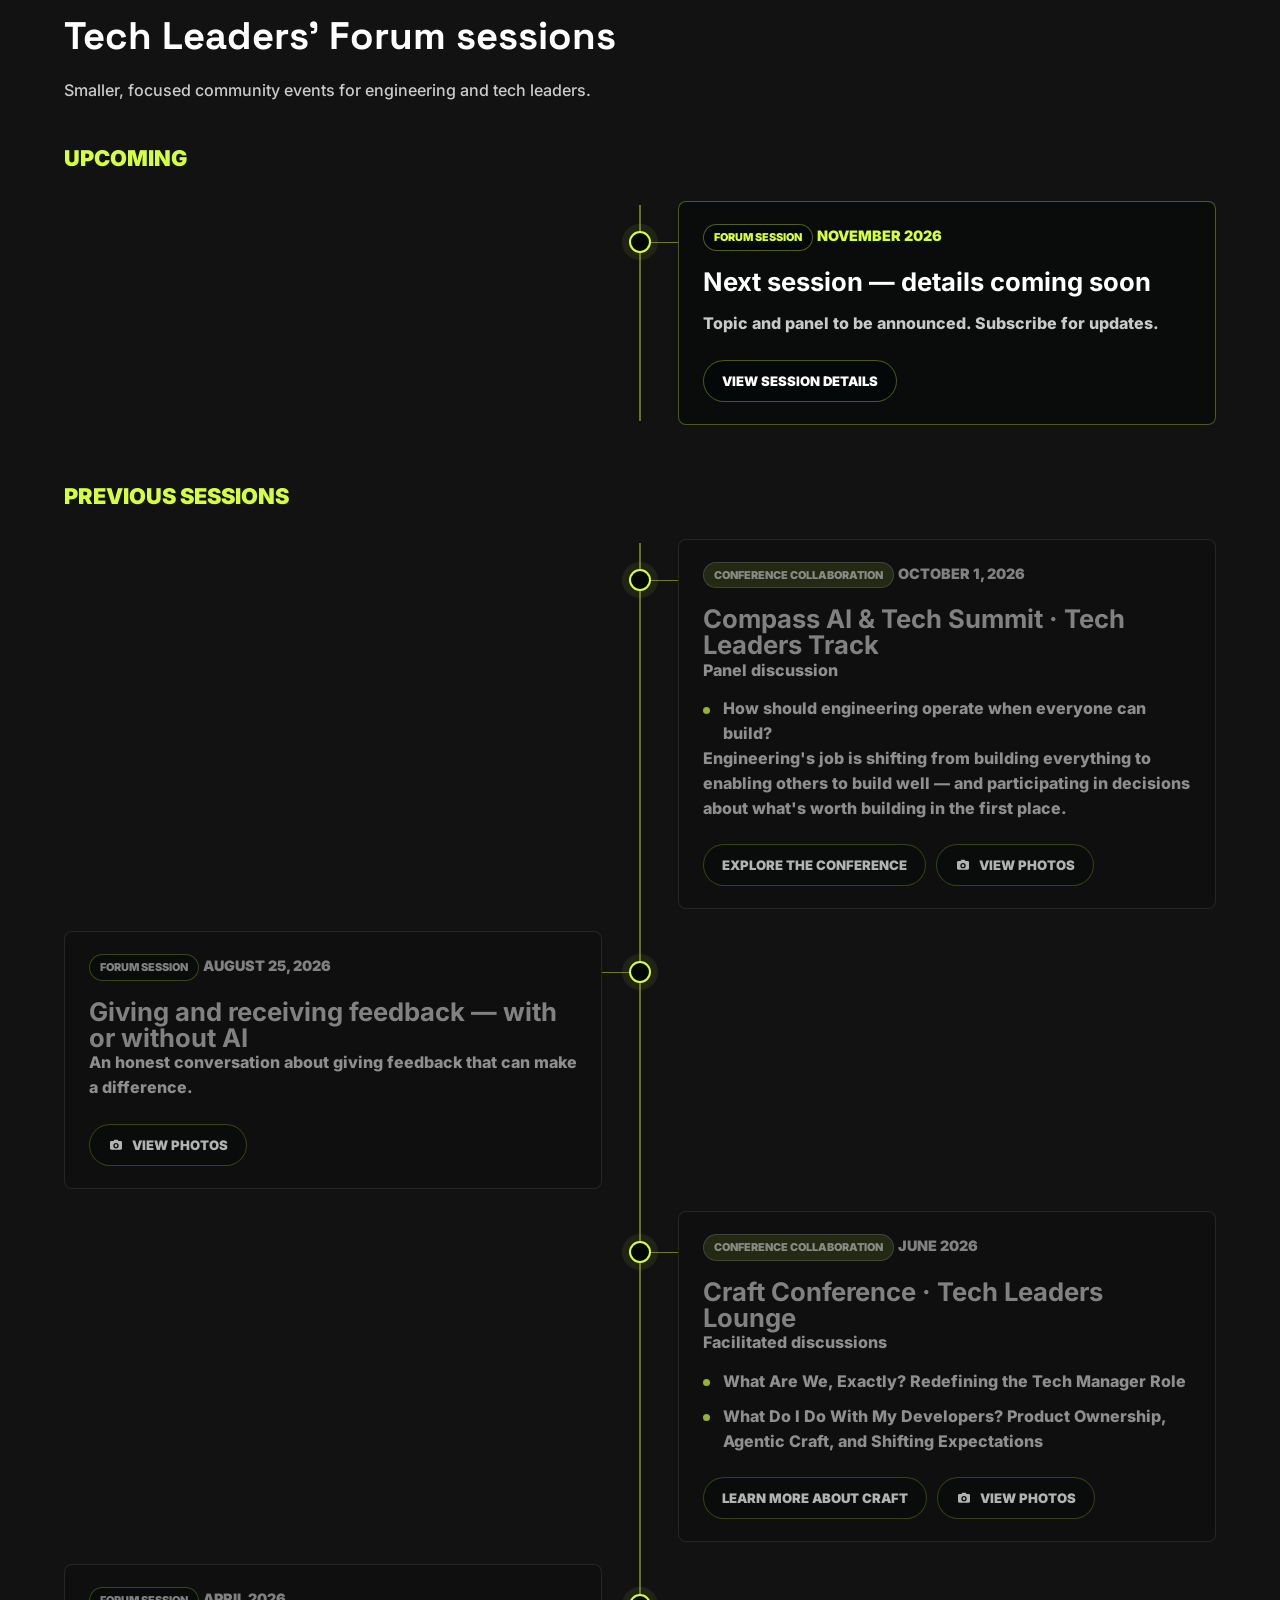
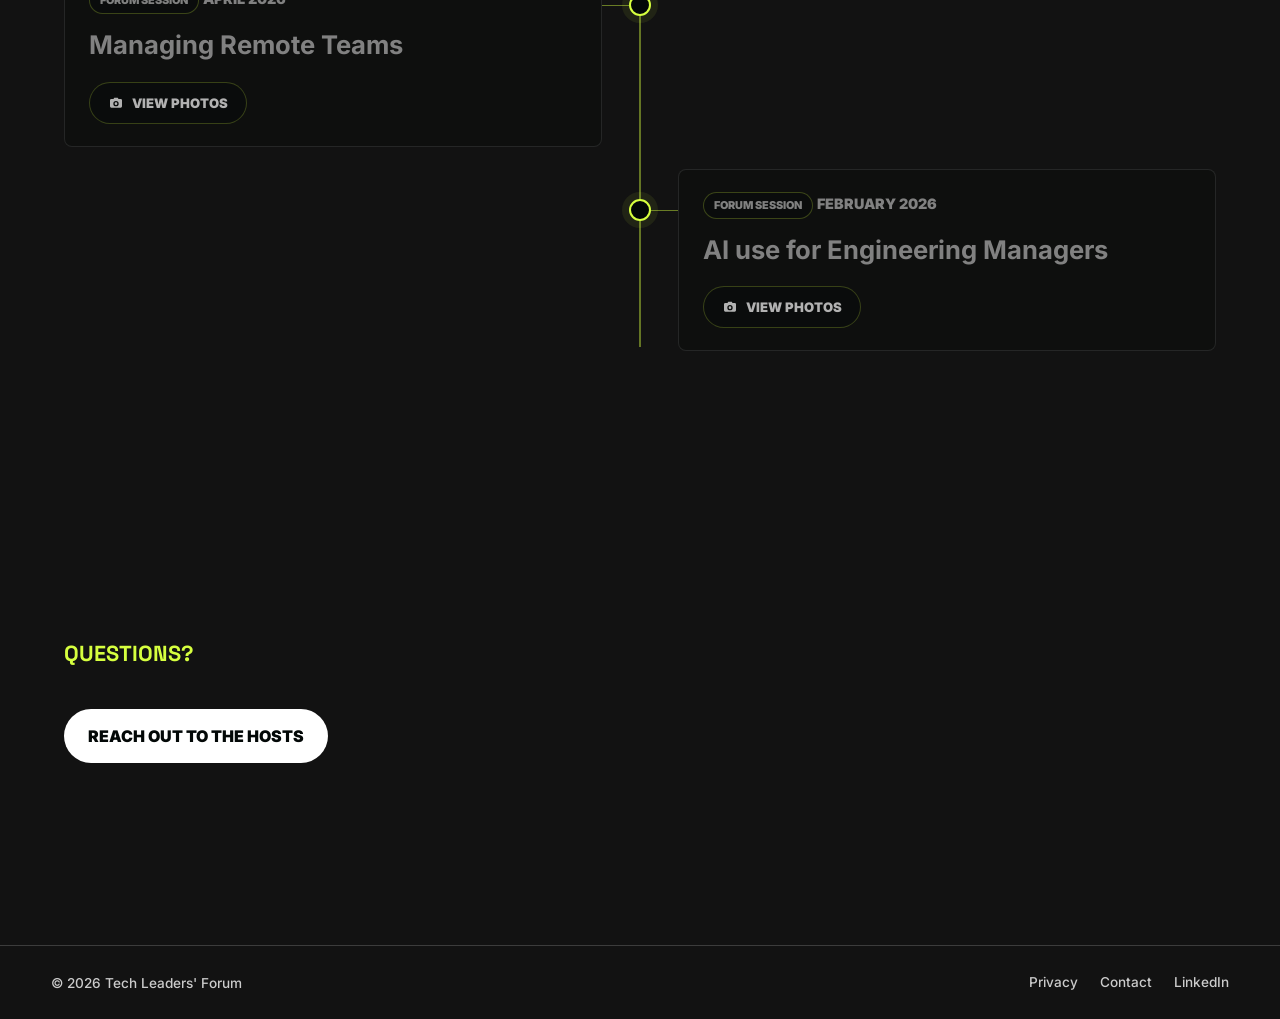
==== commit fe3e8c37: "Add photo album link to Compass session Co-Authored-By: Claude Opus 4.8 <noreply@anthropic.com> Clau" ====
--- a/index.html
+++ b/index.html
@@ -380,6 +380,21 @@
               </p>
               <div class="timeline-actions">
                 <a class="button ghost timeline-cta" href="https://compassaitechsummit.com/" target="_blank" rel="noopener">Explore the conference</a>
+                <a
+                  class="button ghost timeline-cta"
+                  href="https://www.flickr.com/photos/crafthub/albums/72177720335981061/"
+                  target="_blank"
+                  rel="noopener"
+                >
+                  <svg viewBox="0 0 24 24" aria-hidden="true" focusable="false">
+                    <path
+                      fill="currentColor"
+                      fill-rule="evenodd"
+                      d="M9.4 4h5.2l1.2 2H19a2 2 0 0 1 2 2v9a2 2 0 0 1-2 2H5a2 2 0 0 1-2-2V8a2 2 0 0 1 2-2h3.2L9.4 4Zm2.6 5a4 4 0 1 0 0 8 4 4 0 0 0 0-8Zm0 2a2 2 0 1 1 0 4 2 2 0 0 1 0-4Z"
+                    />
+                  </svg>
+                  View photos
+                </a>
               </div>
             </article>
             <div class="timeline-node" aria-hidden="true">
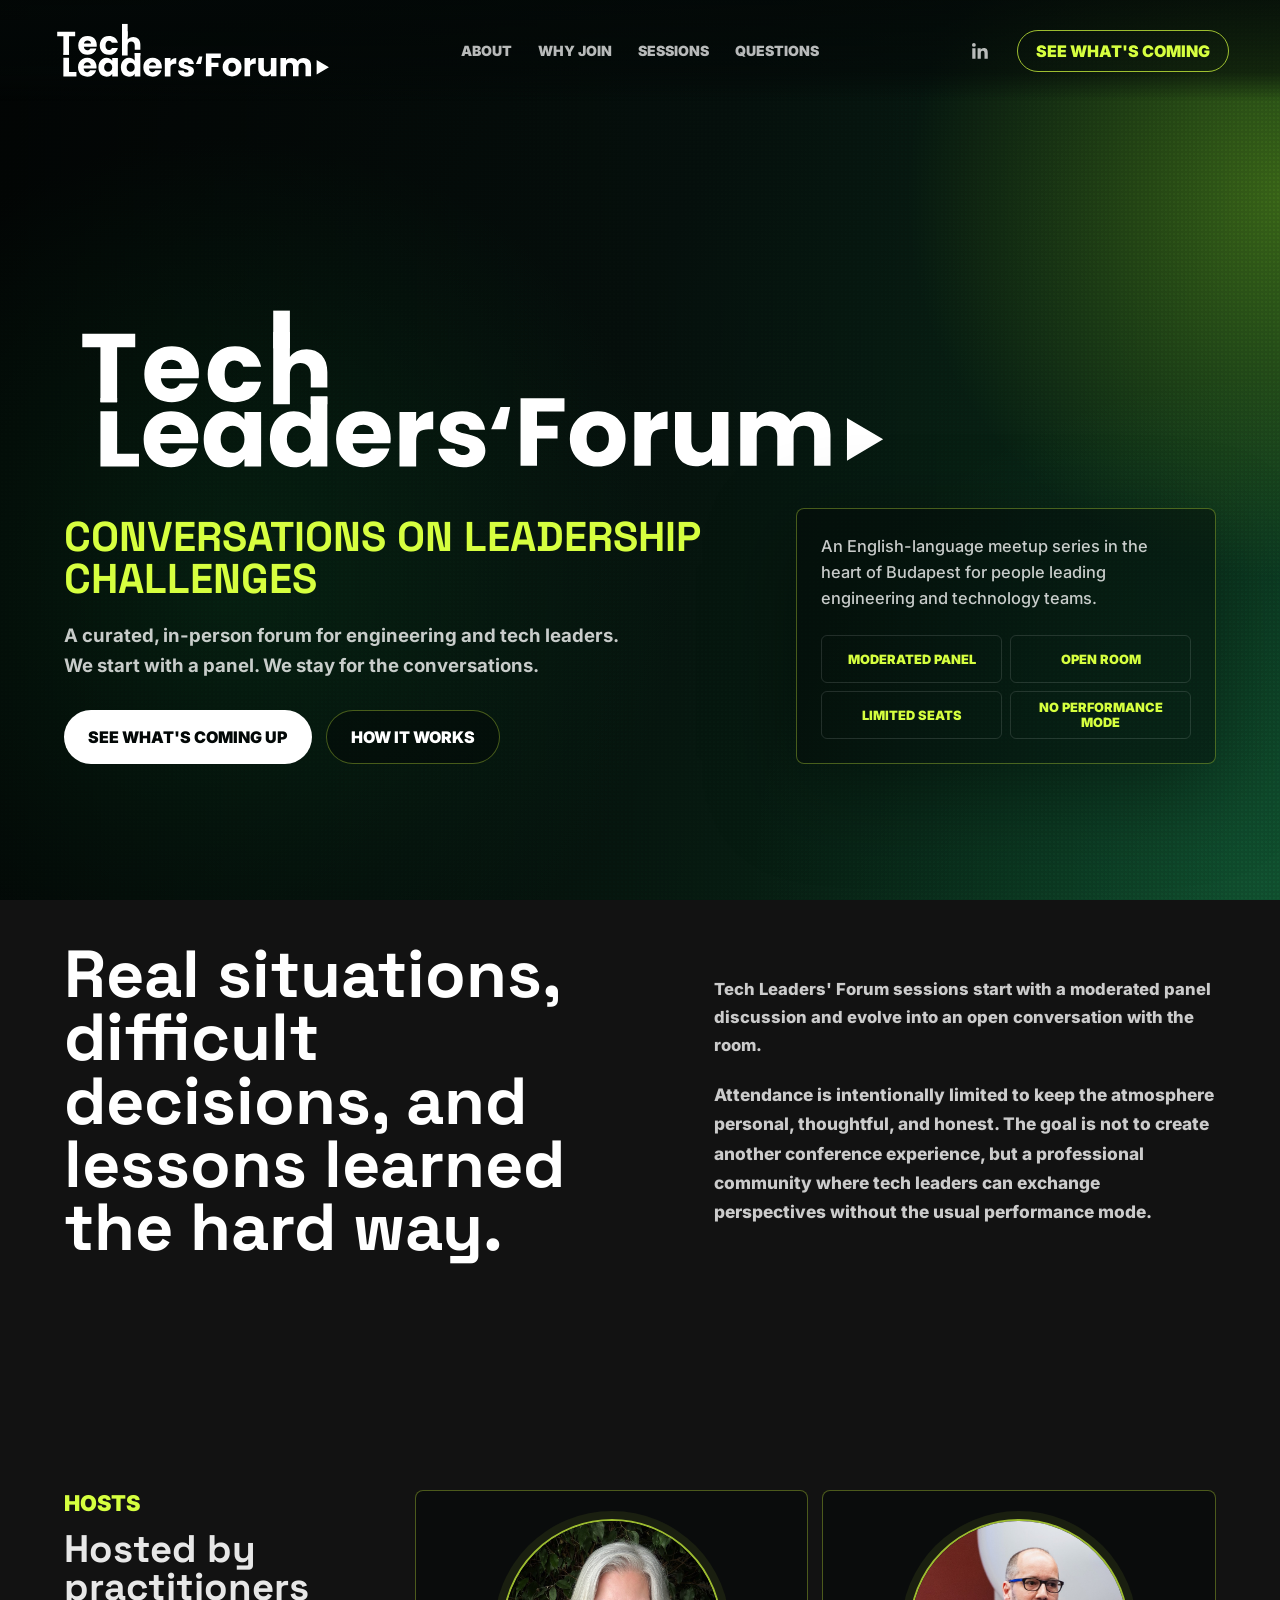
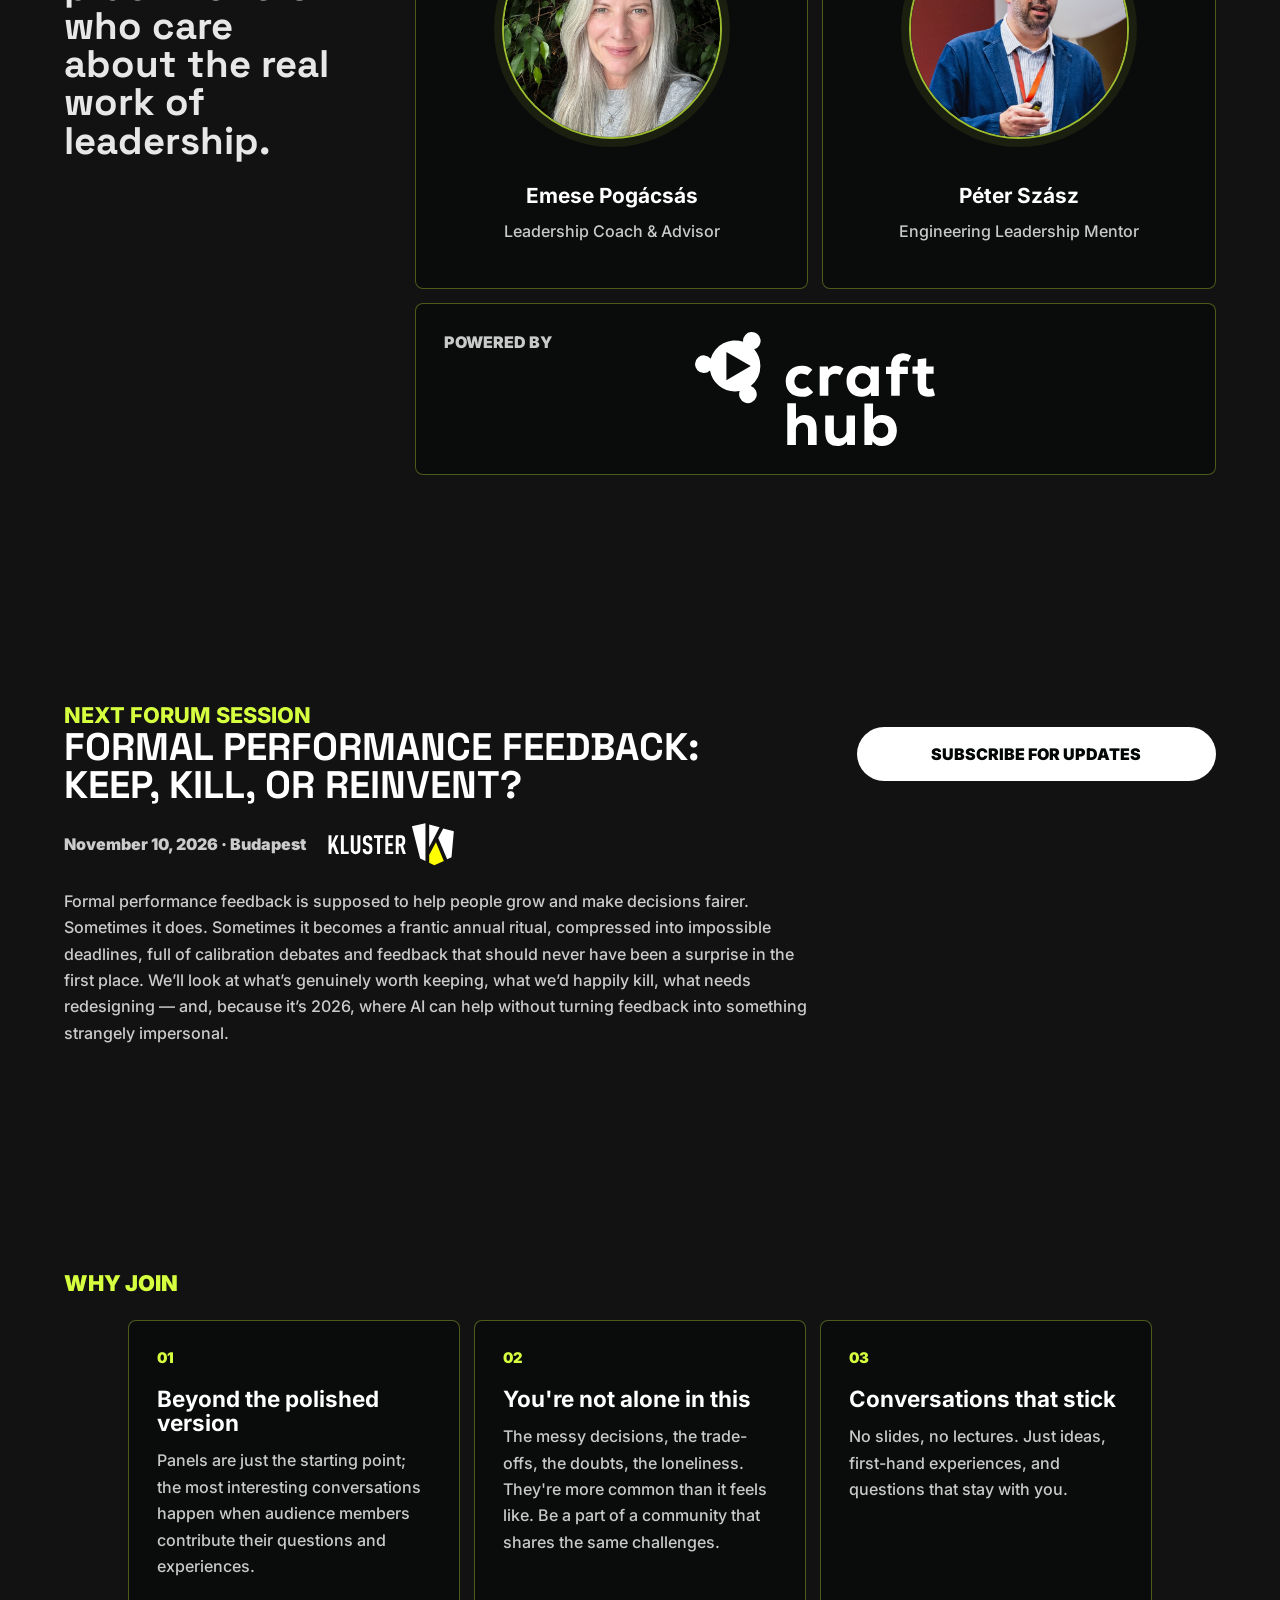
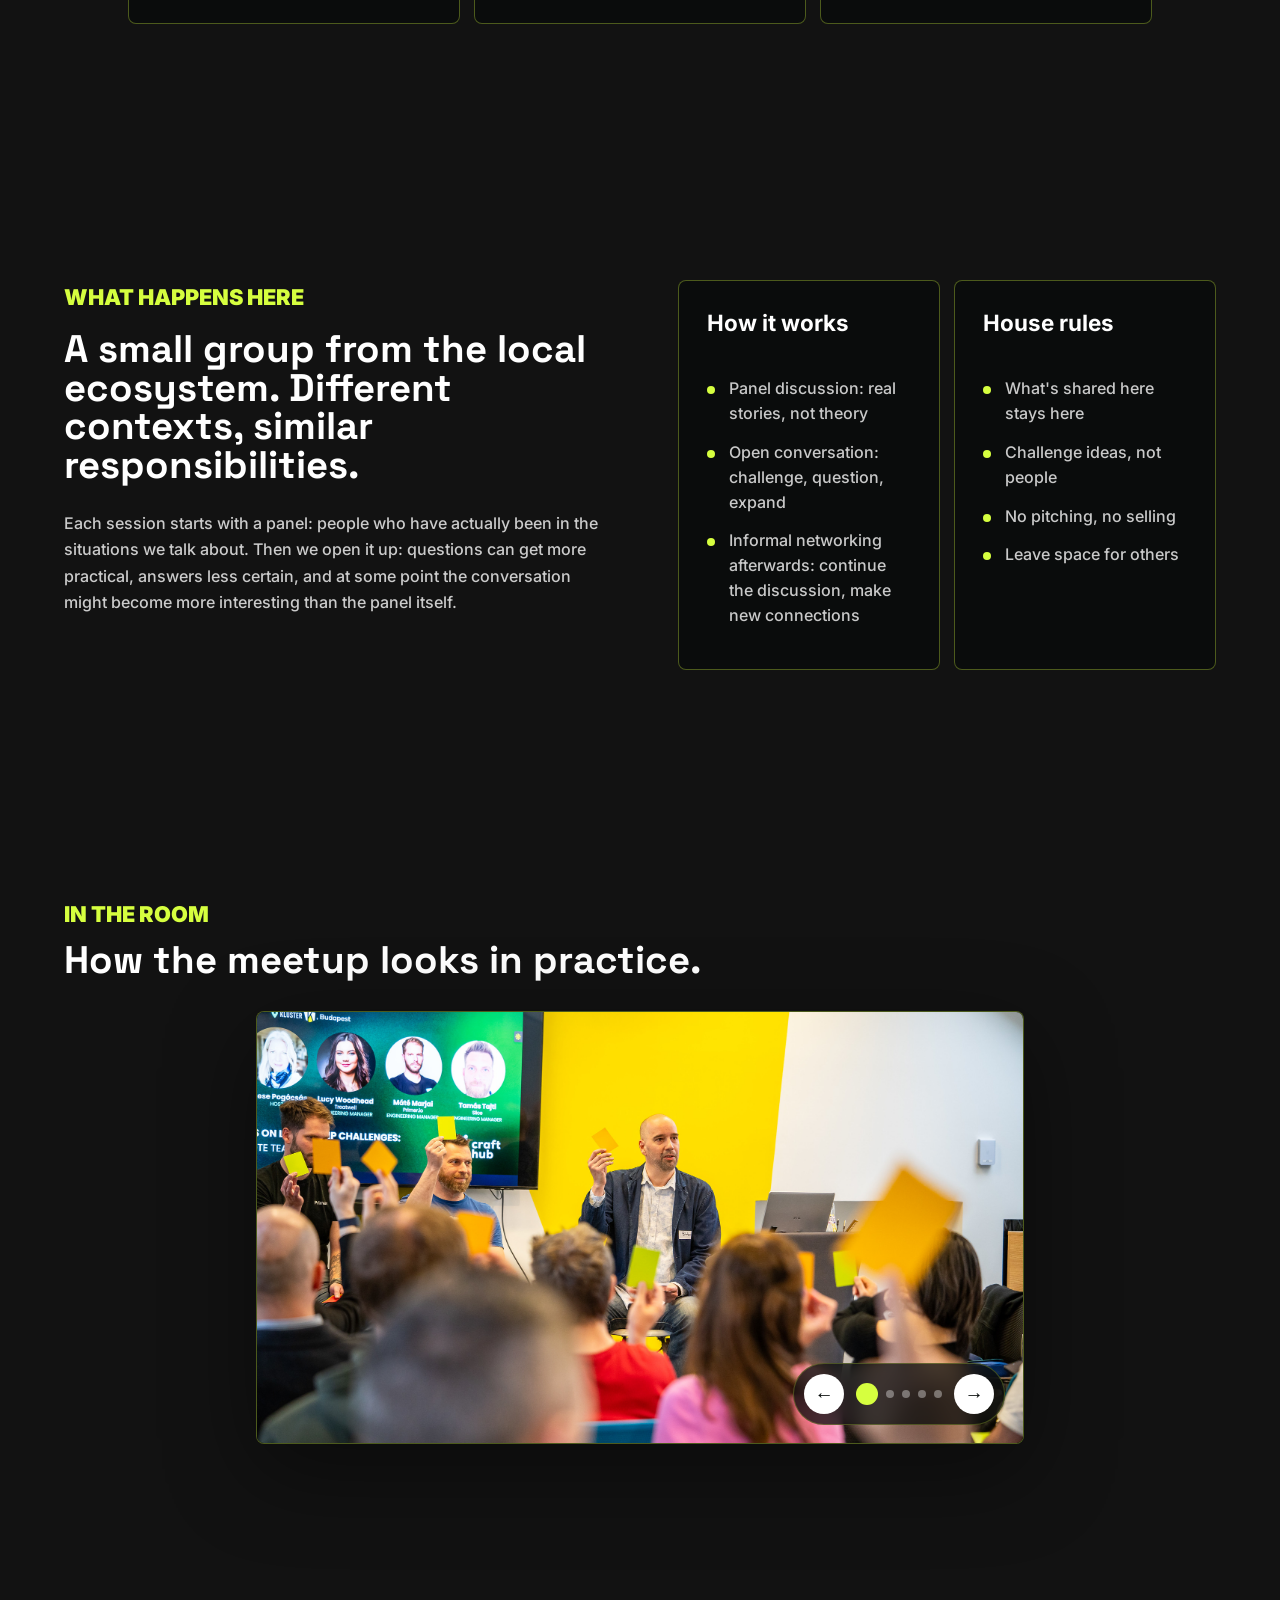
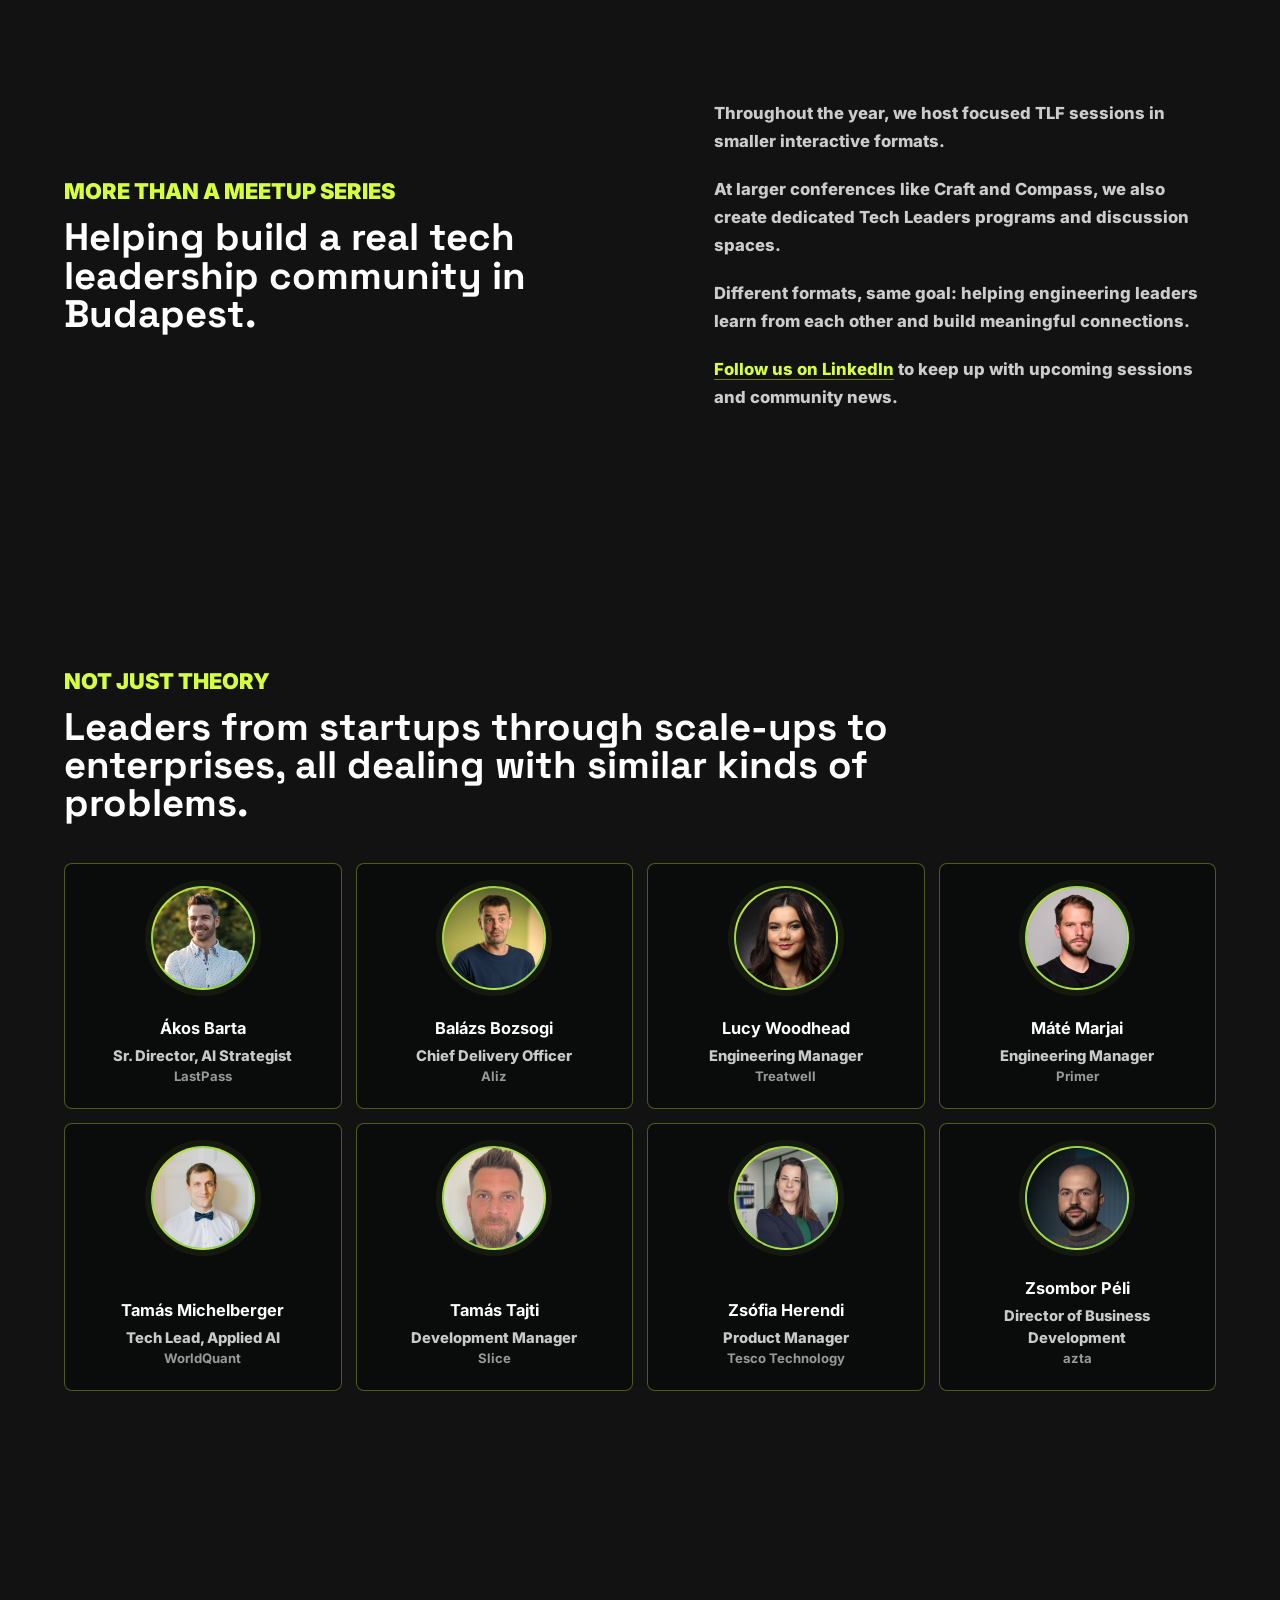
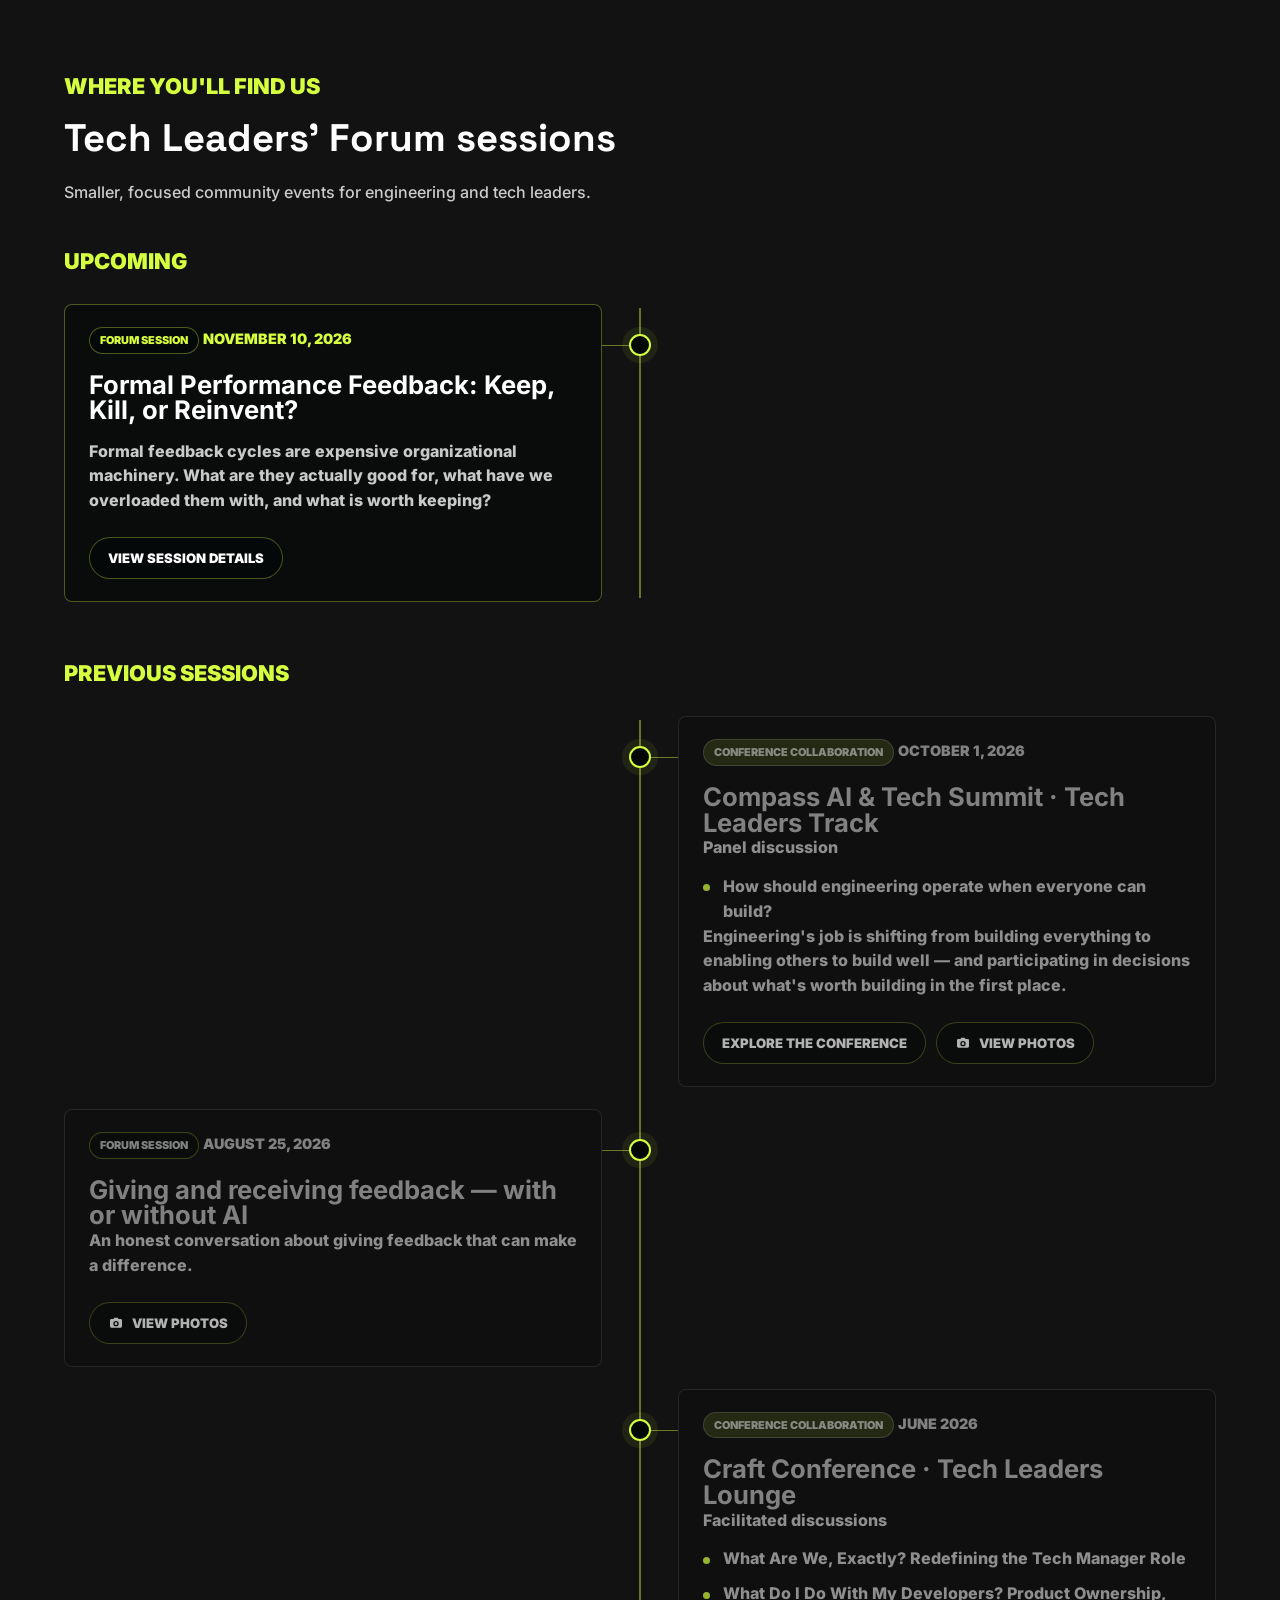
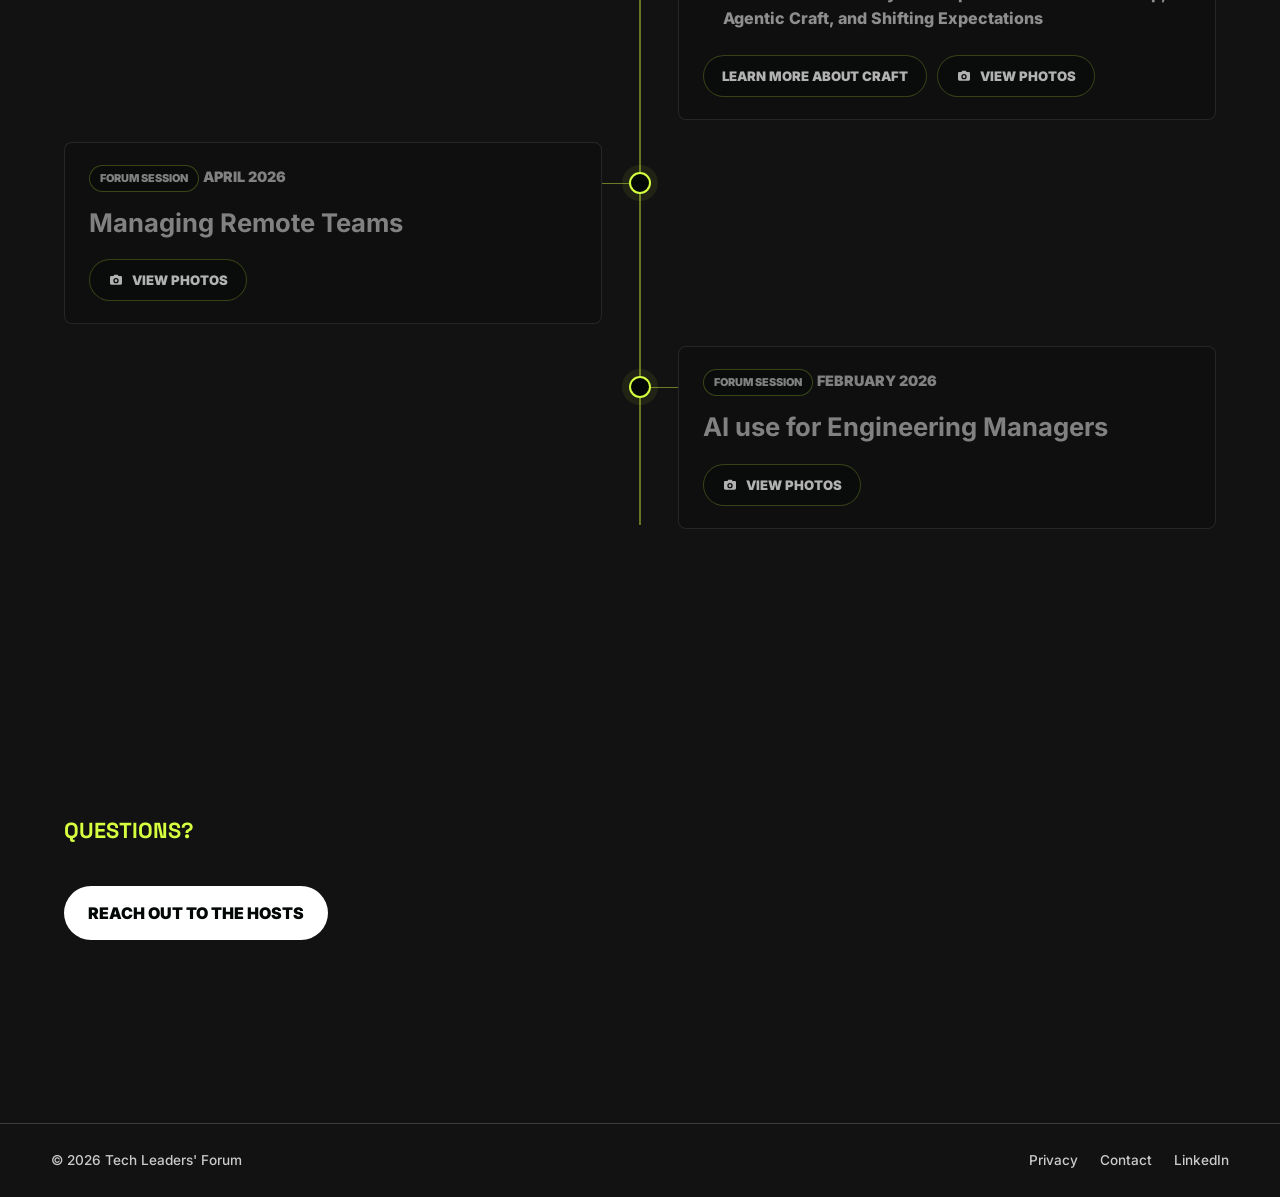
==== commit 6324c4aa: "Update November forum session details" ====
--- a/index.html
+++ b/index.html
@@ -134,12 +134,15 @@
       <section class="next-session" id="next-session" aria-labelledby="next-title">
         <div>
           <p class="section-label">Next Forum Session</p>
-          <h2 id="next-title">November 2026 — details coming soon</h2>
+          <h2 id="next-title">Formal Performance Feedback: Keep, Kill, or Reinvent?</h2>
           <div class="session-meta">
-            <span>November 2026 · Budapest</span>
+            <span>November 10, 2026 · Budapest</span>
+            <a href="https://kluster.hu/en/home/" target="_blank" aria-label="Visit Kluster">
+              <img src="./assets/kluster.svg" alt="Kluster" />
+            </a>
           </div>
           <p class="next-description">
-            Our next Tech Leaders' Forum session is coming in November. We're putting the finishing touches on the topic and panel — details will be announced soon. Subscribe for updates to be the first to know when registration opens.
+            Formal performance feedback is supposed to help people grow and make decisions fairer. Sometimes it does. Sometimes it becomes a frantic annual ritual, compressed into impossible deadlines, full of calibration debates and feedback that should never have been a surprise in the first place. We’ll look at what’s genuinely worth keeping, what we’d happily kill, what needs redesigning — and, because it’s 2026, where AI can help without turning feedback into something strangely impersonal.
           </p>
         </div>
         <div class="next-actions">
@@ -349,12 +352,12 @@
         </div>
         <h3 class="timeline-group-title">Upcoming</h3>
         <div class="session-timeline" aria-label="Upcoming appearances and sessions">
-          <div class="session-item session-item-right">
+          <div class="session-item session-item-left">
             <article class="forum-session">
               <span class="session-badge">Forum Session</span>
-              <strong>November 2026</strong>
-              <h3>Next session — details coming soon</h3>
-              <p>Topic and panel to be announced. Subscribe for updates.</p>
+              <strong>November 10, 2026</strong>
+              <h3>Formal Performance Feedback: Keep, Kill, or Reinvent?</h3>
+              <p>Formal feedback cycles are expensive organizational machinery. What are they actually good for, what have we overloaded them with, and what is worth keeping?</p>
               <a class="button ghost timeline-cta" href="#next-session">View session details</a>
             </article>
             <div class="timeline-node" aria-hidden="true">
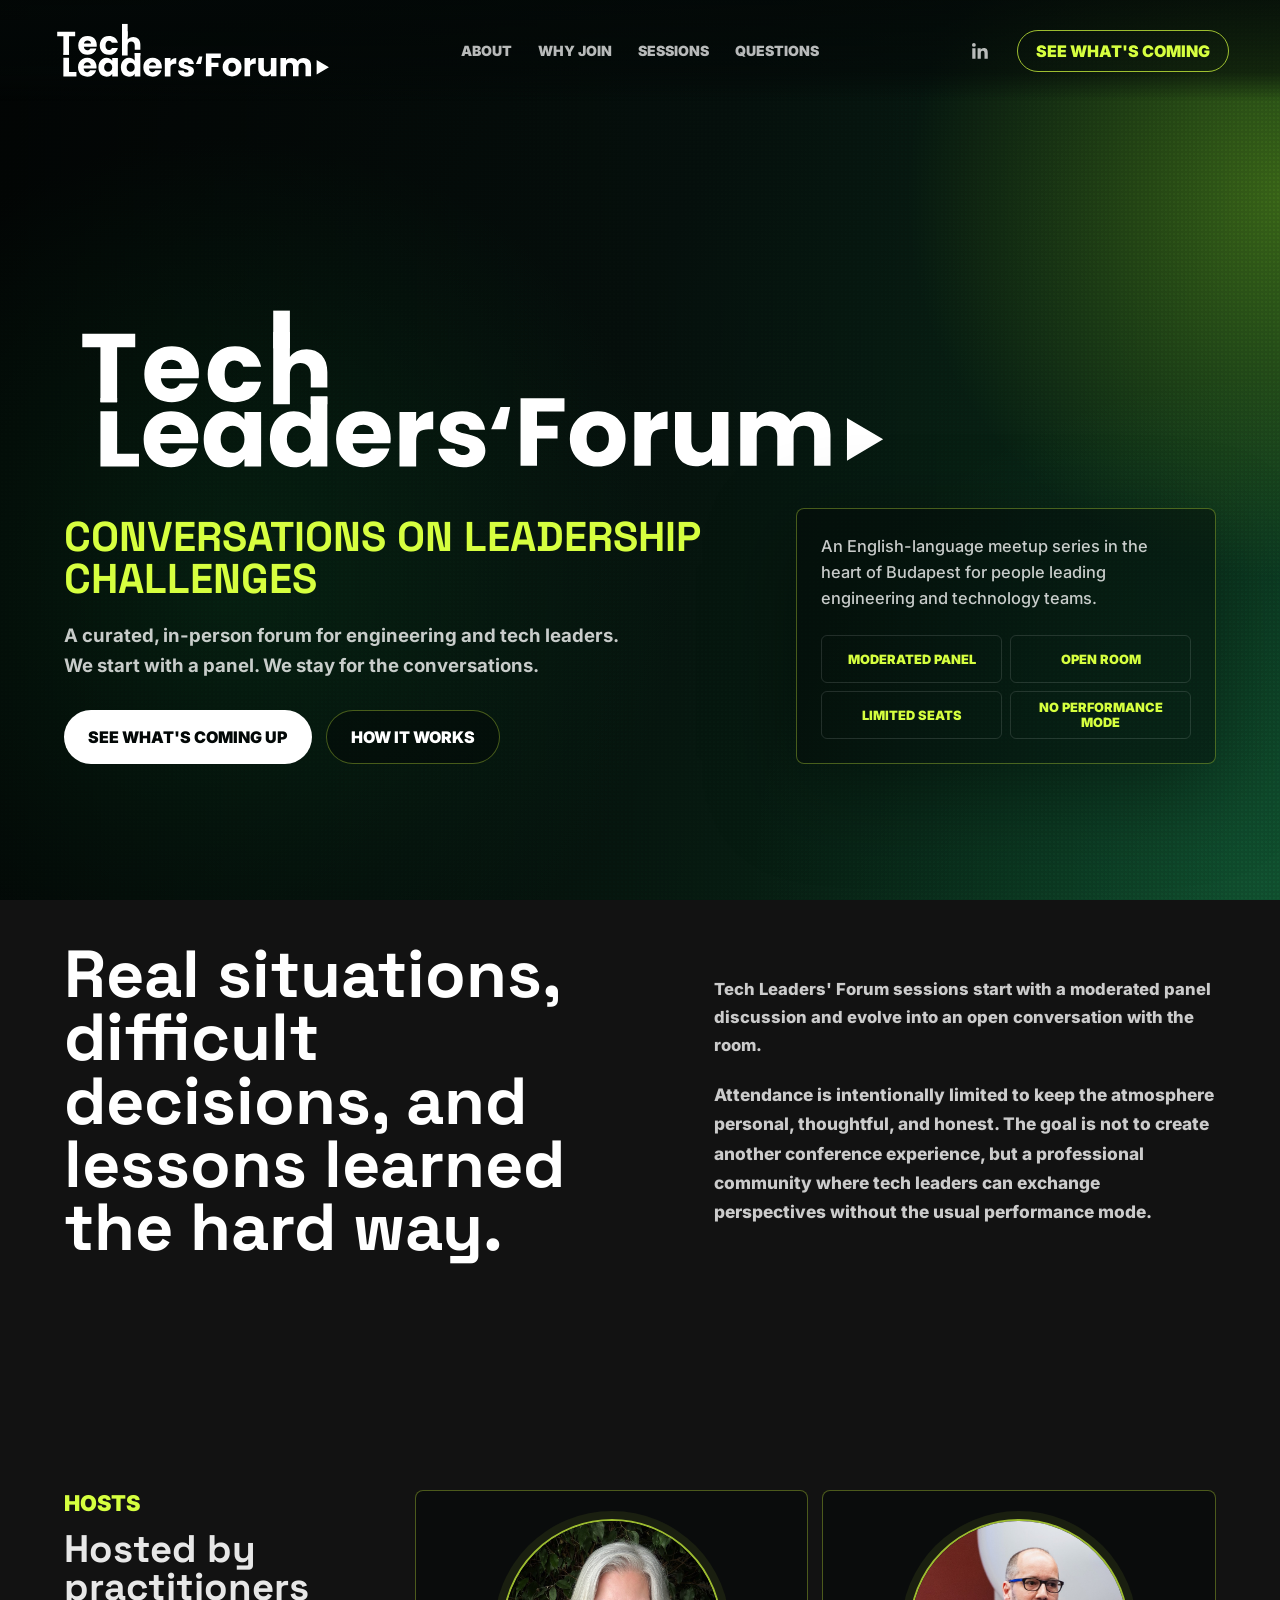
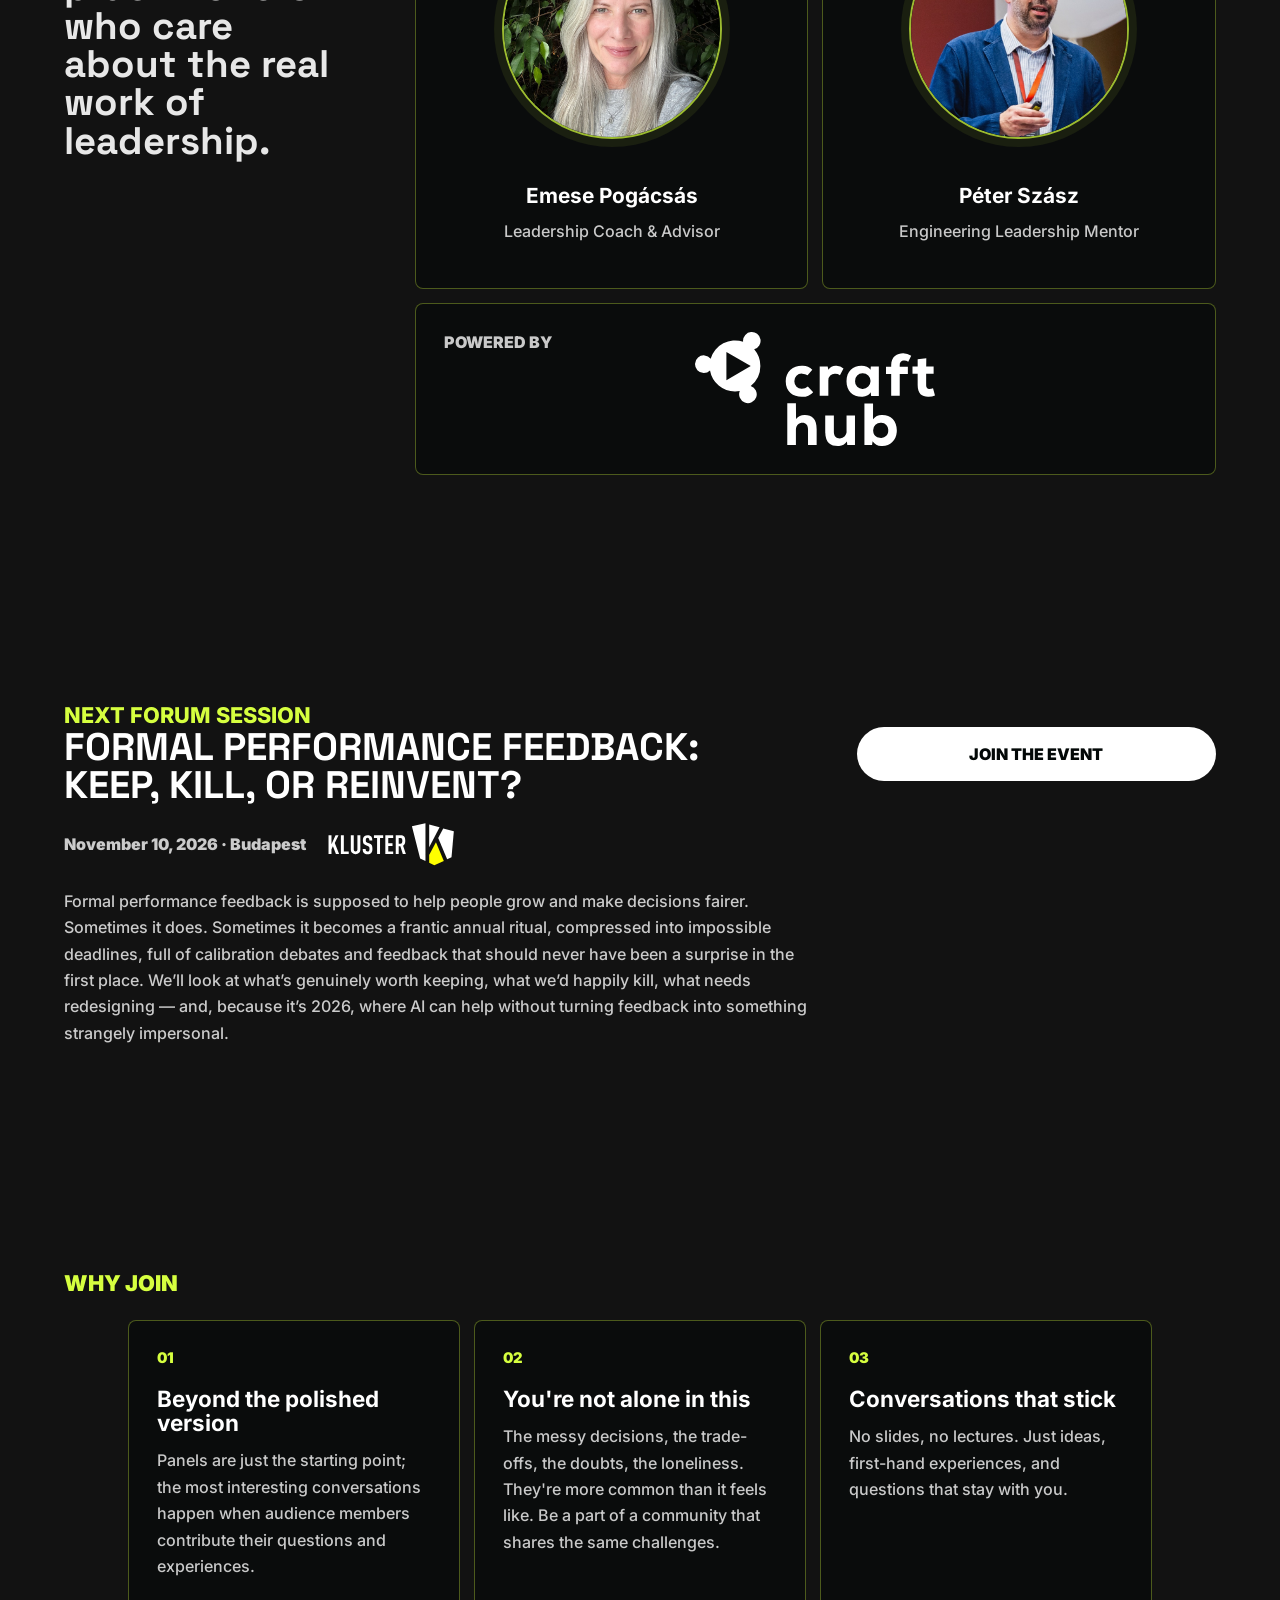
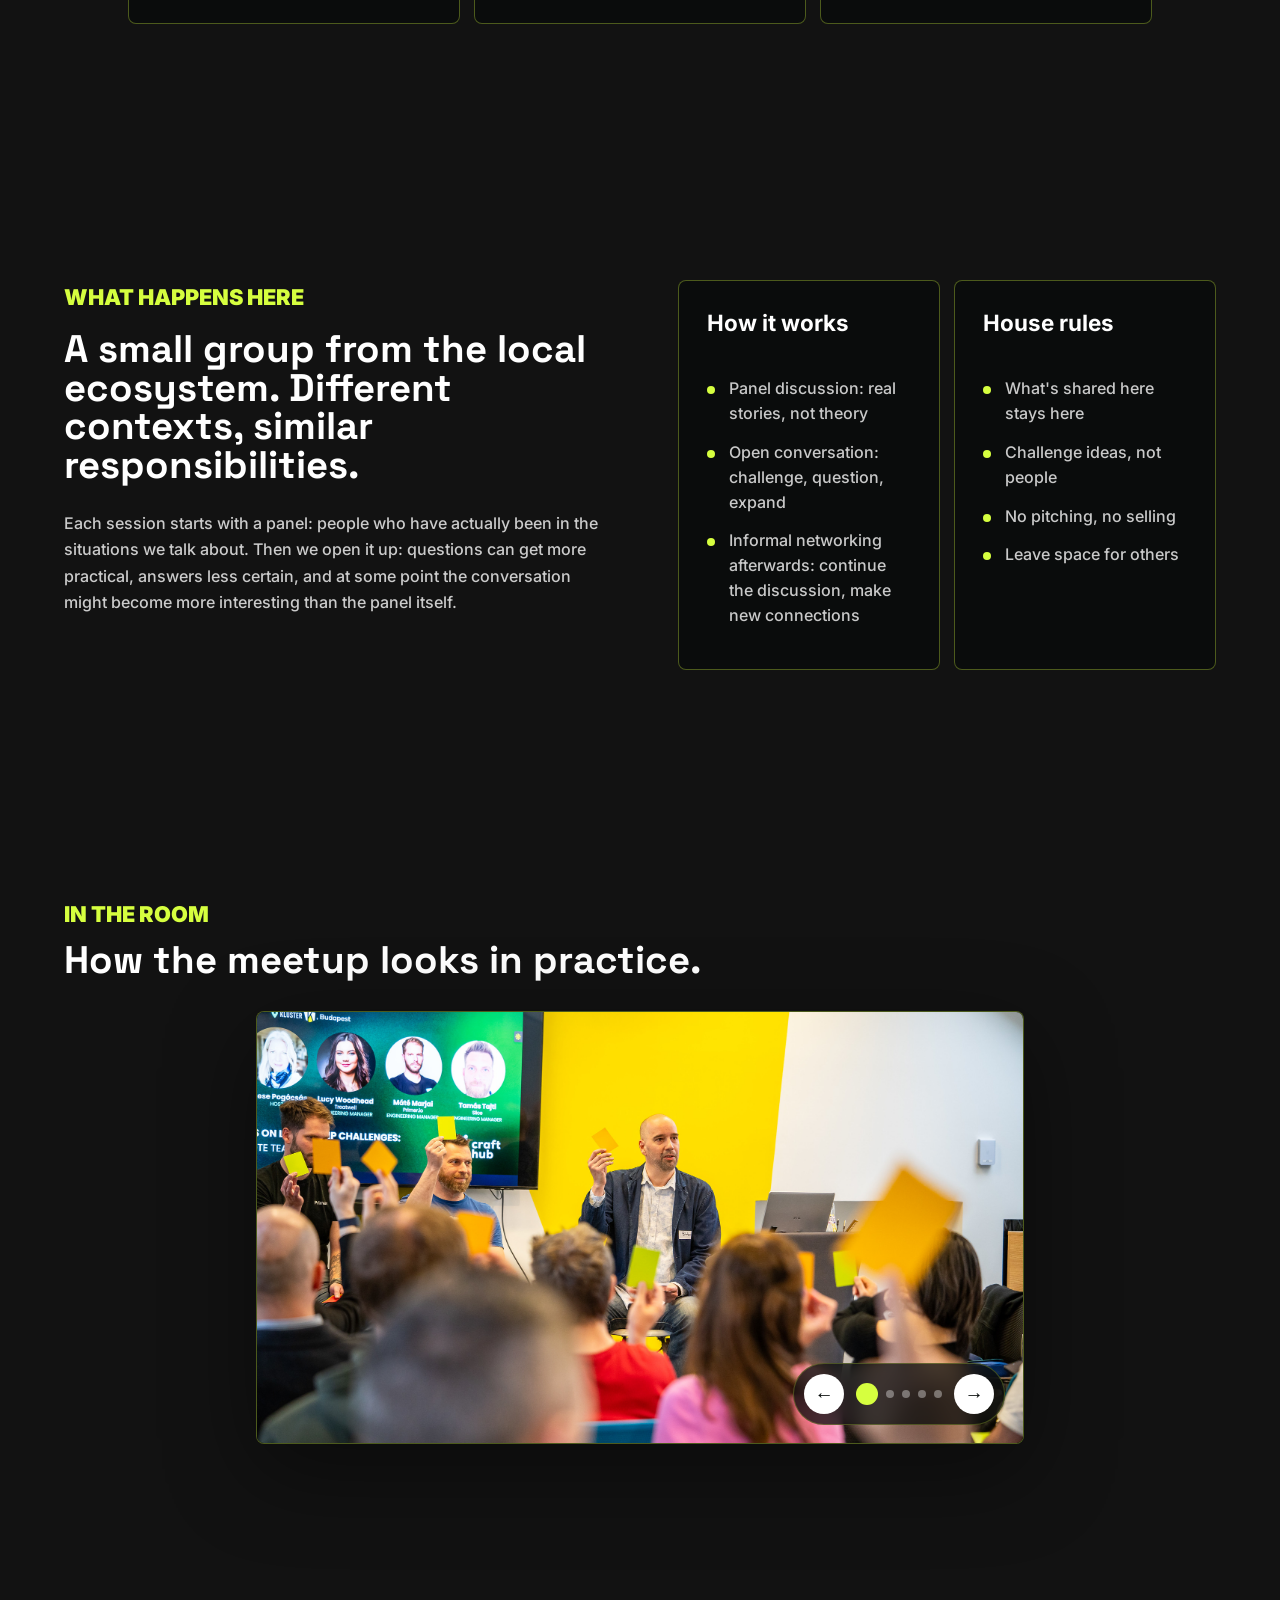
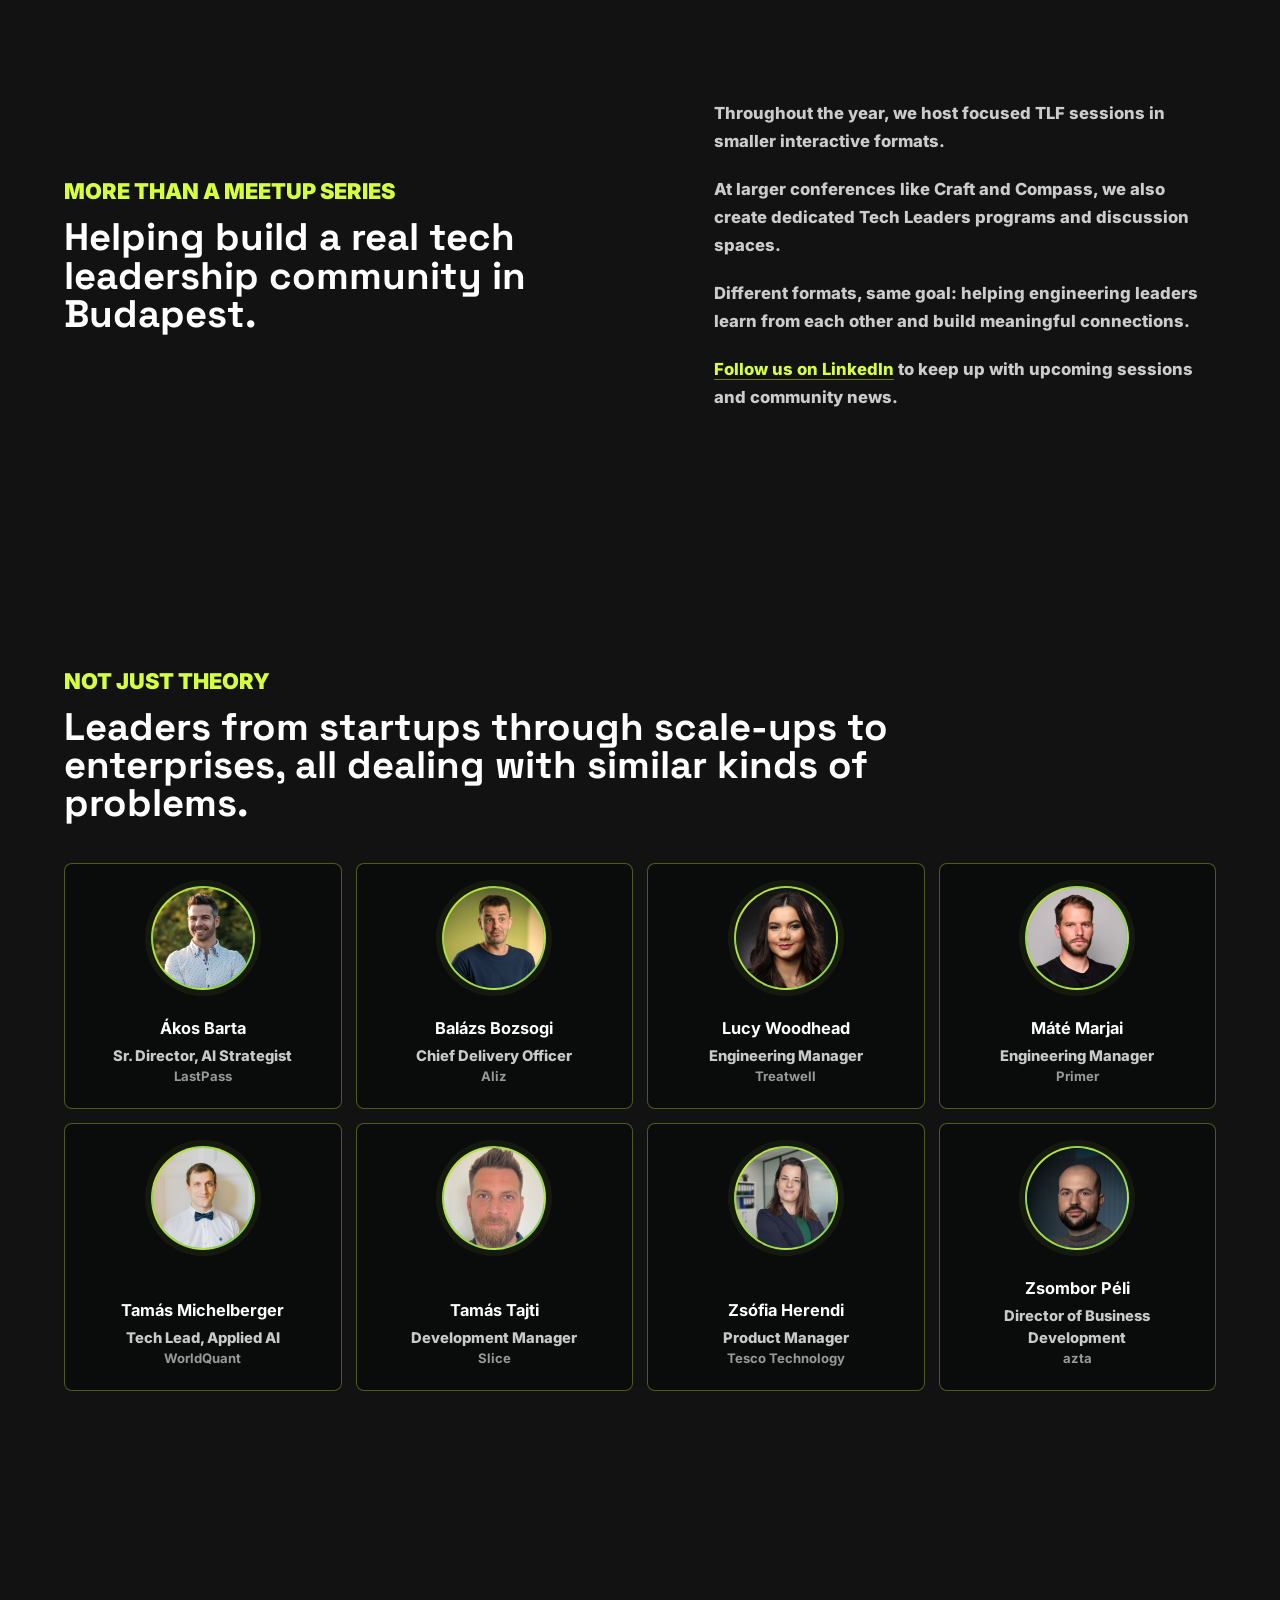
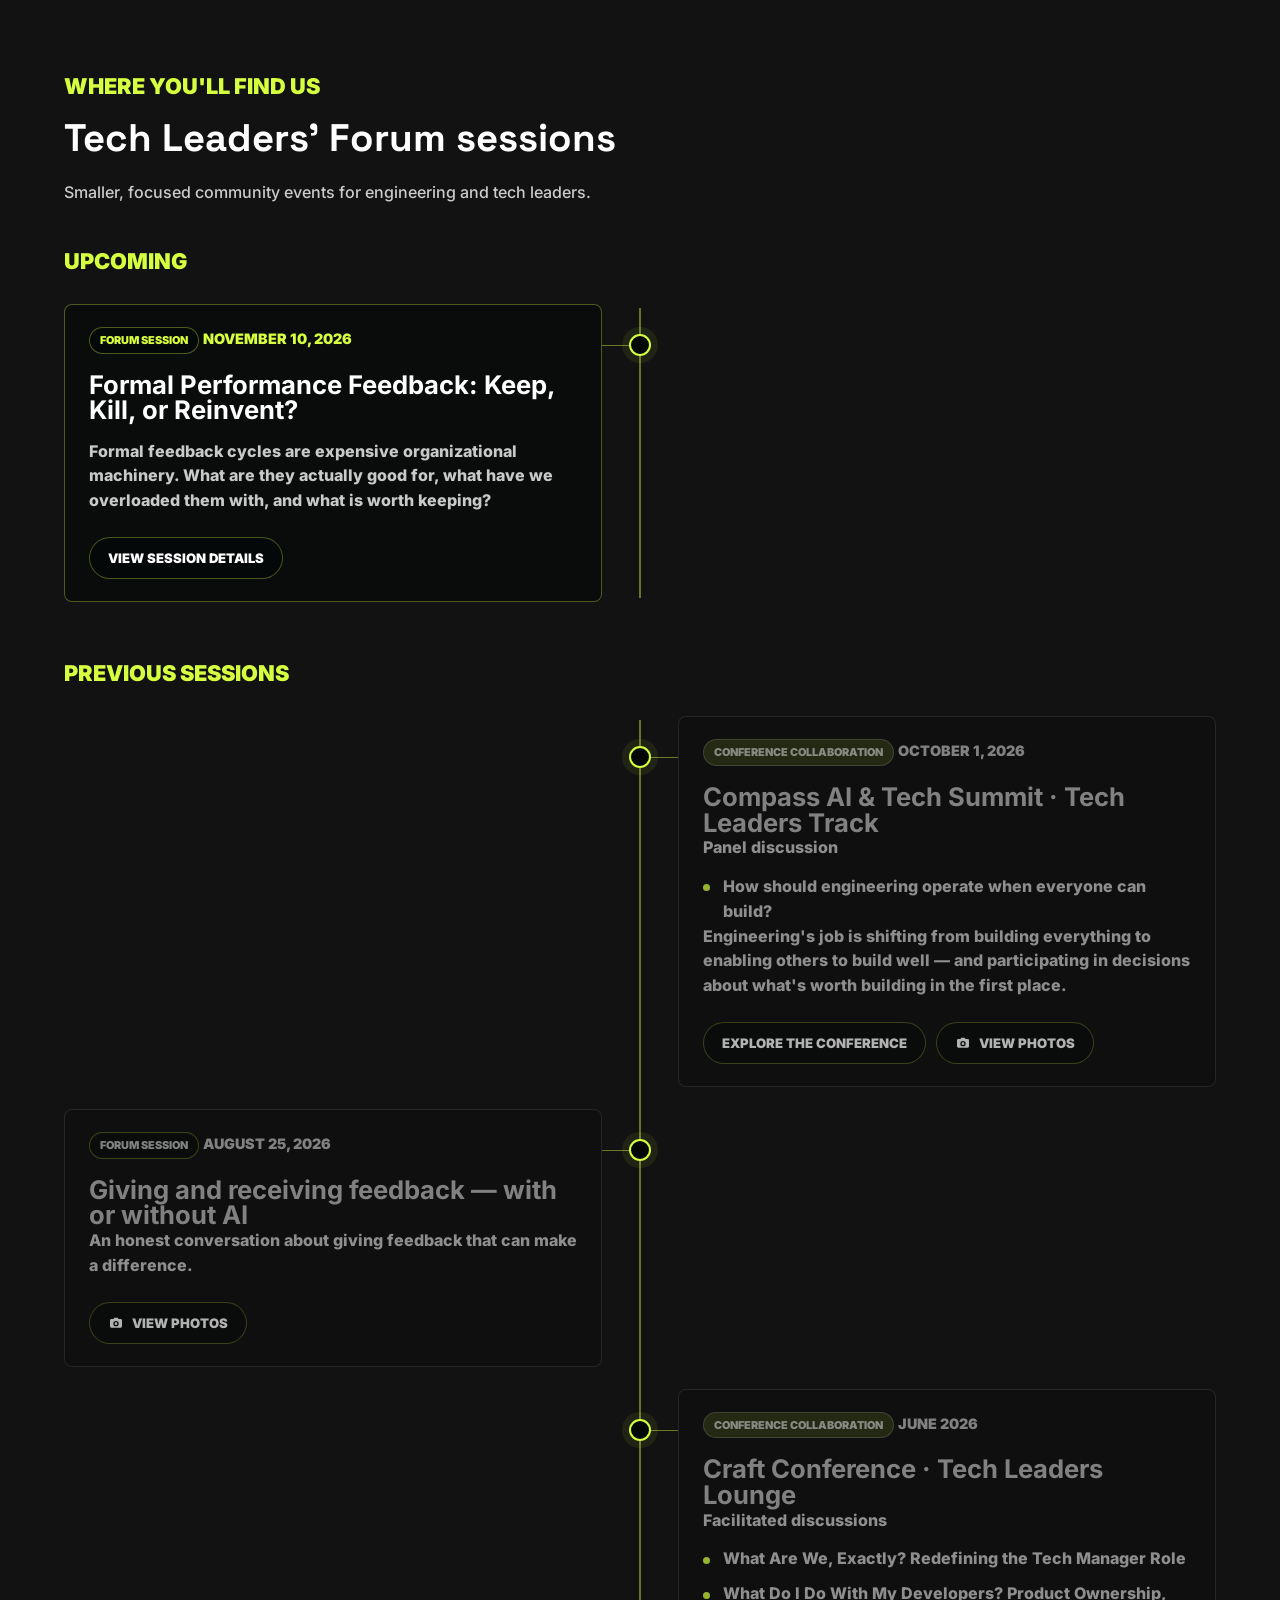
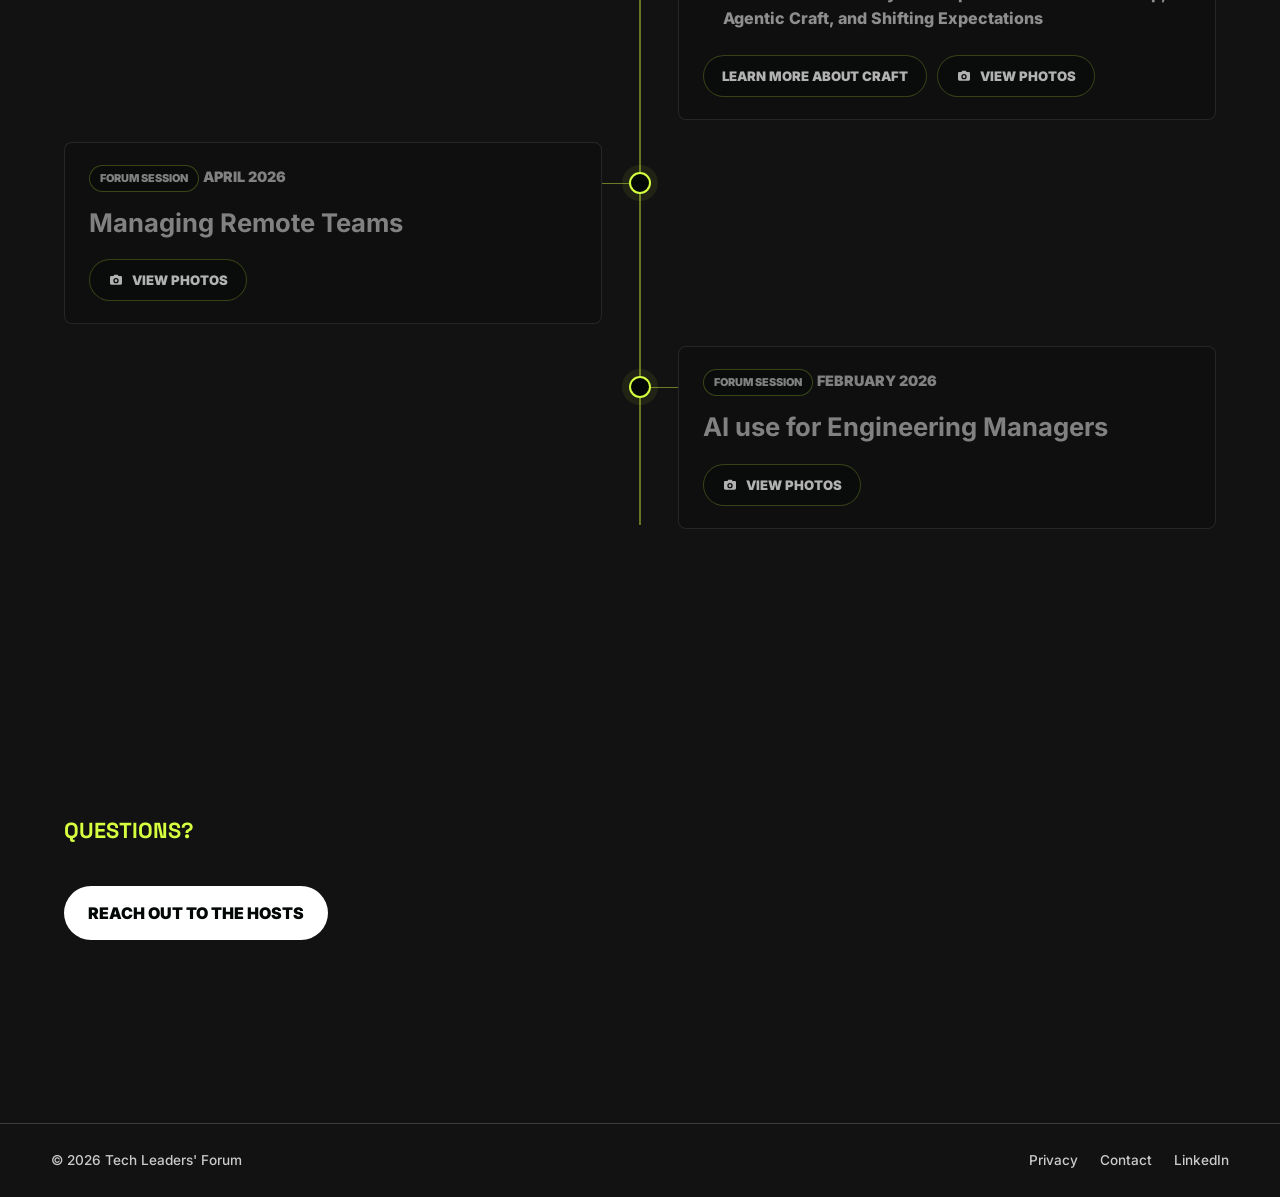
==== commit bab02d86: "Link next session CTA to Luma event signup Replace the generic "Subscribe for updates" button in the" ====
--- a/index.html
+++ b/index.html
@@ -146,7 +146,7 @@
           </p>
         </div>
         <div class="next-actions">
-          <a class="button primary" href="https://luma.com/crafthub" target="_blank" rel="noopener">Subscribe for updates</a>
+          <a class="button primary" href="https://luma.com/0uoj4bgo" target="_blank" rel="noopener">Join the event</a>
         </div>
       </section>
 
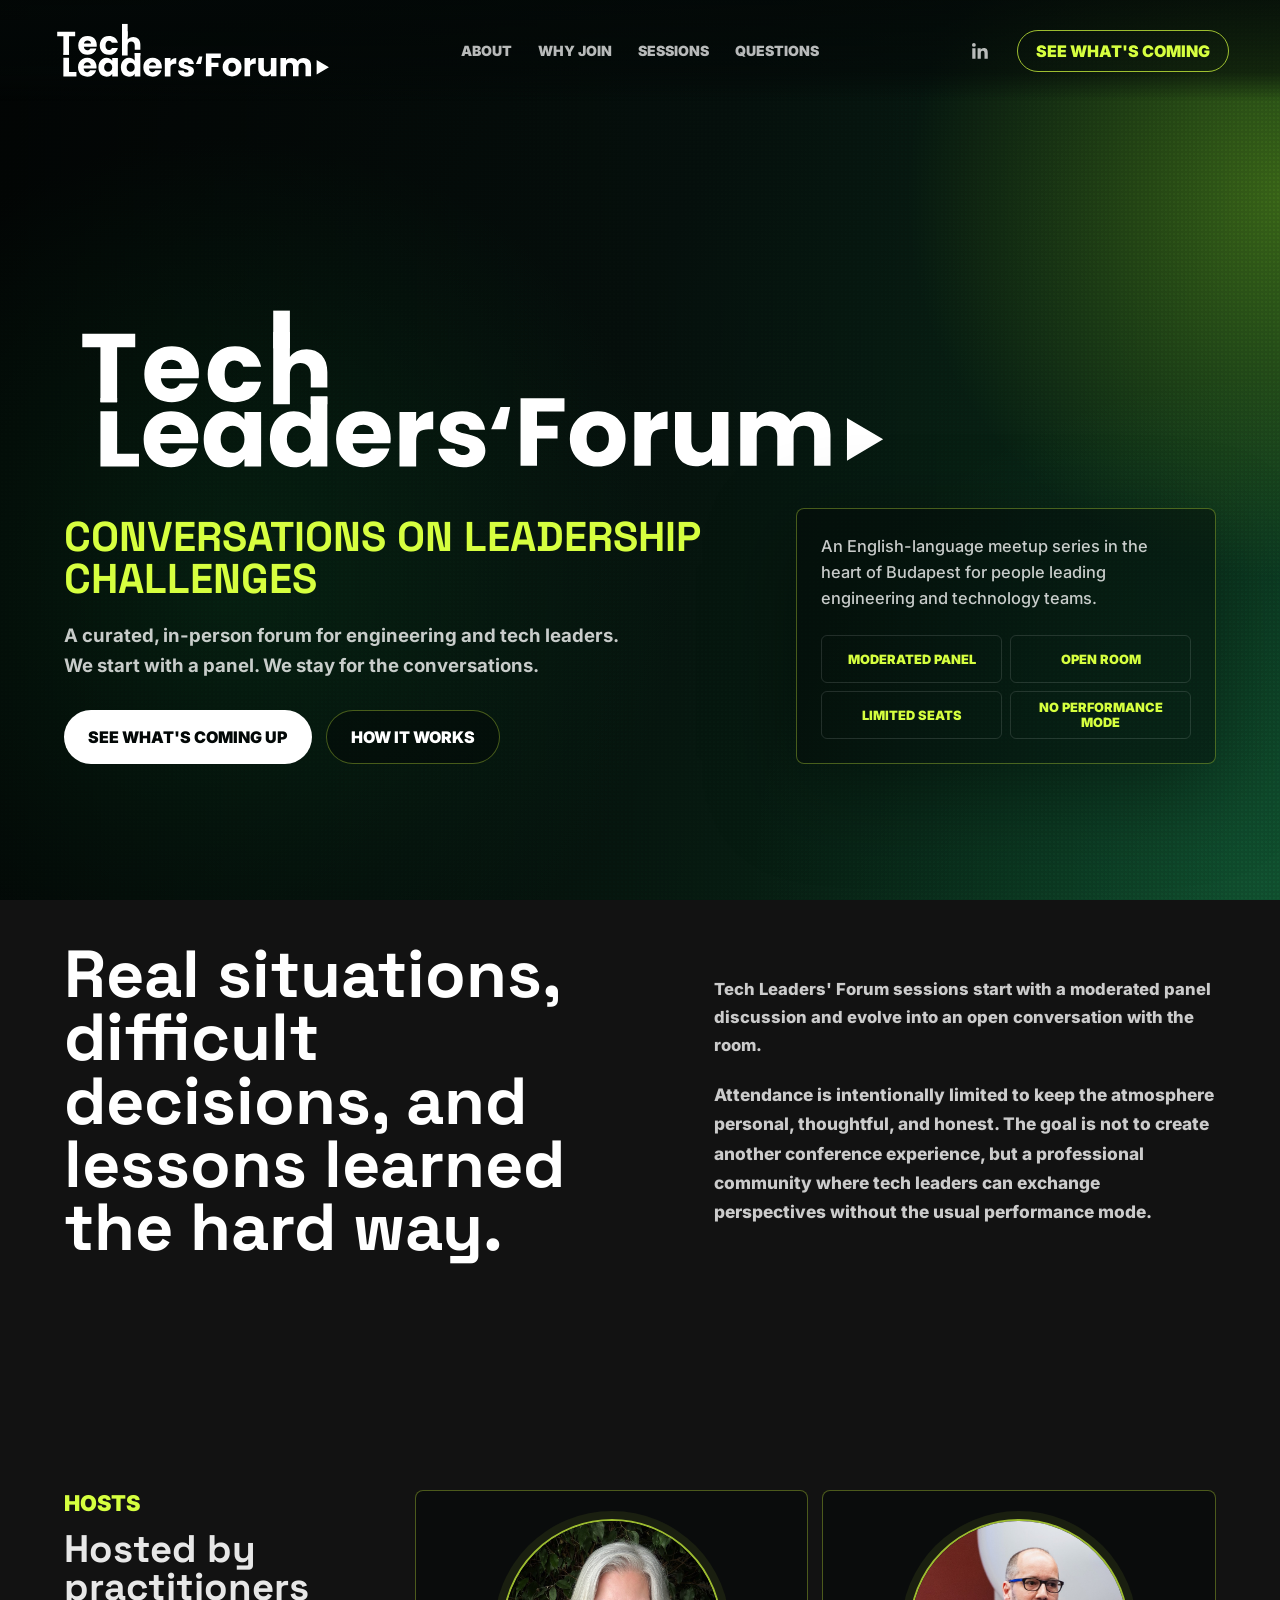
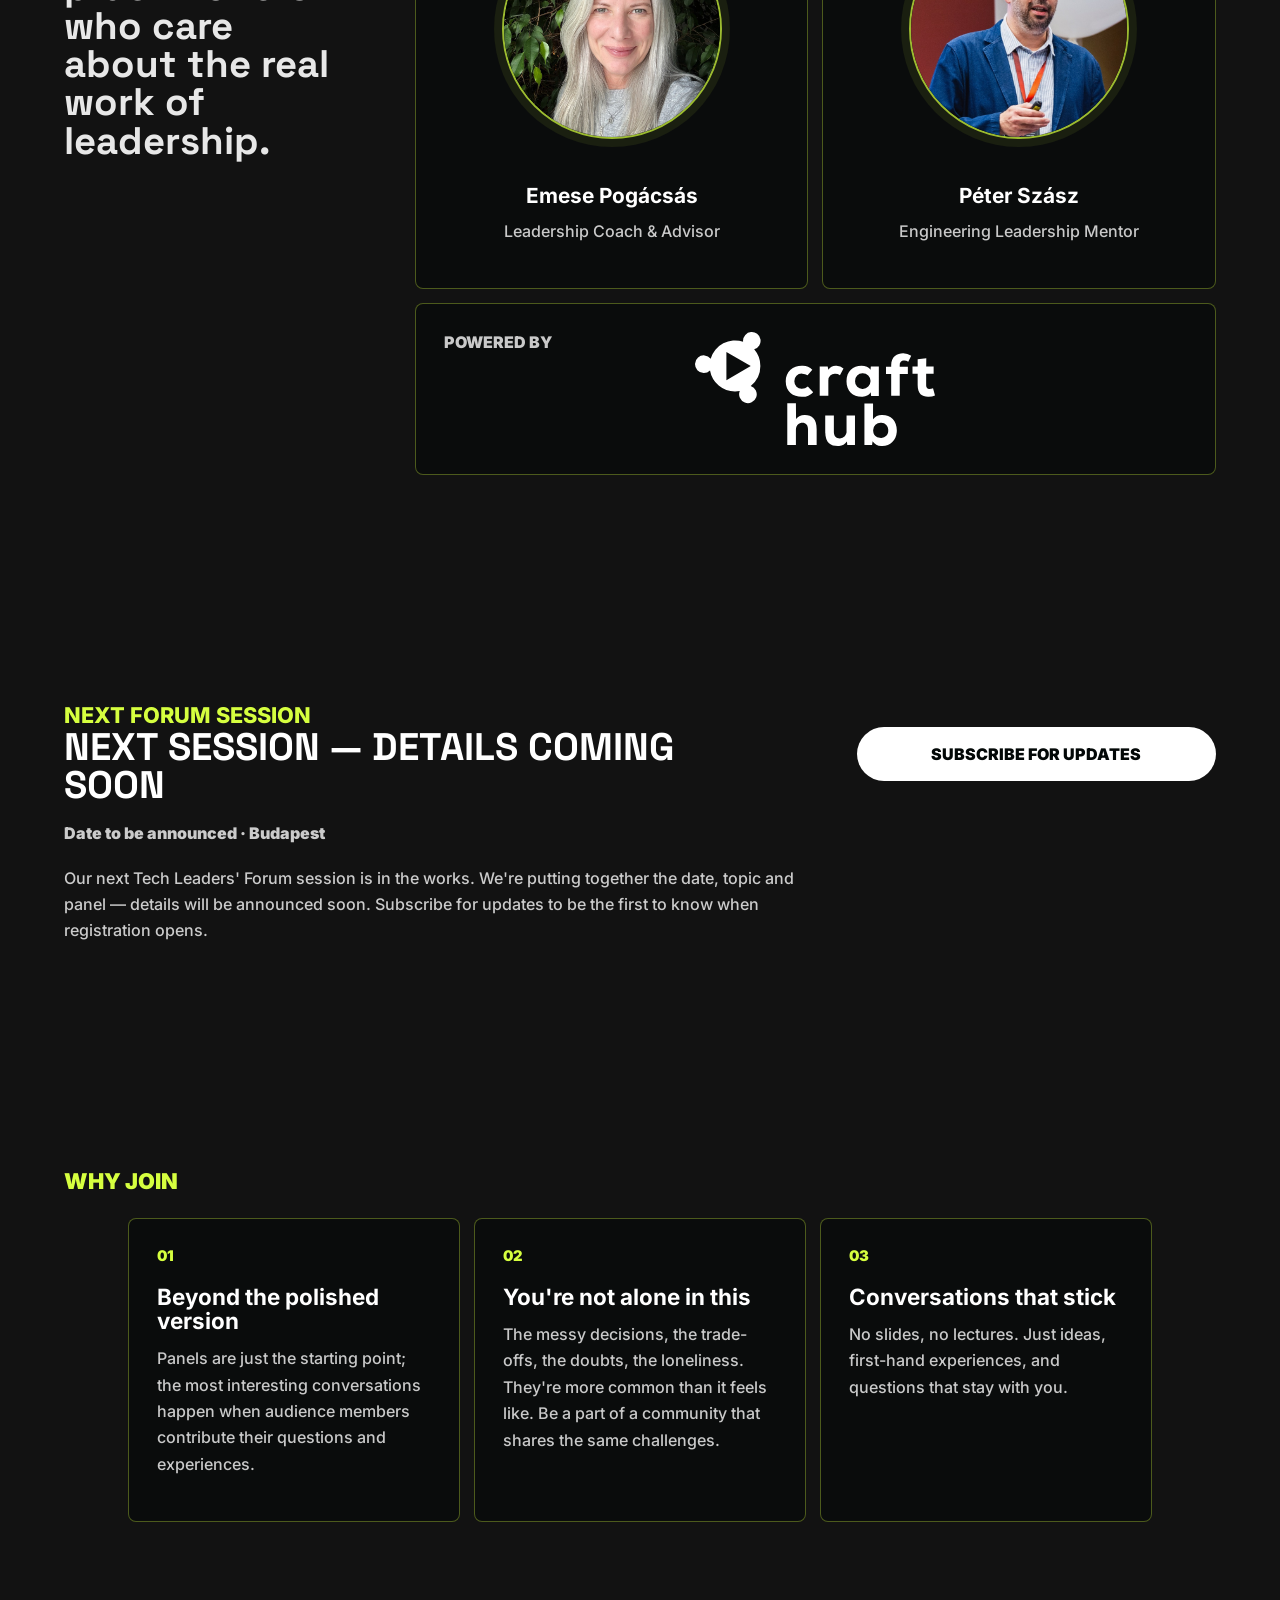
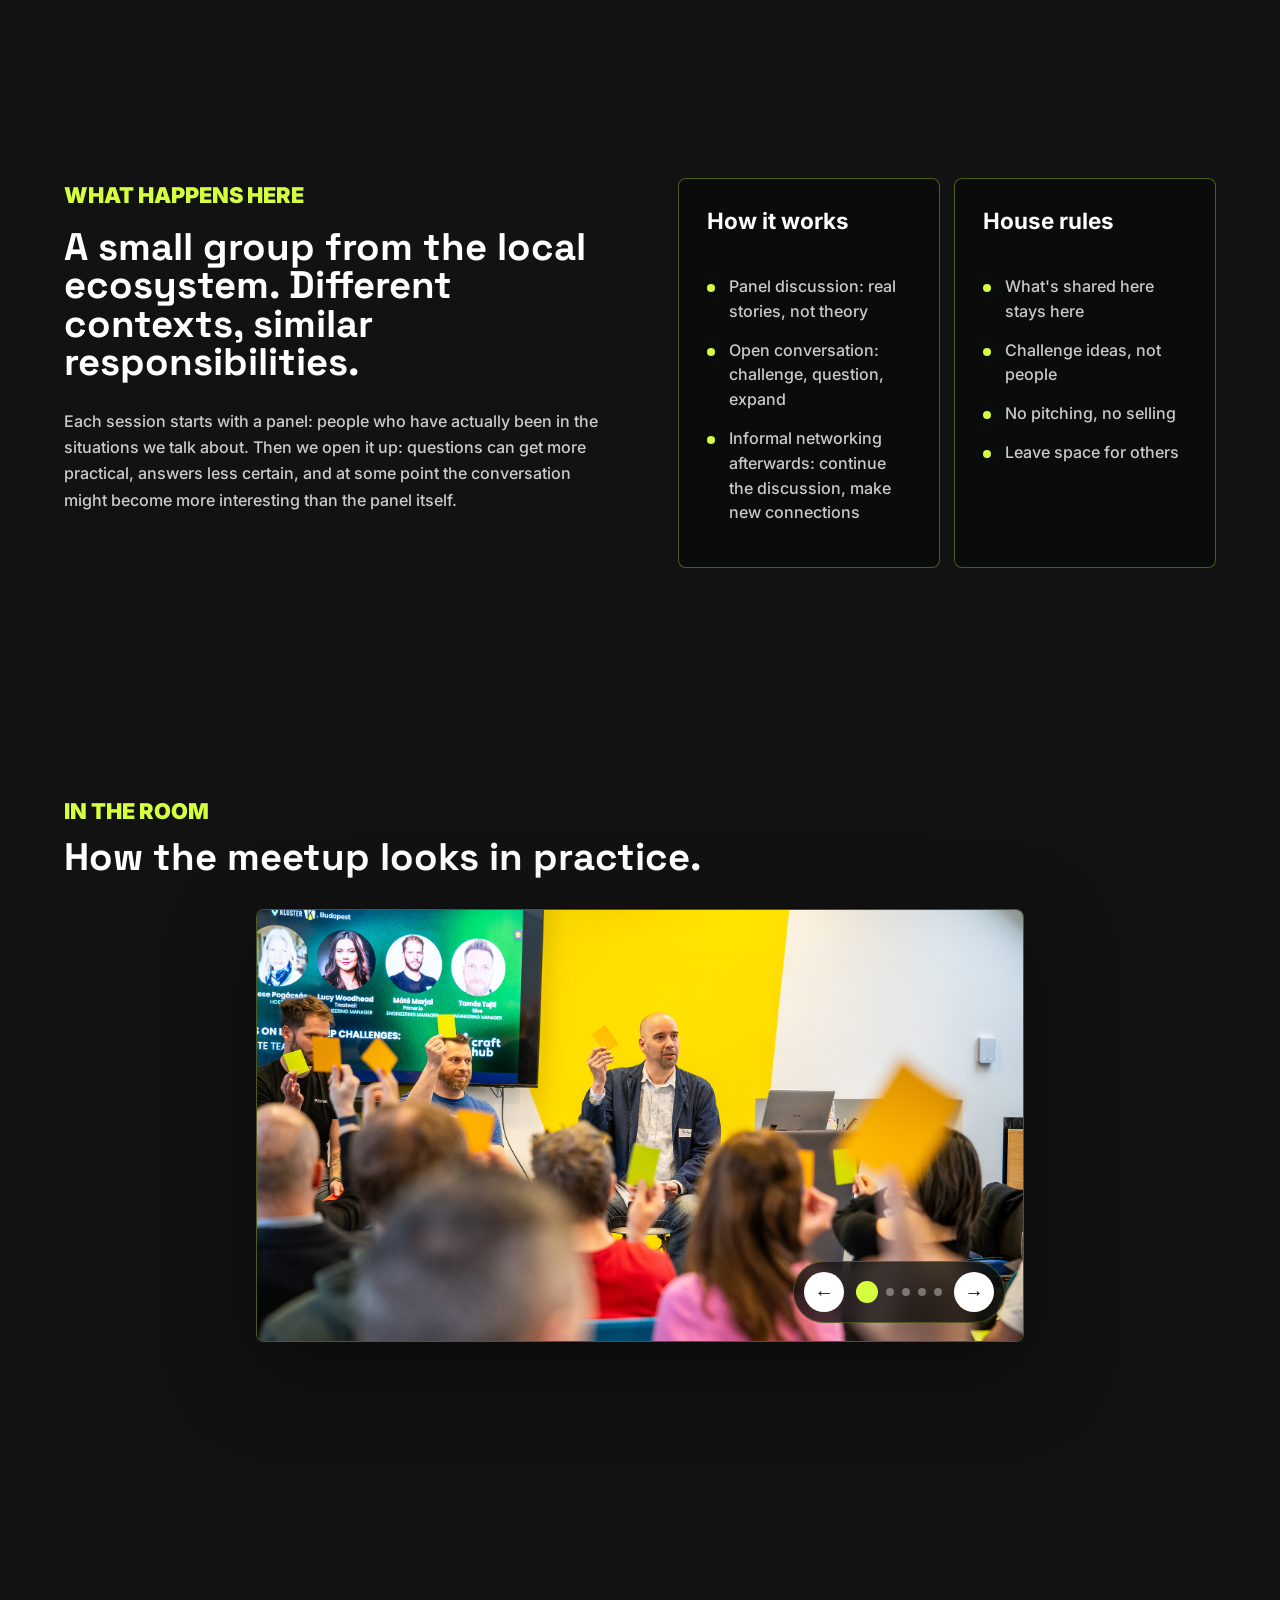
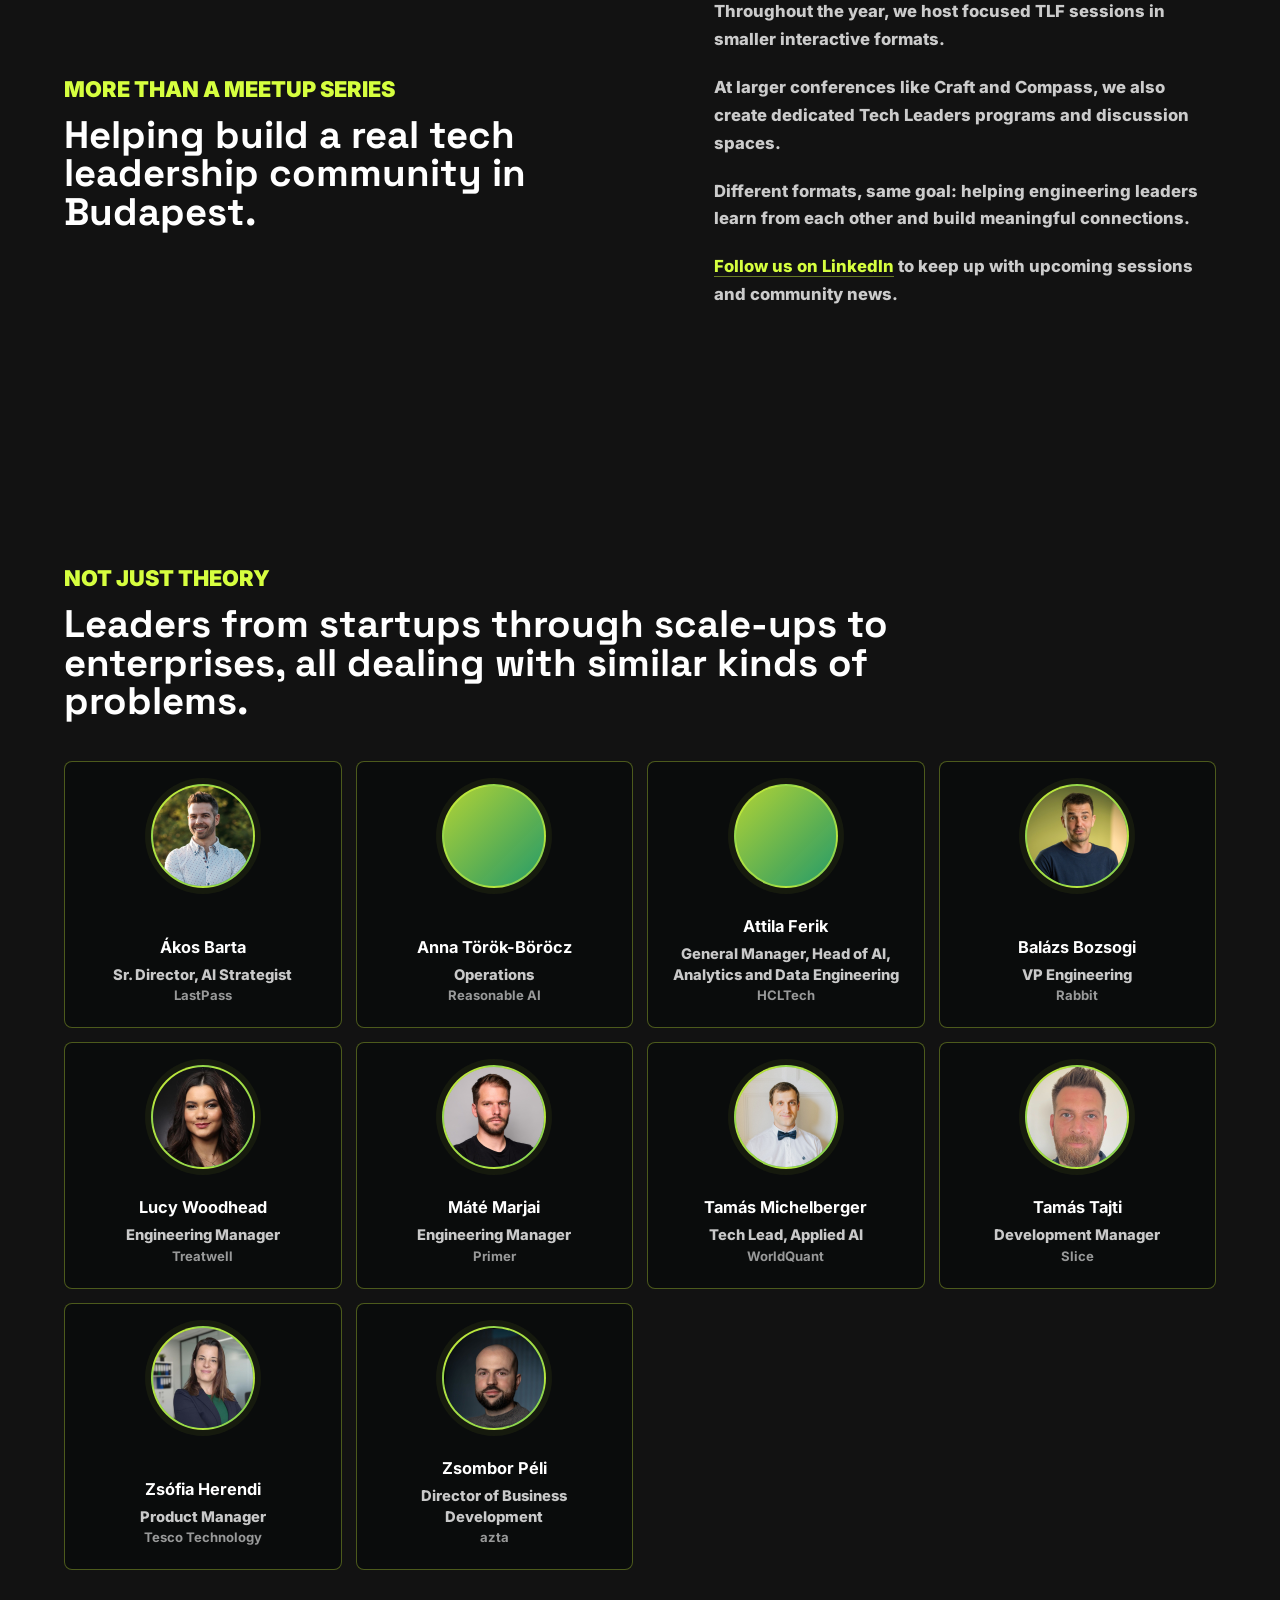
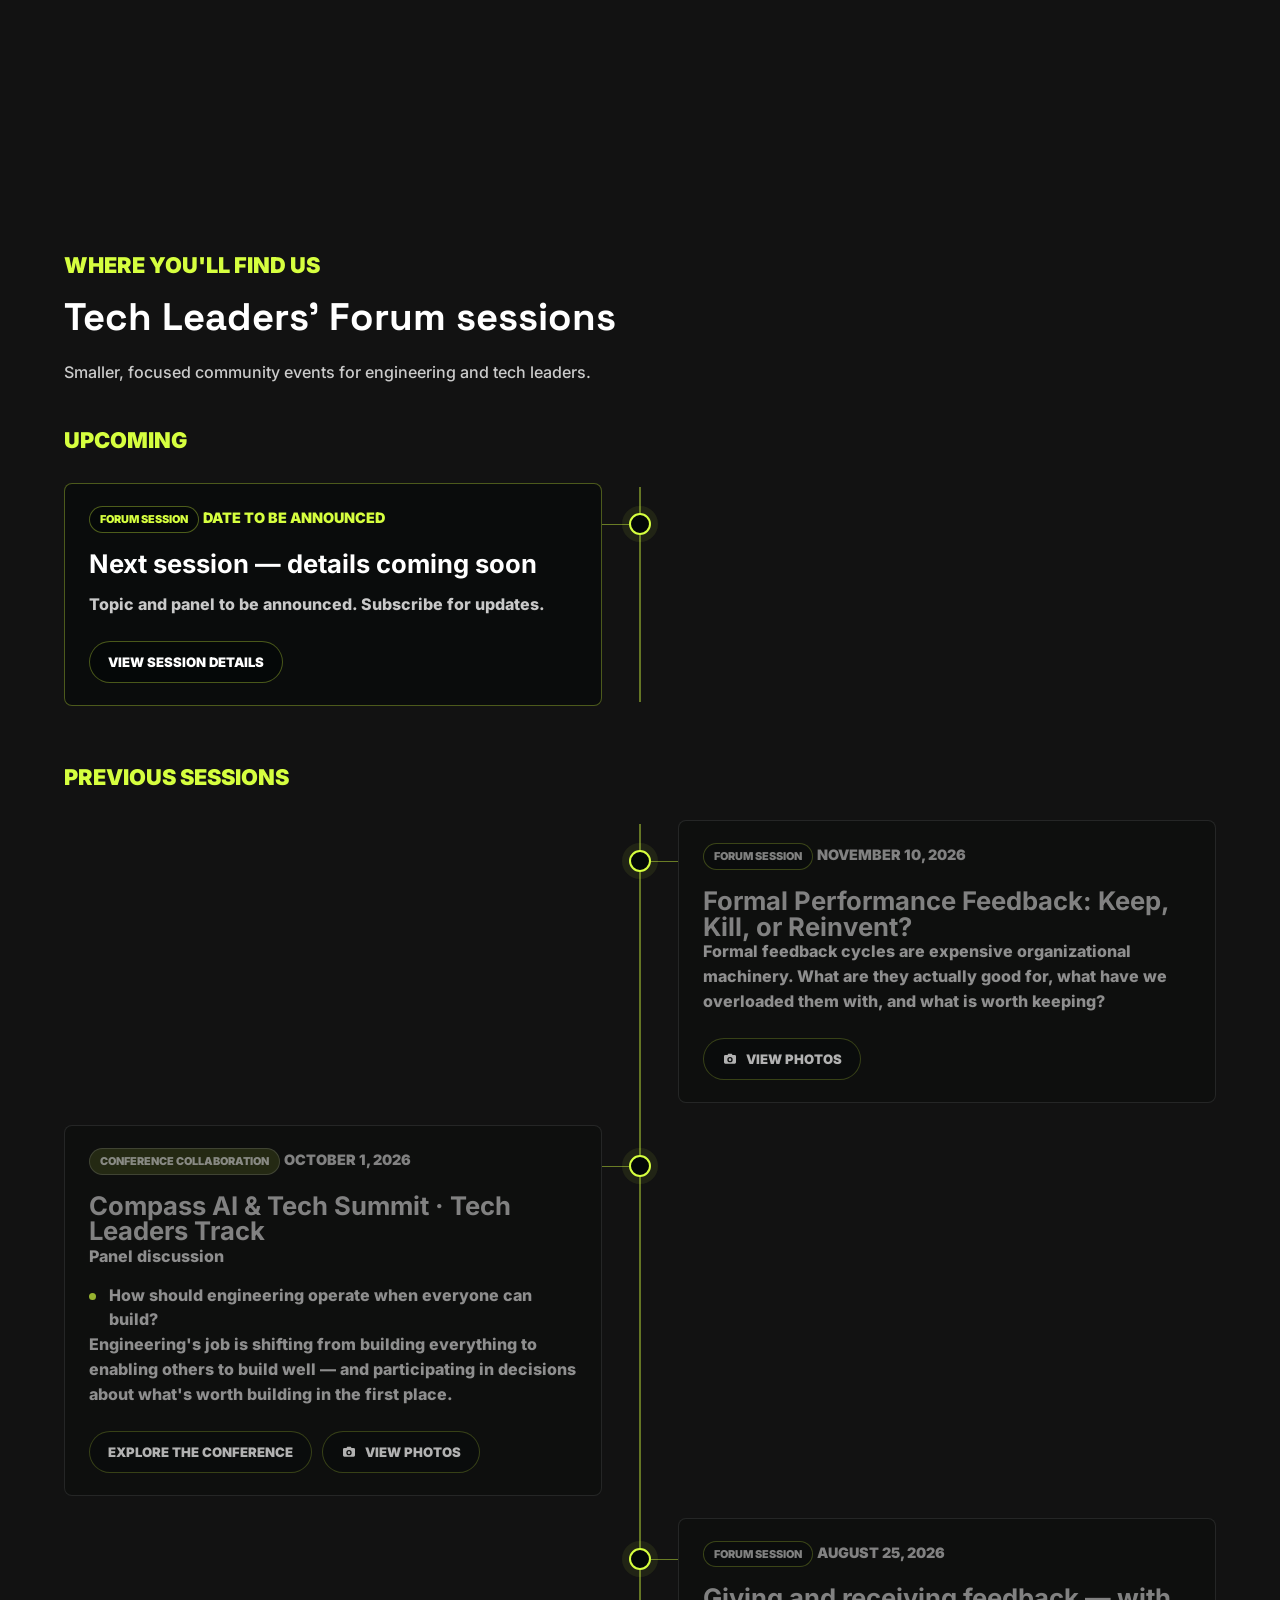
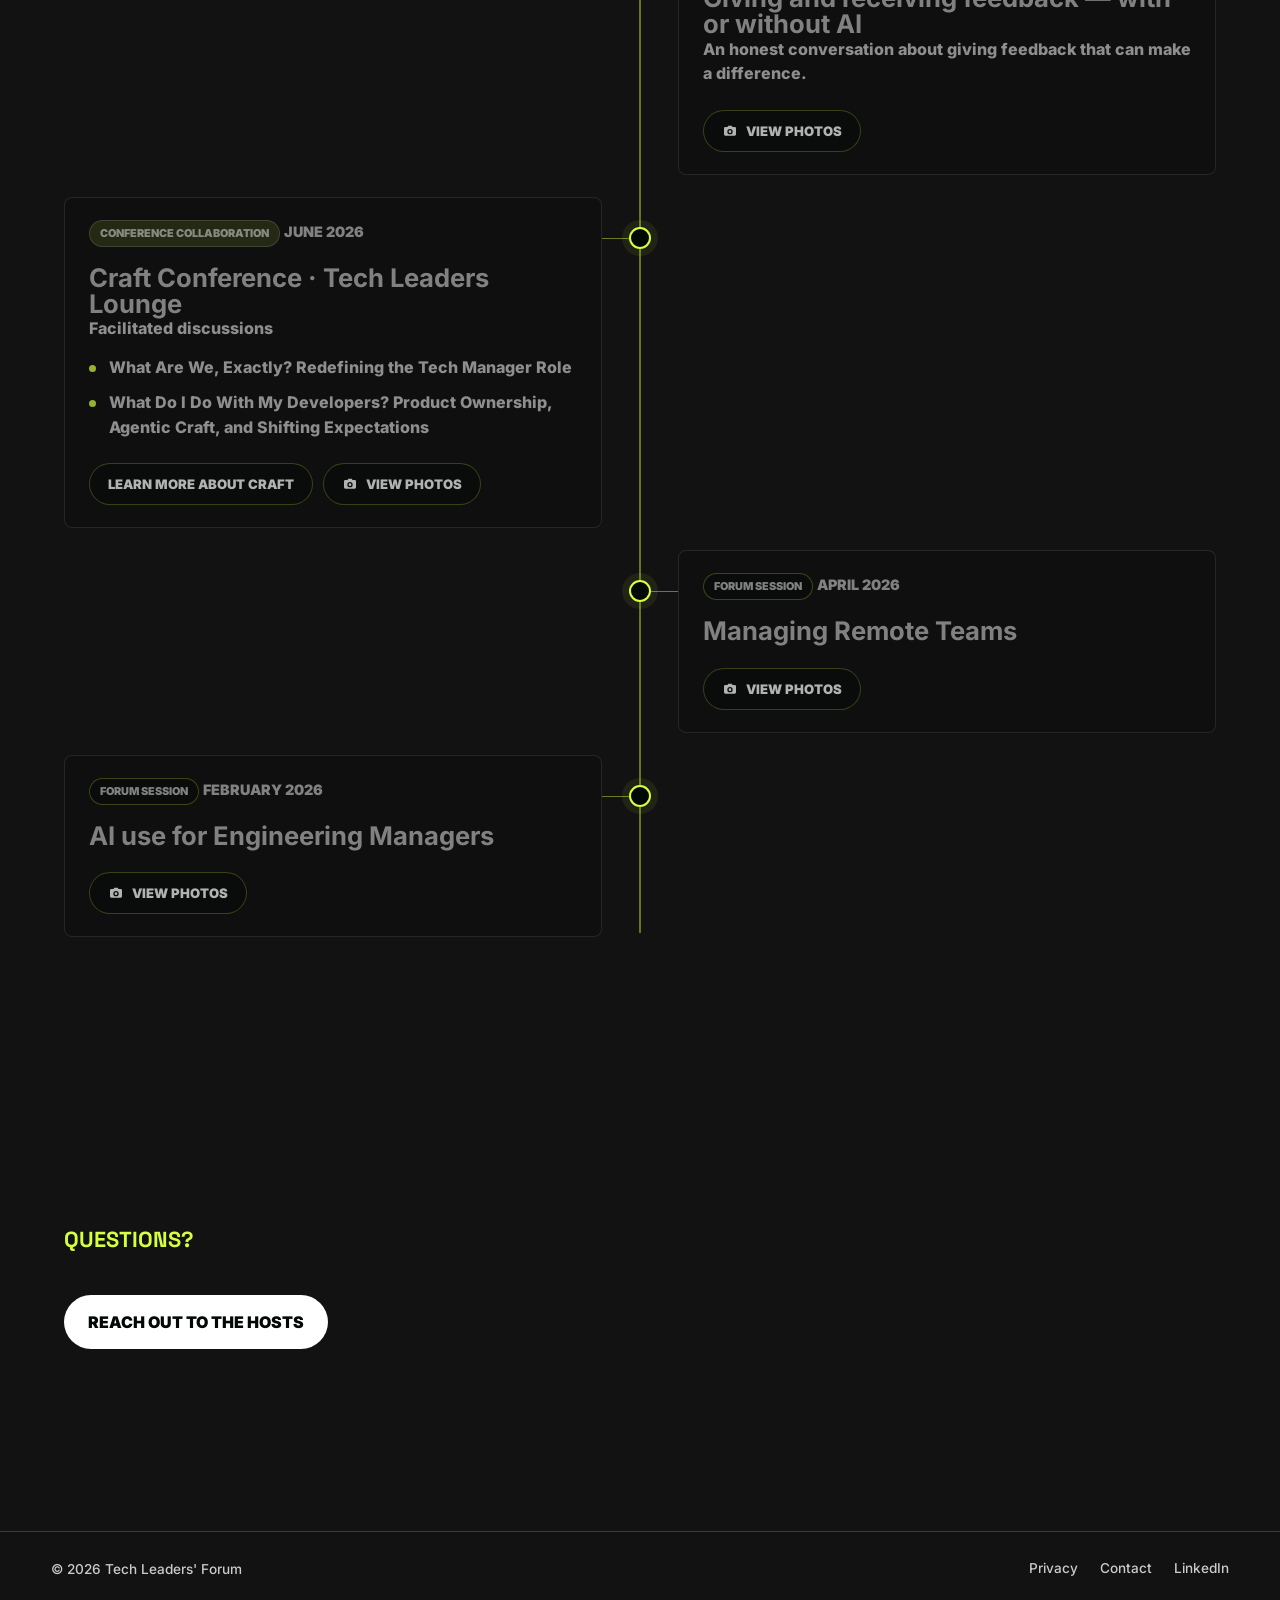
==== commit 9faa3a06: "Move November session to history, show next-session placeholder - Move the November 10 "Formal Perfo" ====
--- a/index.html
+++ b/index.html
@@ -134,19 +134,16 @@
       <section class="next-session" id="next-session" aria-labelledby="next-title">
         <div>
           <p class="section-label">Next Forum Session</p>
-          <h2 id="next-title">Formal Performance Feedback: Keep, Kill, or Reinvent?</h2>
+          <h2 id="next-title">Next session — details coming soon</h2>
           <div class="session-meta">
-            <span>November 10, 2026 · Budapest</span>
-            <a href="https://kluster.hu/en/home/" target="_blank" aria-label="Visit Kluster">
-              <img src="./assets/kluster.svg" alt="Kluster" />
-            </a>
+            <span>Date to be announced · Budapest</span>
           </div>
           <p class="next-description">
-            Formal performance feedback is supposed to help people grow and make decisions fairer. Sometimes it does. Sometimes it becomes a frantic annual ritual, compressed into impossible deadlines, full of calibration debates and feedback that should never have been a surprise in the first place. We’ll look at what’s genuinely worth keeping, what we’d happily kill, what needs redesigning — and, because it’s 2026, where AI can help without turning feedback into something strangely impersonal.
+            Our next Tech Leaders' Forum session is in the works. We're putting together the date, topic and panel — details will be announced soon. Subscribe for updates to be the first to know when registration opens.
           </p>
         </div>
         <div class="next-actions">
-          <a class="button primary" href="https://luma.com/0uoj4bgo" target="_blank" rel="noopener">Join the event</a>
+          <a class="button primary" href="https://luma.com/crafthub" target="_blank" rel="noopener">Subscribe for updates</a>
         </div>
       </section>
 
@@ -280,12 +277,24 @@
             <p>LastPass</p>
           </article>
           <article>
+            <span class="panelist-photo panelist-placeholder"></span>
+            <h3>Anna Török-Böröcz</h3>
+            <p>Operations</p>
+            <p>Reasonable AI</p>
+          </article>
+          <article>
+            <span class="panelist-photo panelist-placeholder"></span>
+            <h3>Attila Ferik</h3>
+            <p>General Manager, Head of AI, Analytics and Data Engineering</p>
+            <p>HCLTech</p>
+          </article>
+          <article>
             <span class="panelist-photo">
               <img src="./assets/panelist-balazs-bozsogi.jpeg" alt="Balázs Bozsogi" />
             </span>
             <h3>Balázs Bozsogi</h3>
-            <p>Chief Delivery Officer</p>
-            <p>Aliz</p>
+            <p>VP Engineering</p>
+            <p>Rabbit</p>
           </article>
           <article>
             <span class="panelist-photo">
@@ -355,20 +364,48 @@
           <div class="session-item session-item-left">
             <article class="forum-session">
               <span class="session-badge">Forum Session</span>
+              <strong>Date to be announced</strong>
+              <h3>Next session — details coming soon</h3>
+              <p>Topic and panel to be announced. Subscribe for updates.</p>
+              <a class="button ghost timeline-cta" href="#next-session">View session details</a>
+            </article>
+            <div class="timeline-node" aria-hidden="true">
+              <span></span>
+            </div>
+          </div>
+        </div>
+
+        <h3 class="timeline-group-title">Previous sessions</h3>
+        <div class="session-timeline previous-timeline" aria-label="Previous sessions">
+          <div class="session-item session-item-right">
+            <article class="forum-session">
+              <span class="session-badge">Forum Session</span>
               <strong>November 10, 2026</strong>
               <h3>Formal Performance Feedback: Keep, Kill, or Reinvent?</h3>
               <p>Formal feedback cycles are expensive organizational machinery. What are they actually good for, what have we overloaded them with, and what is worth keeping?</p>
-              <a class="button ghost timeline-cta" href="#next-session">View session details</a>
+              <div class="timeline-actions">
+                <a
+                  class="button ghost timeline-cta"
+                  href="https://www.flickr.com/photos/crafthub/albums/72177720336993569/"
+                  target="_blank"
+                  rel="noopener"
+                >
+                  <svg viewBox="0 0 24 24" aria-hidden="true" focusable="false">
+                    <path
+                      fill="currentColor"
+                      fill-rule="evenodd"
+                      d="M9.4 4h5.2l1.2 2H19a2 2 0 0 1 2 2v9a2 2 0 0 1-2 2H5a2 2 0 0 1-2-2V8a2 2 0 0 1 2-2h3.2L9.4 4Zm2.6 5a4 4 0 1 0 0 8 4 4 0 0 0 0-8Zm0 2a2 2 0 1 1 0 4 2 2 0 0 1 0-4Z"
+                    />
+                  </svg>
+                  View photos
+                </a>
+              </div>
             </article>
             <div class="timeline-node" aria-hidden="true">
               <span></span>
             </div>
           </div>
-        </div>
-
-        <h3 class="timeline-group-title">Previous sessions</h3>
-        <div class="session-timeline previous-timeline" aria-label="Previous sessions">
-          <div class="session-item session-item-right">
+          <div class="session-item session-item-left">
             <article class="conference-session">
               <span class="session-badge">Conference Collaboration</span>
               <strong>October 1, 2026</strong>
@@ -404,7 +441,7 @@
               <span></span>
             </div>
           </div>
-          <div class="session-item session-item-left">
+          <div class="session-item session-item-right">
             <article class="forum-session">
               <span class="session-badge">Forum Session</span>
               <strong>August 25, 2026</strong>
@@ -432,7 +469,7 @@
               <span></span>
             </div>
           </div>
-          <div class="session-item session-item-right">
+          <div class="session-item session-item-left">
             <article class="conference-session">
               <span class="session-badge">Conference Collaboration</span>
               <strong>June 2026</strong>
@@ -465,7 +502,7 @@
               <span></span>
             </div>
           </div>
-          <div class="session-item session-item-left">
+          <div class="session-item session-item-right">
             <article class="forum-session">
               <span class="session-badge">Forum Session</span>
               <strong>April 2026</strong>
@@ -492,7 +529,7 @@
               <span></span>
             </div>
           </div>
-          <div class="session-item session-item-right">
+          <div class="session-item session-item-left">
             <article class="forum-session">
               <span class="session-badge">Forum Session</span>
               <strong>February 2026</strong>
--- a/styles.css
+++ b/styles.css
@@ -1236,19 +1236,19 @@
   object-position: center 26%;
 }
 
-.panelist-grid article:nth-child(2) .panelist-photo img {
+.panelist-photo img[src*="panelist-balazs-bozsogi"] {
   object-position: center 33%;
 }
 
-.panelist-grid article:nth-child(4) .panelist-photo img {
+.panelist-photo img[src*="panelist-mate-marjai"] {
   object-position: center 22%;
 }
 
-.panelist-grid article:nth-child(5) .panelist-photo img {
+.panelist-photo img[src*="panelist-tamas-michelberger"] {
   object-position: center 20%;
 }
 
-.panelist-grid article:nth-child(6) .panelist-photo img {
+.panelist-photo img[src*="panelist-tamas-tajti"] {
   object-position: center 24%;
 }
 
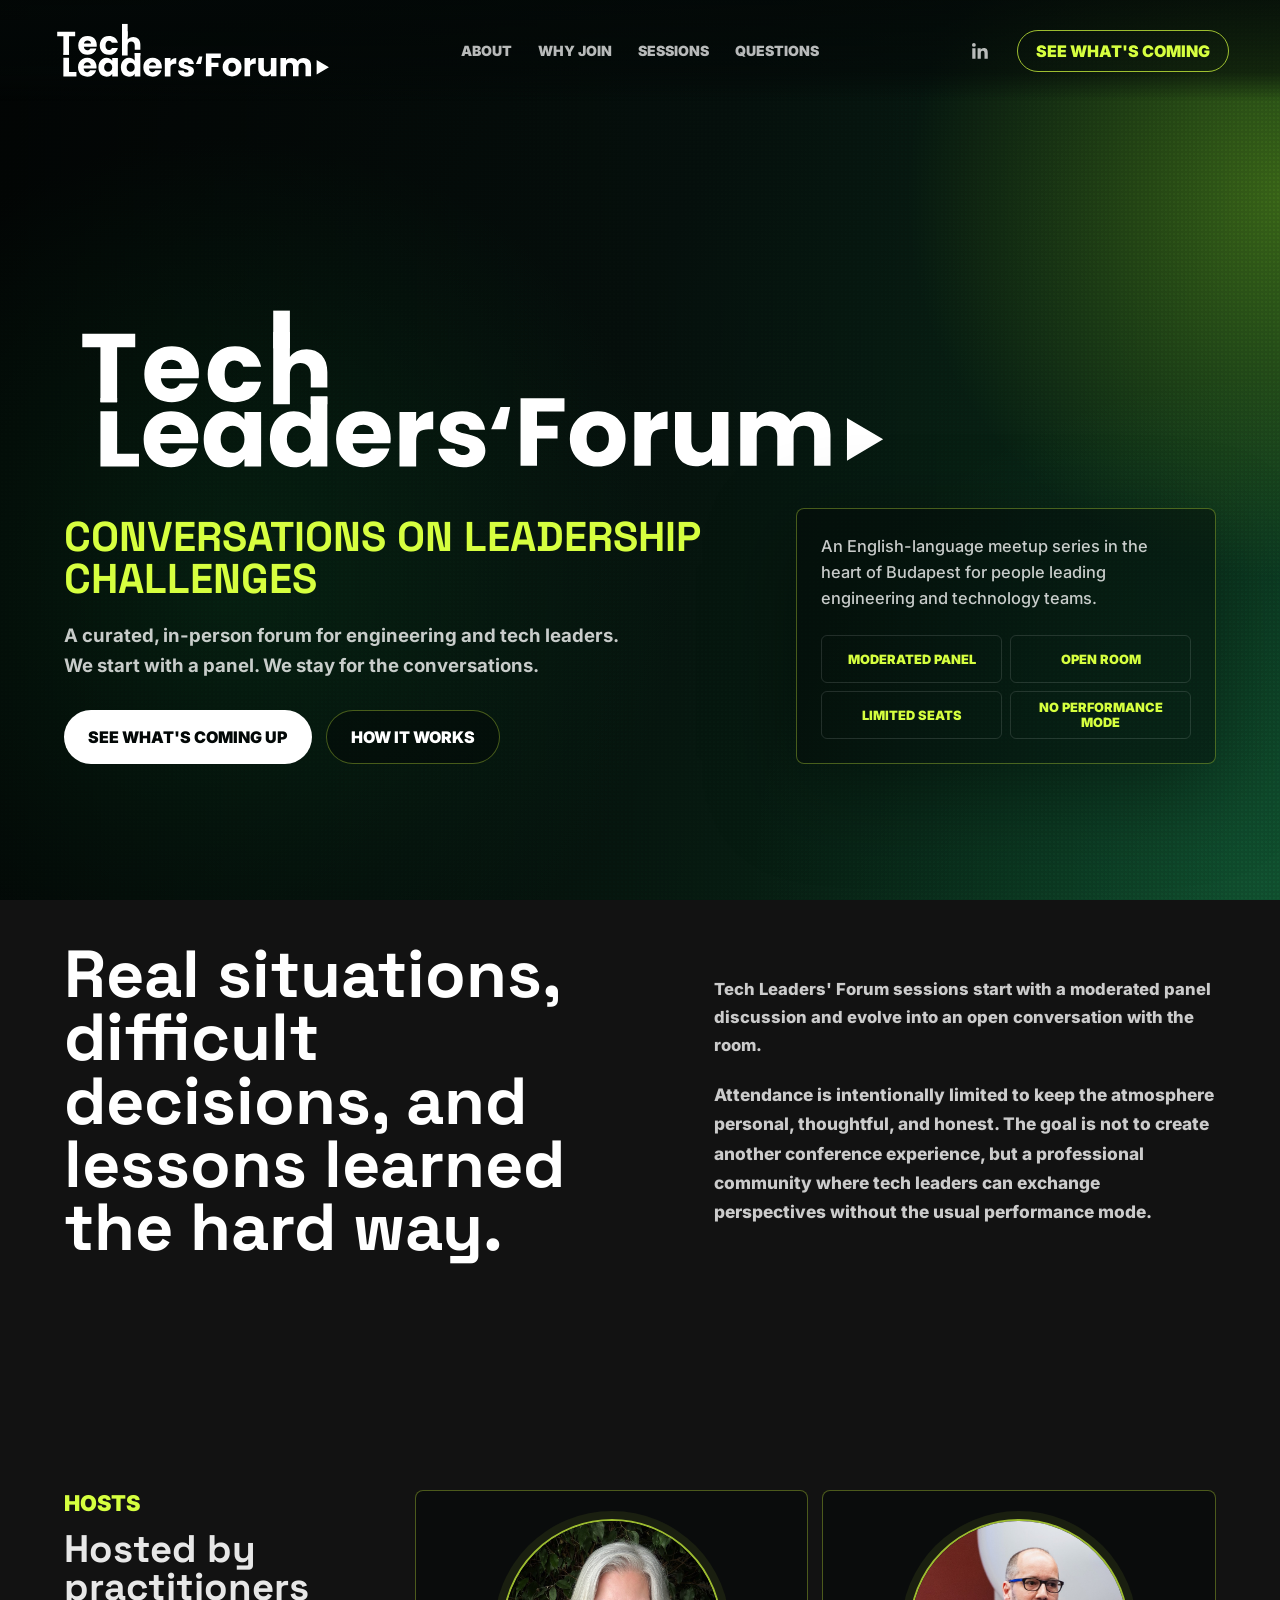
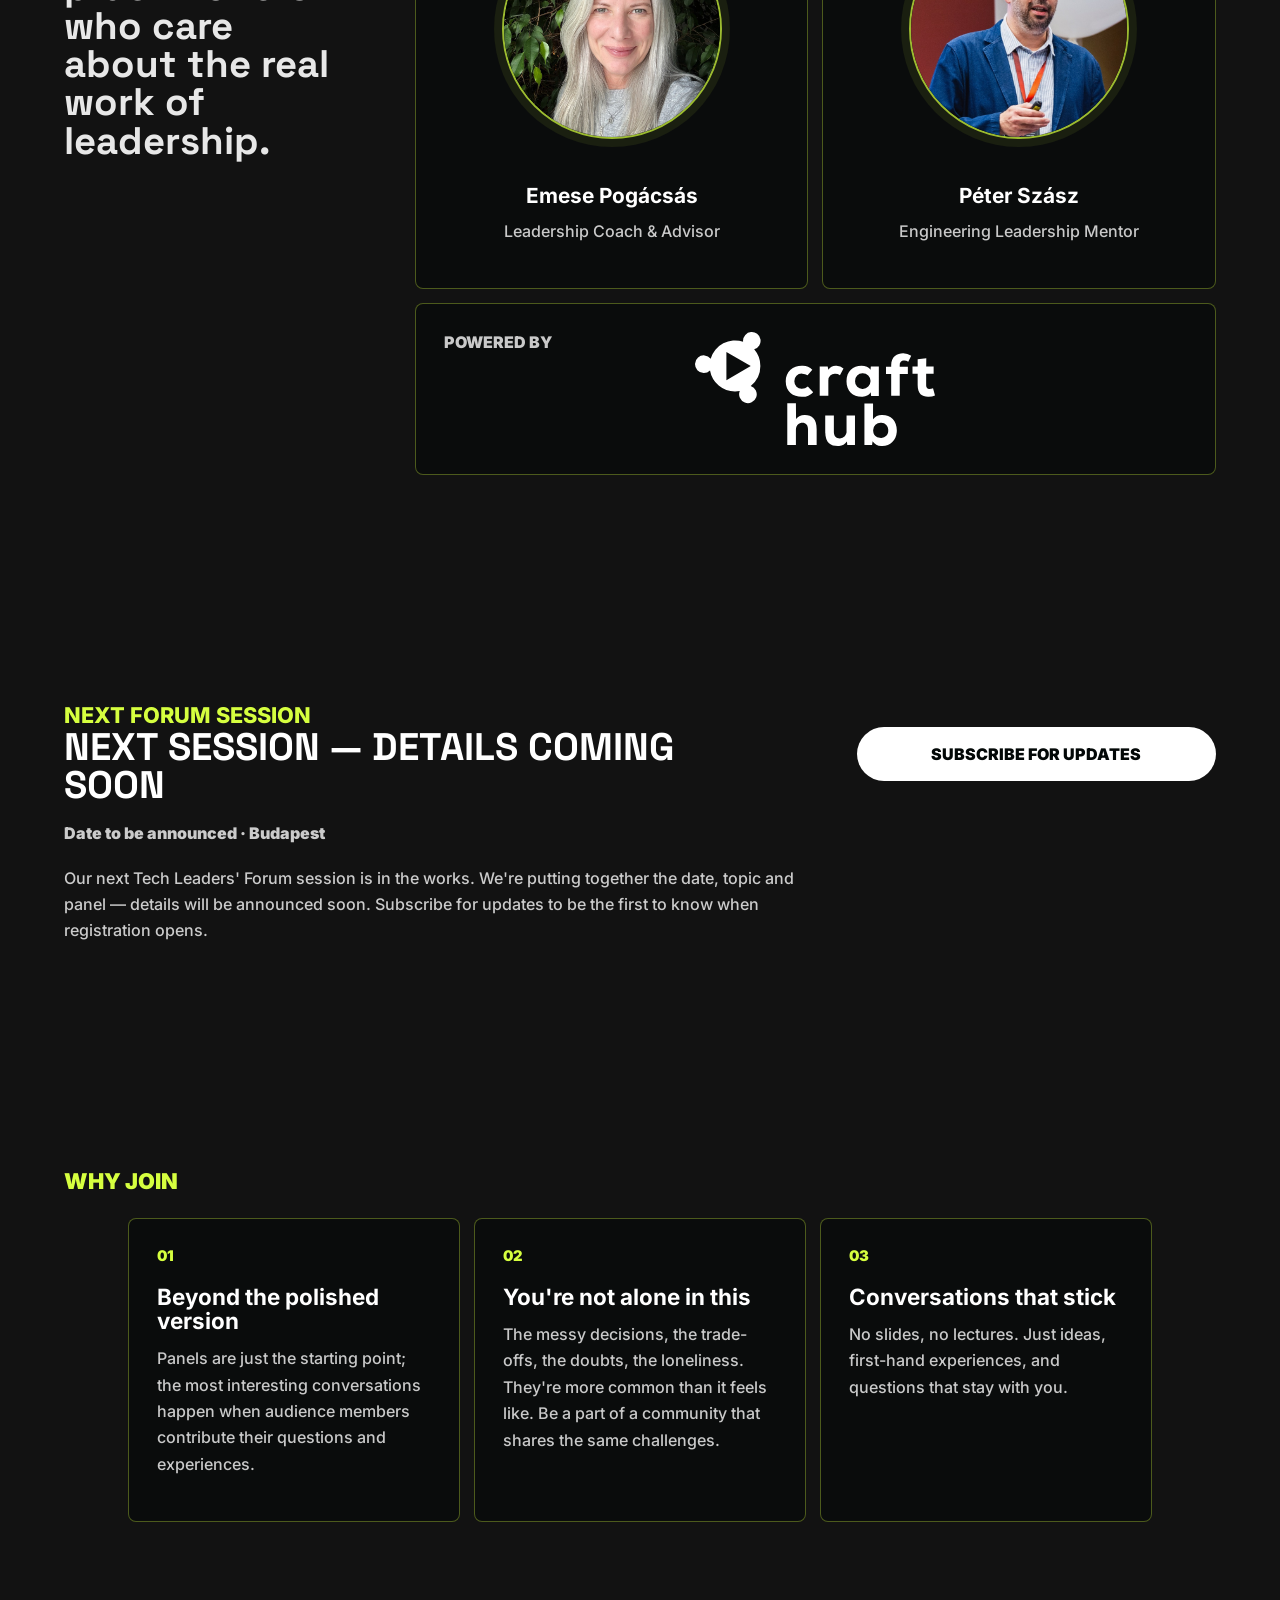
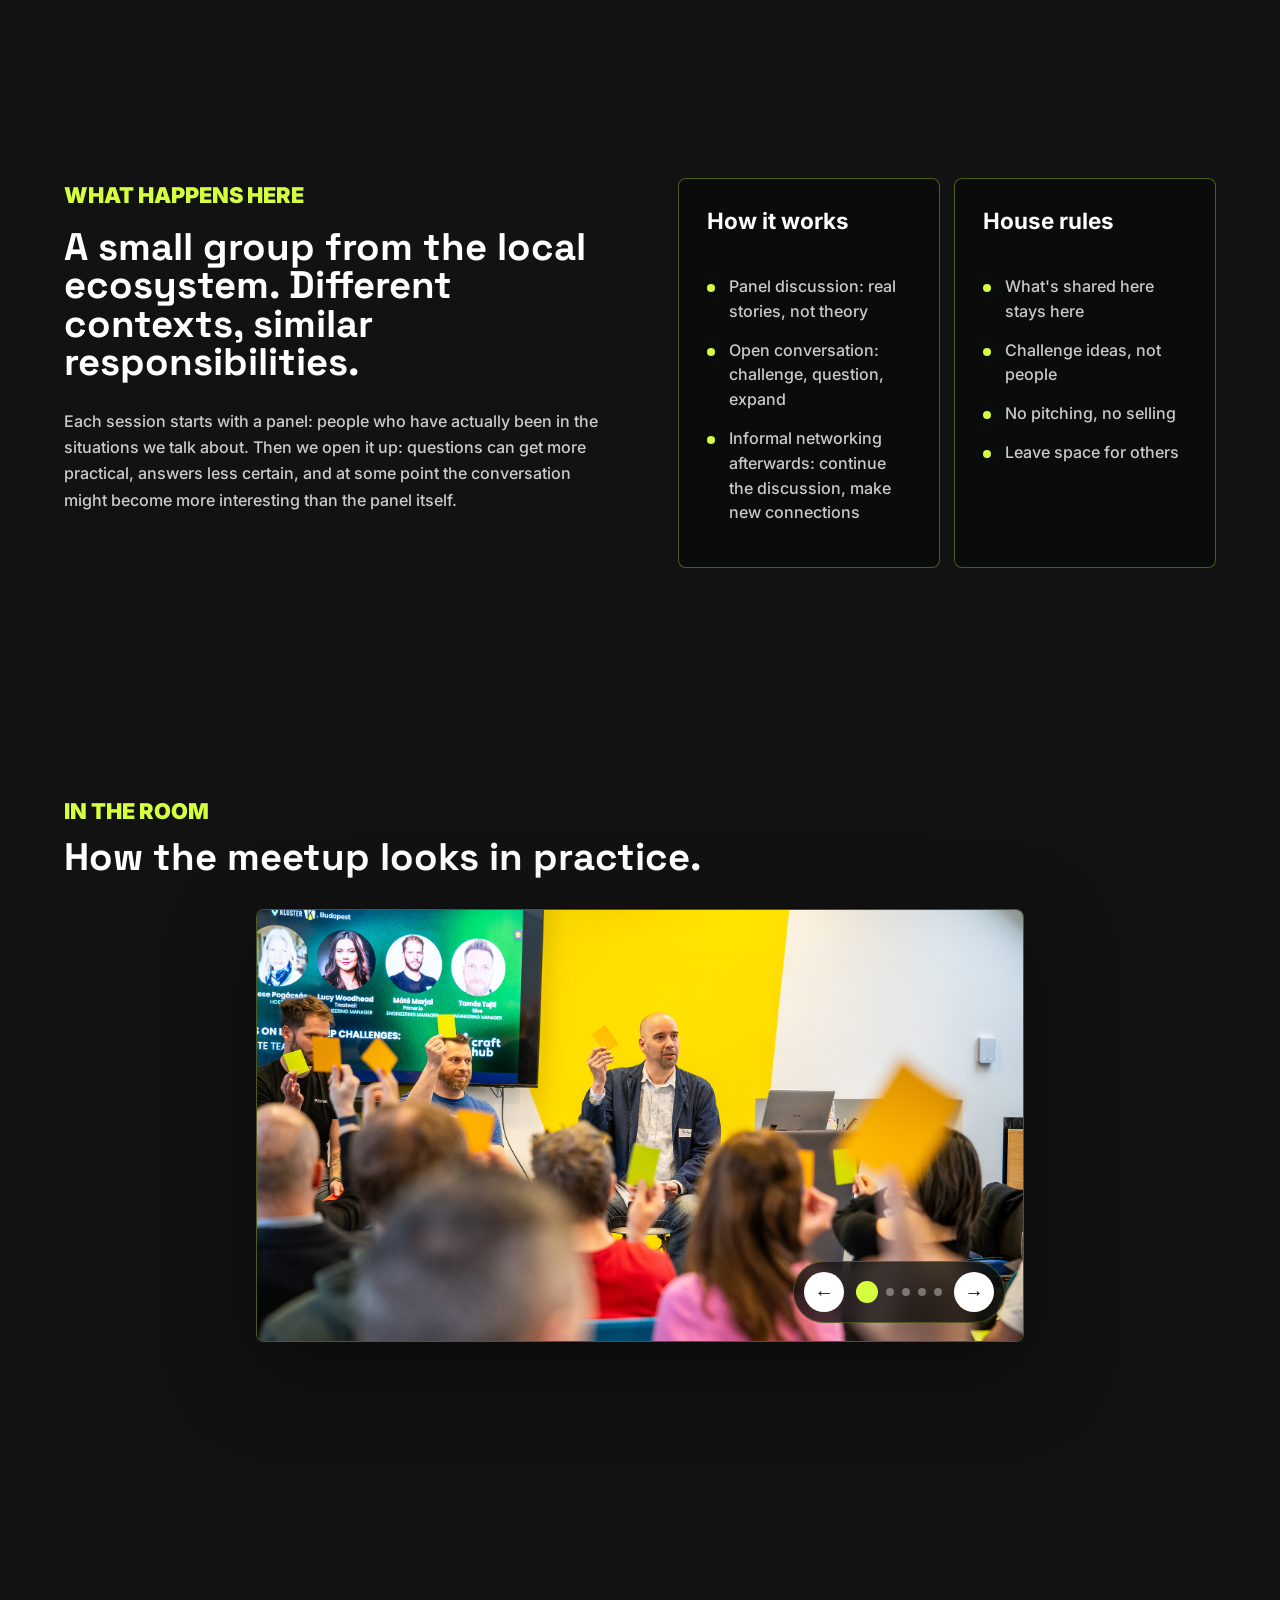
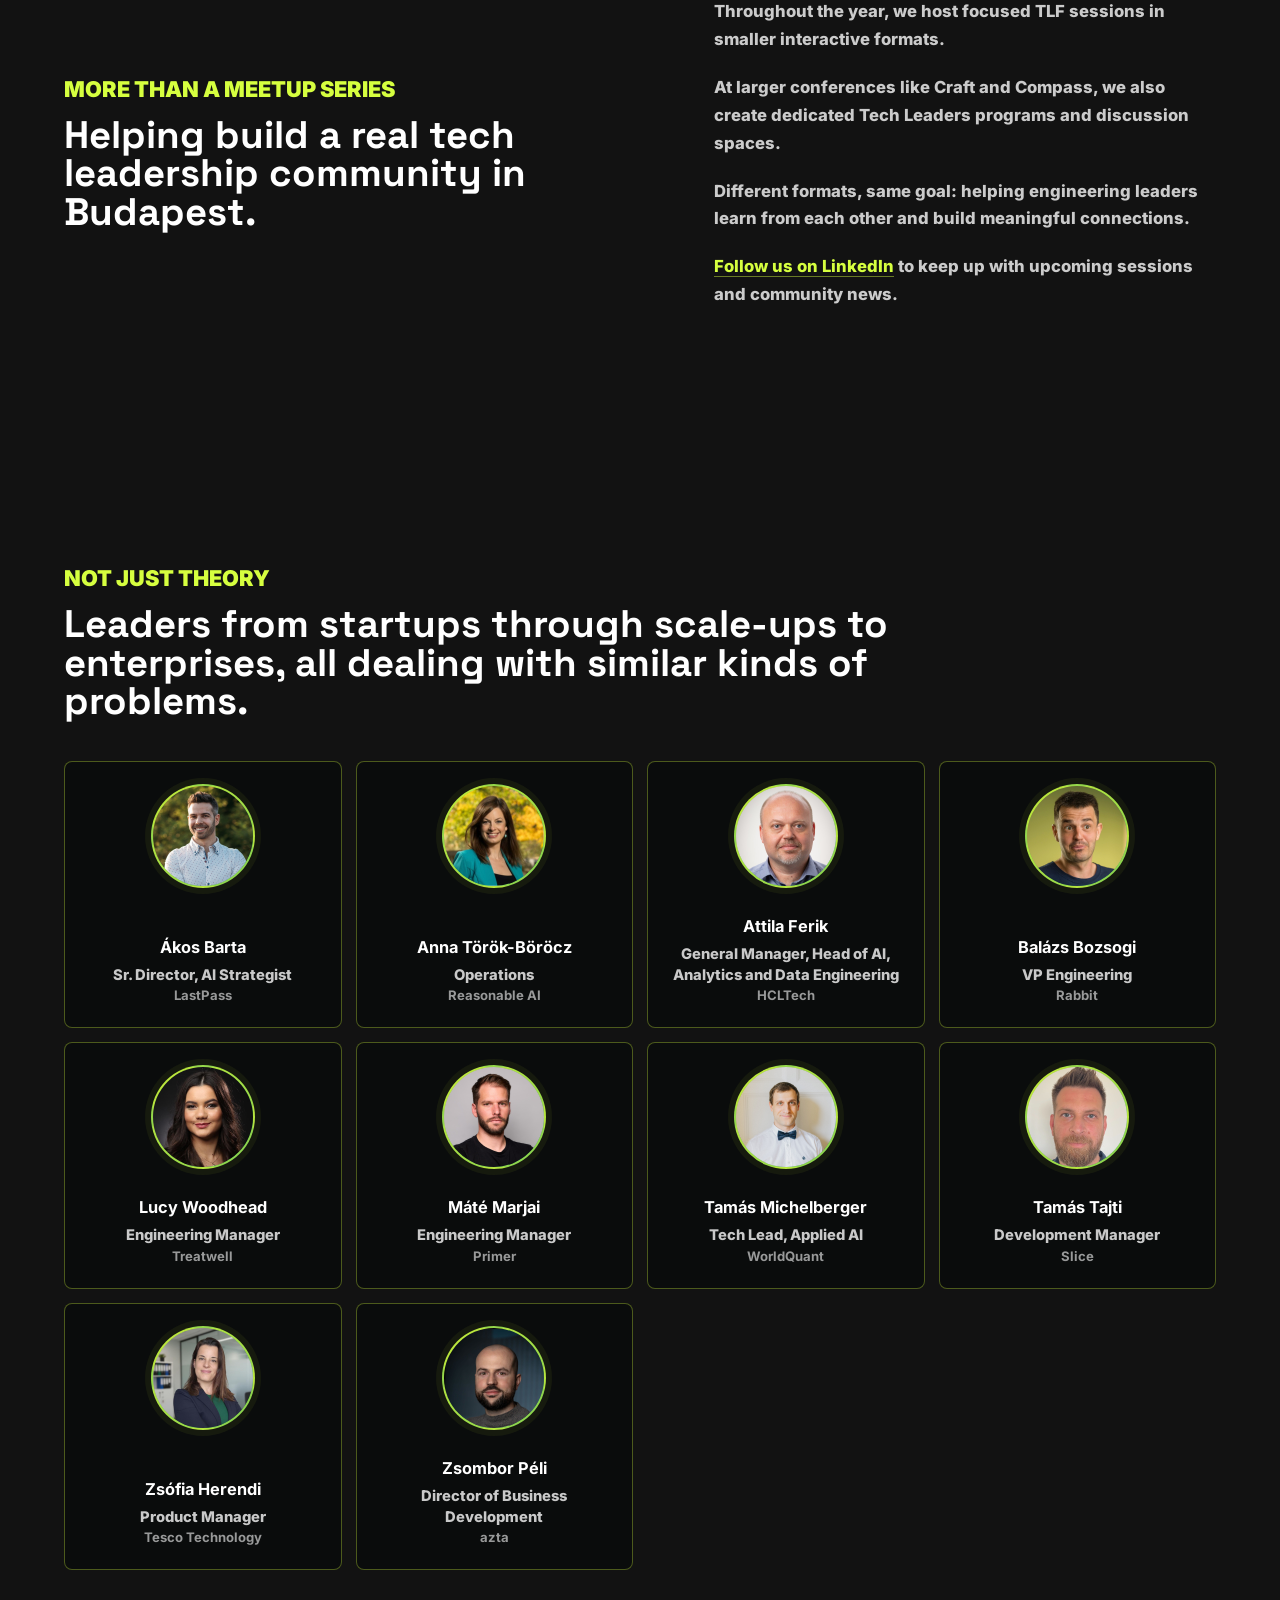
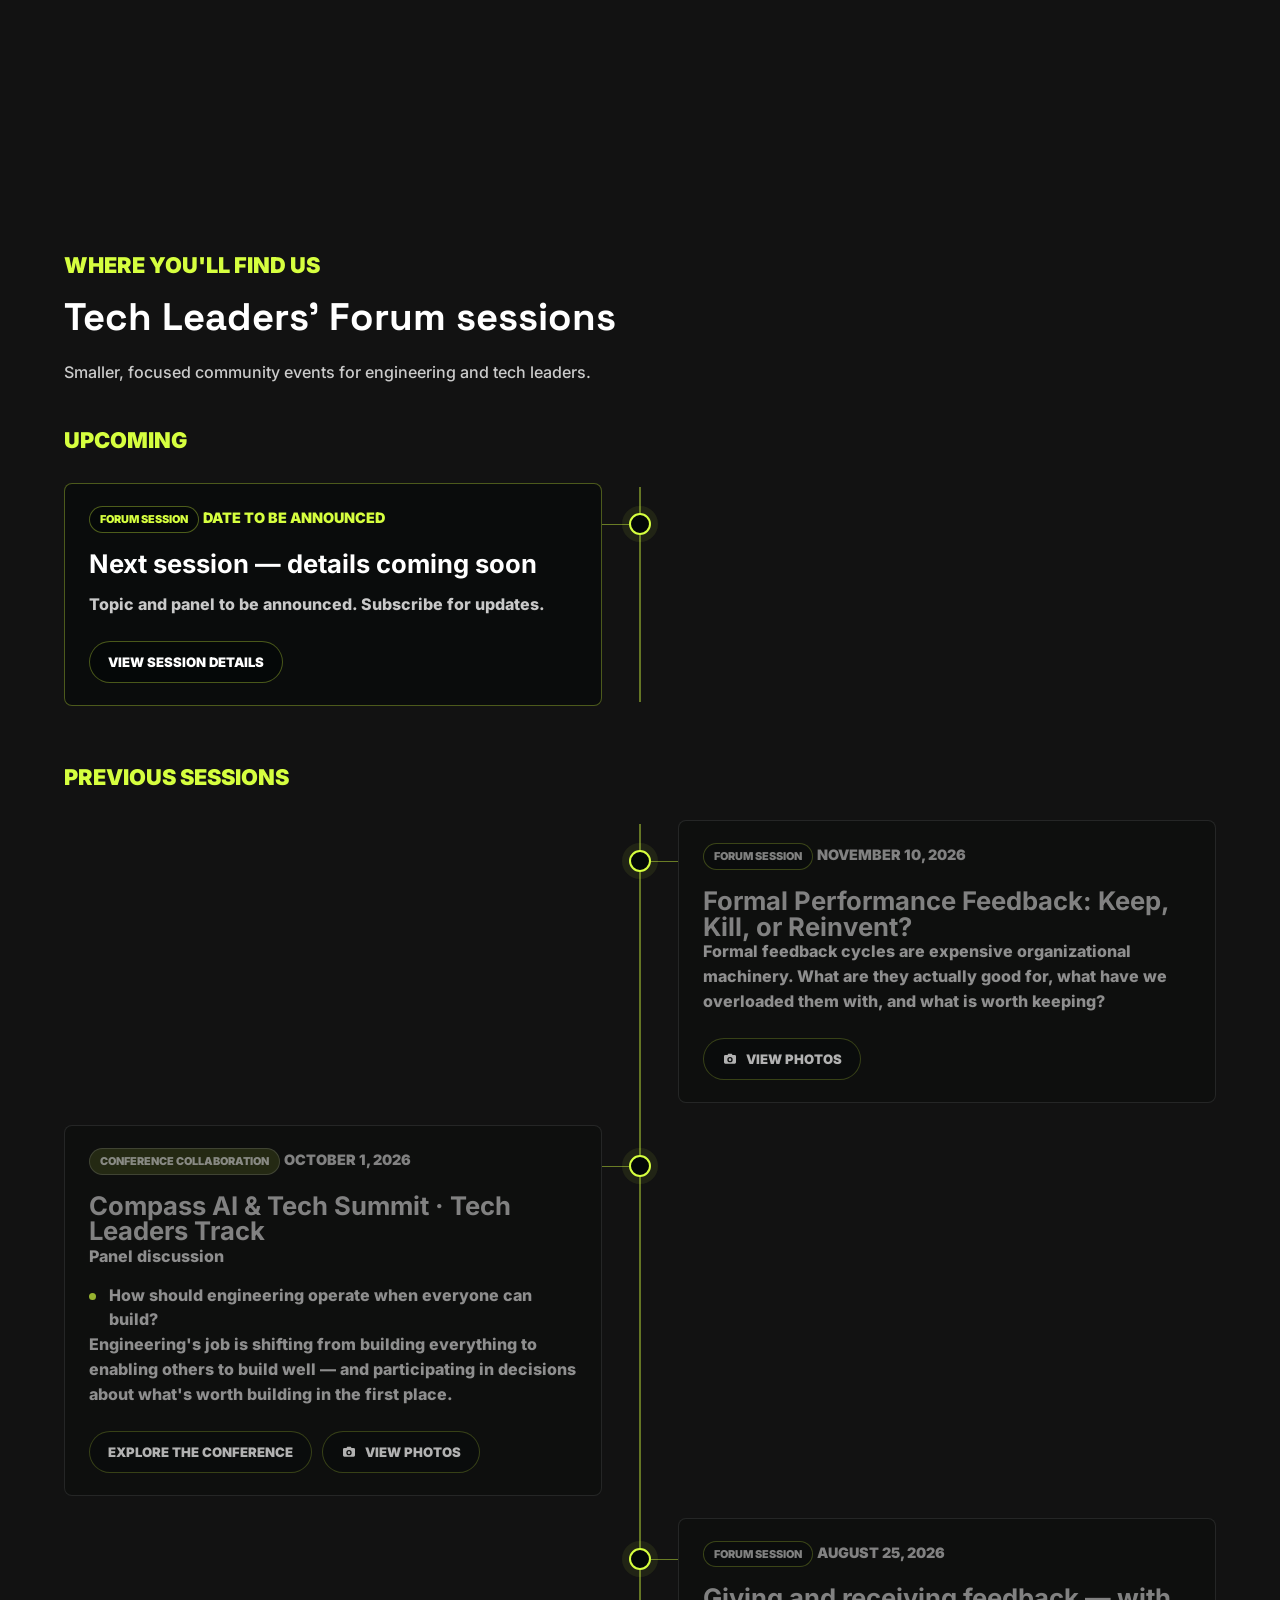
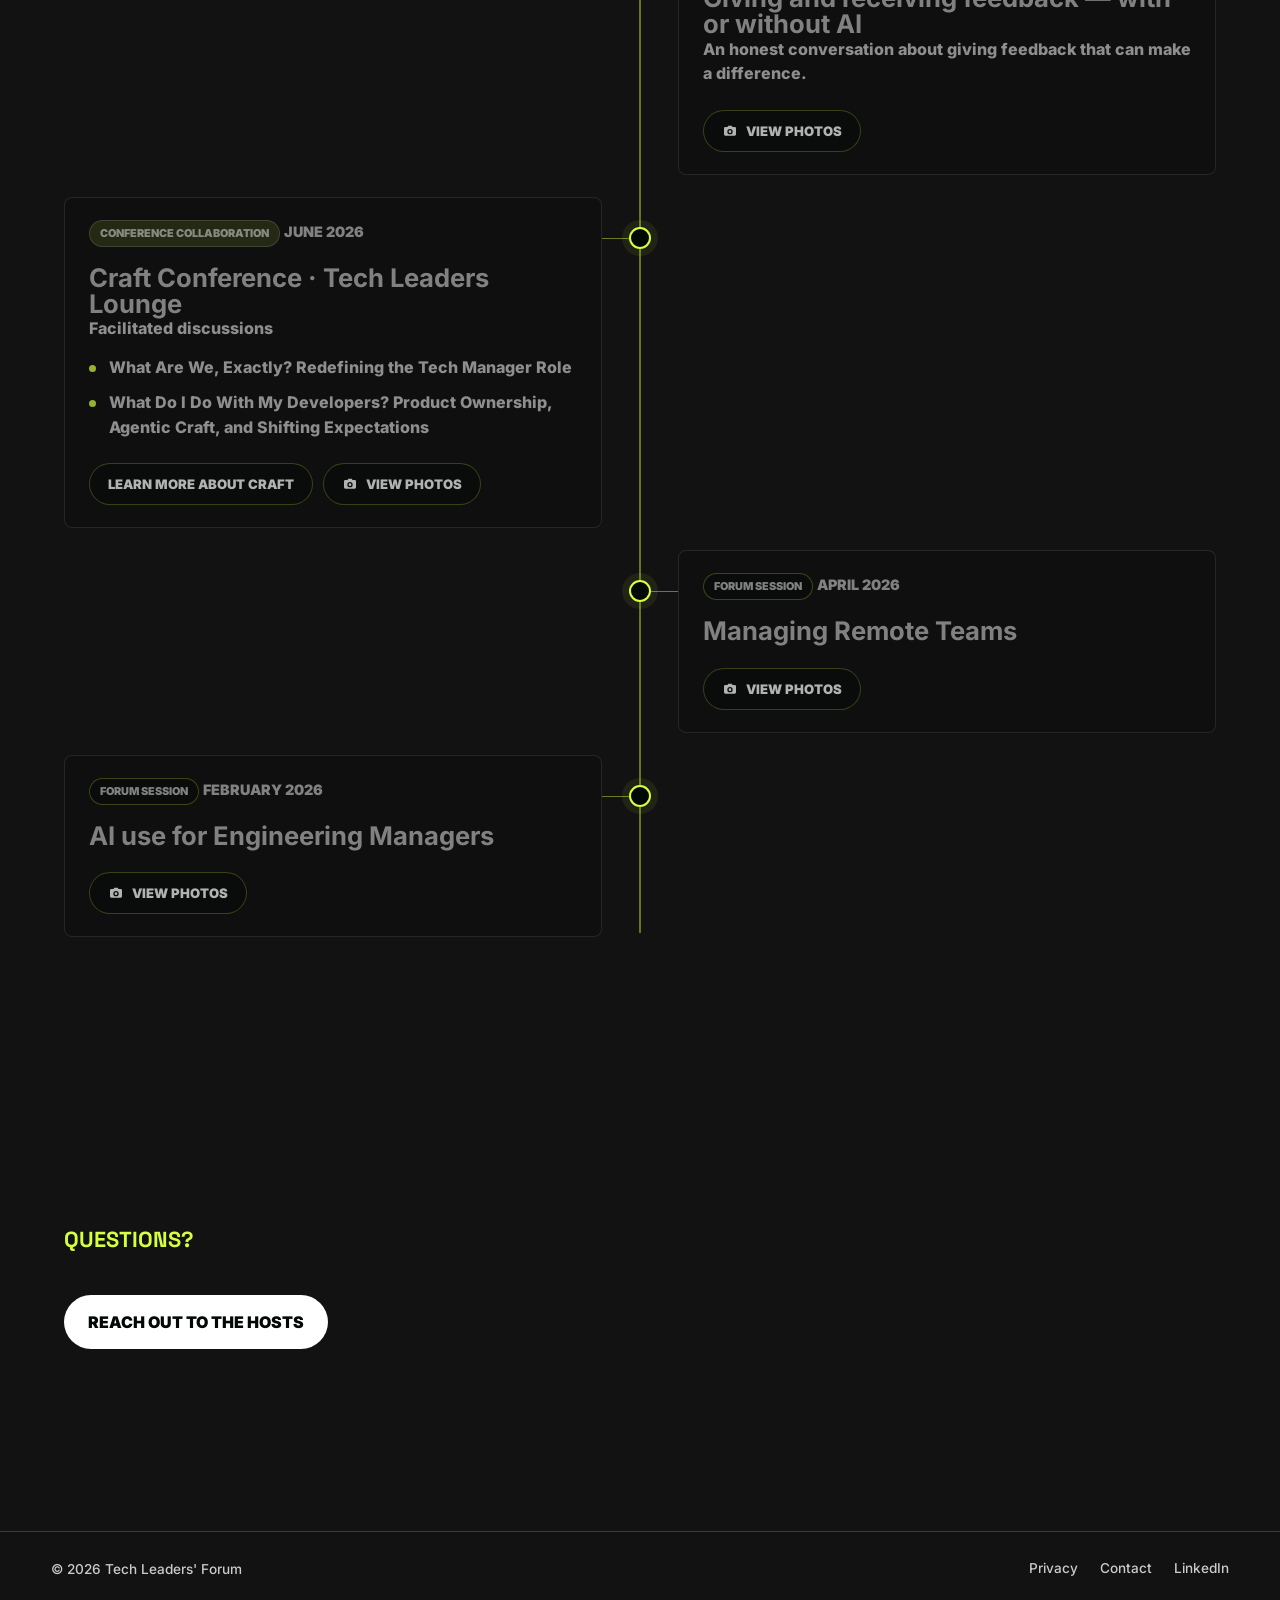
==== commit 24c4ec97: "Add November panelist photos Replace the placeholder circles for Anna Török-Böröcz and Attila Ferik " ====
--- a/index.html
+++ b/index.html
@@ -277,13 +277,17 @@
             <p>LastPass</p>
           </article>
           <article>
-            <span class="panelist-photo panelist-placeholder"></span>
+            <span class="panelist-photo">
+              <img src="./assets/panelist-anna-torok-borocz.jpg" alt="Anna Török-Böröcz" />
+            </span>
             <h3>Anna Török-Böröcz</h3>
             <p>Operations</p>
             <p>Reasonable AI</p>
           </article>
           <article>
-            <span class="panelist-photo panelist-placeholder"></span>
+            <span class="panelist-photo">
+              <img src="./assets/panelist-attila-ferik.jpg" alt="Attila Ferik" />
+            </span>
             <h3>Attila Ferik</h3>
             <p>General Manager, Head of AI, Analytics and Data Engineering</p>
             <p>HCLTech</p>
